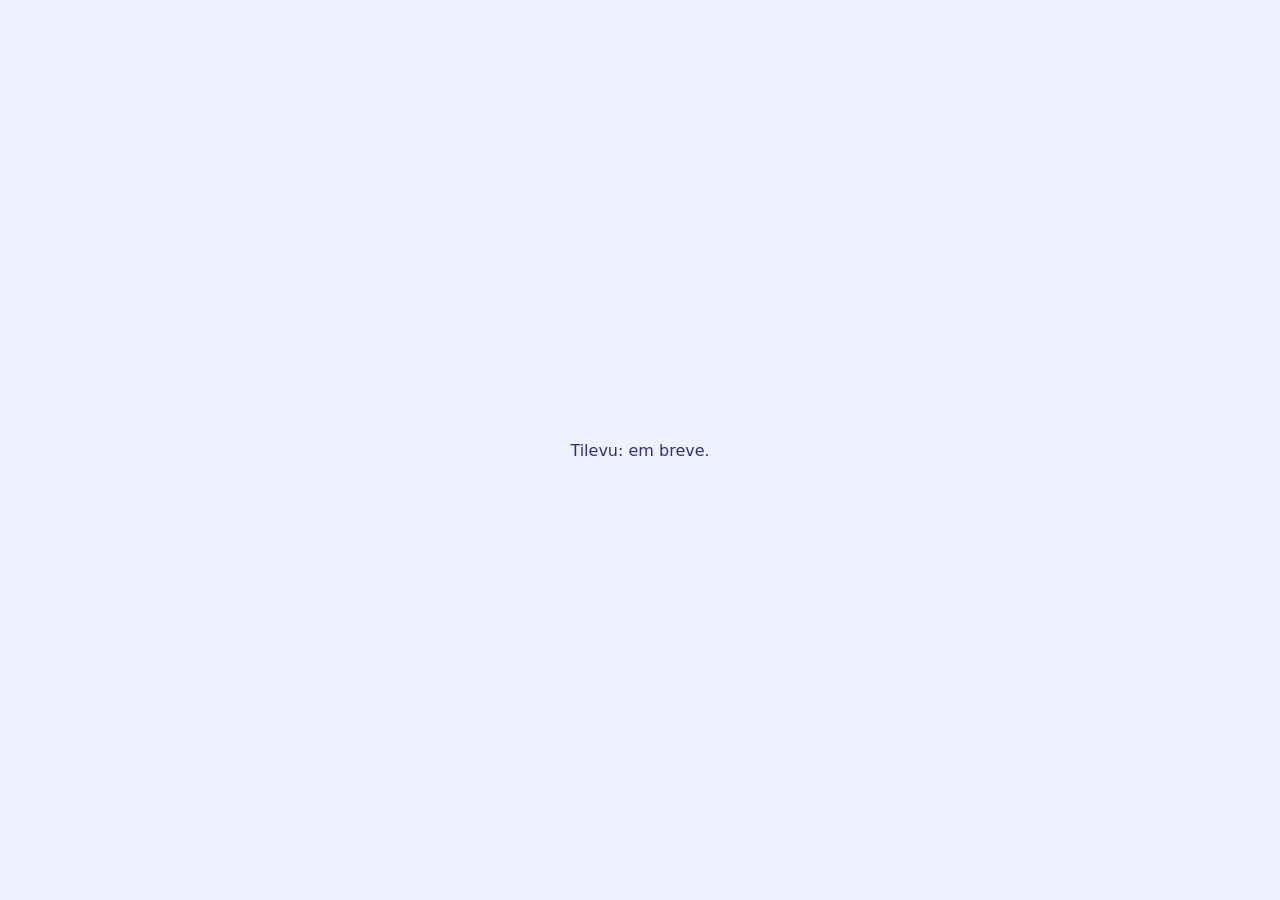
==== index.html @ 4ce06f48 "Reserva o domínio site.tilevu.com.br no GitHub Pages" ====
<!doctype html><html lang="pt-BR"><head><meta charset="utf-8"><meta name="robots" content="noindex"><meta name="viewport" content="width=device-width,initial-scale=1"><title>Tilevu</title></head><body style="font-family:system-ui;display:grid;place-items:center;min-height:100vh;margin:0;background:#eef2ff;color:#312e81"><p>Tilevu: em breve.</p></body></html>
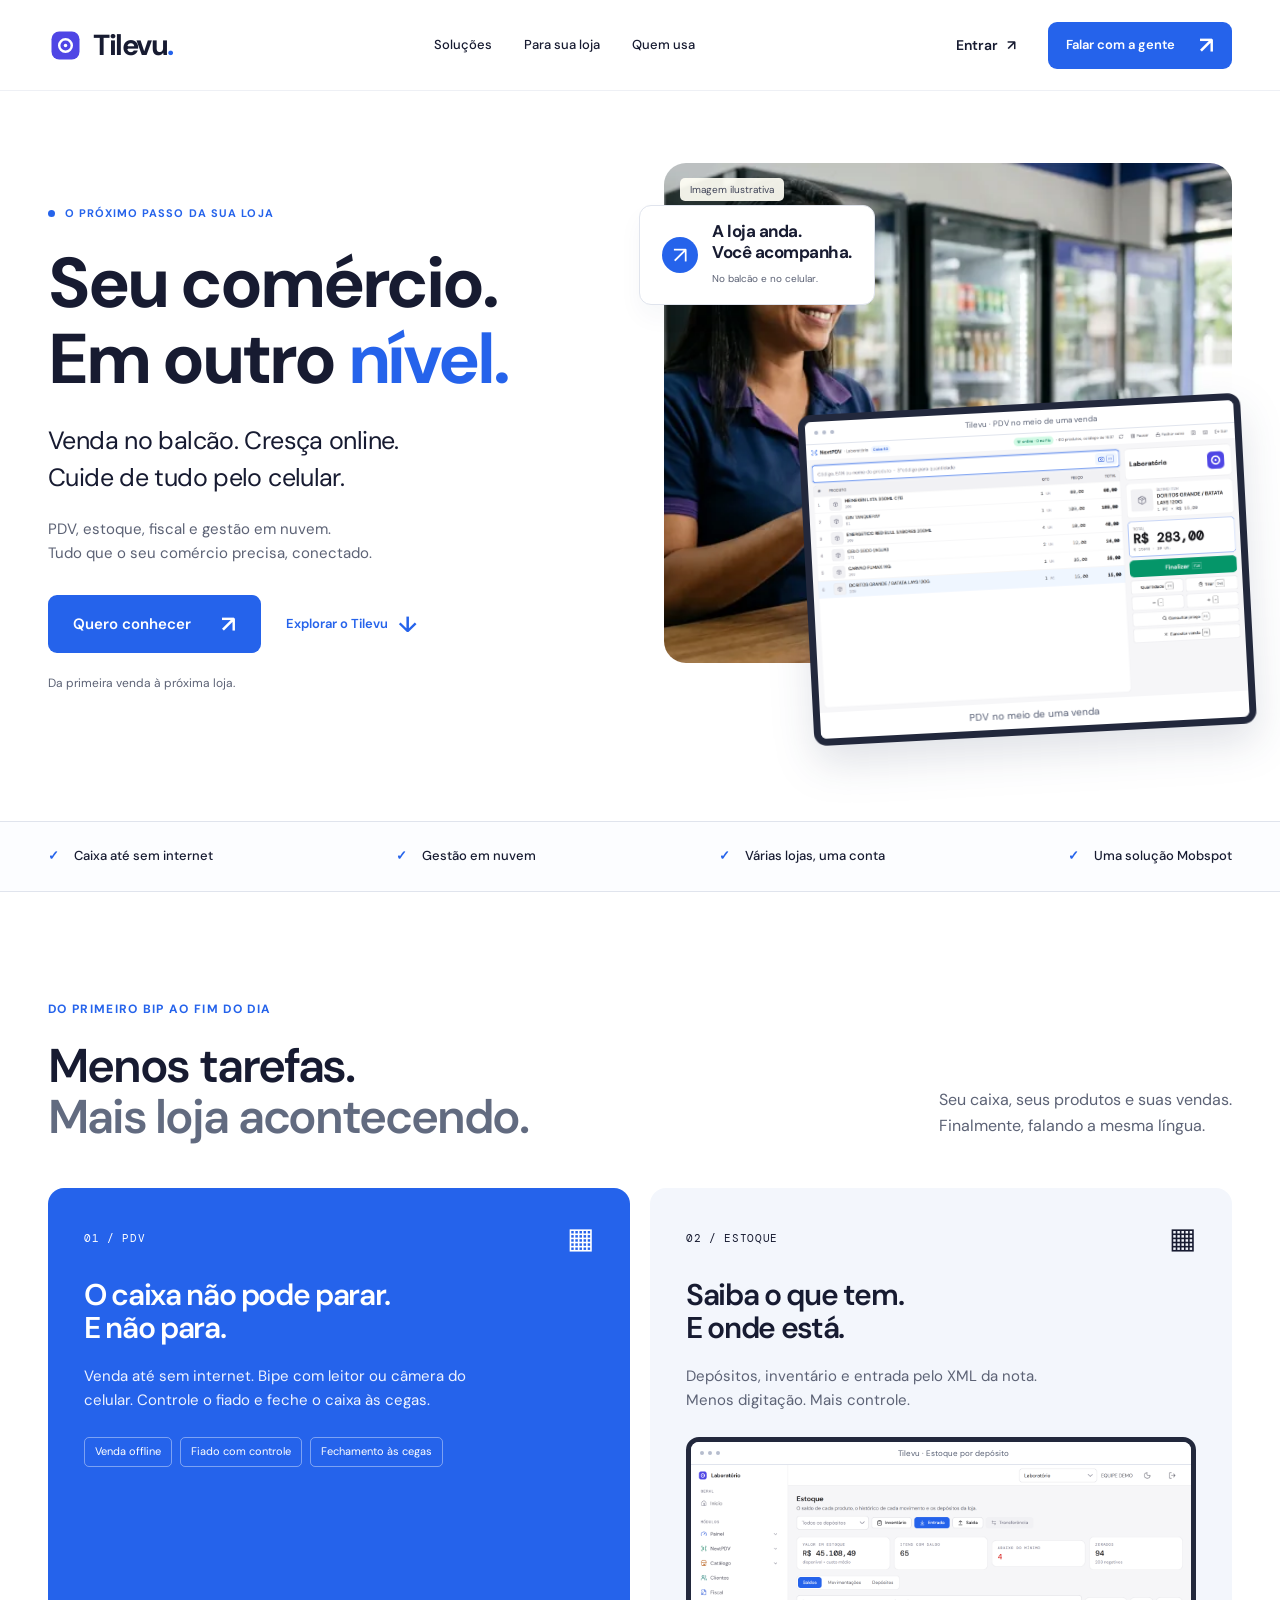
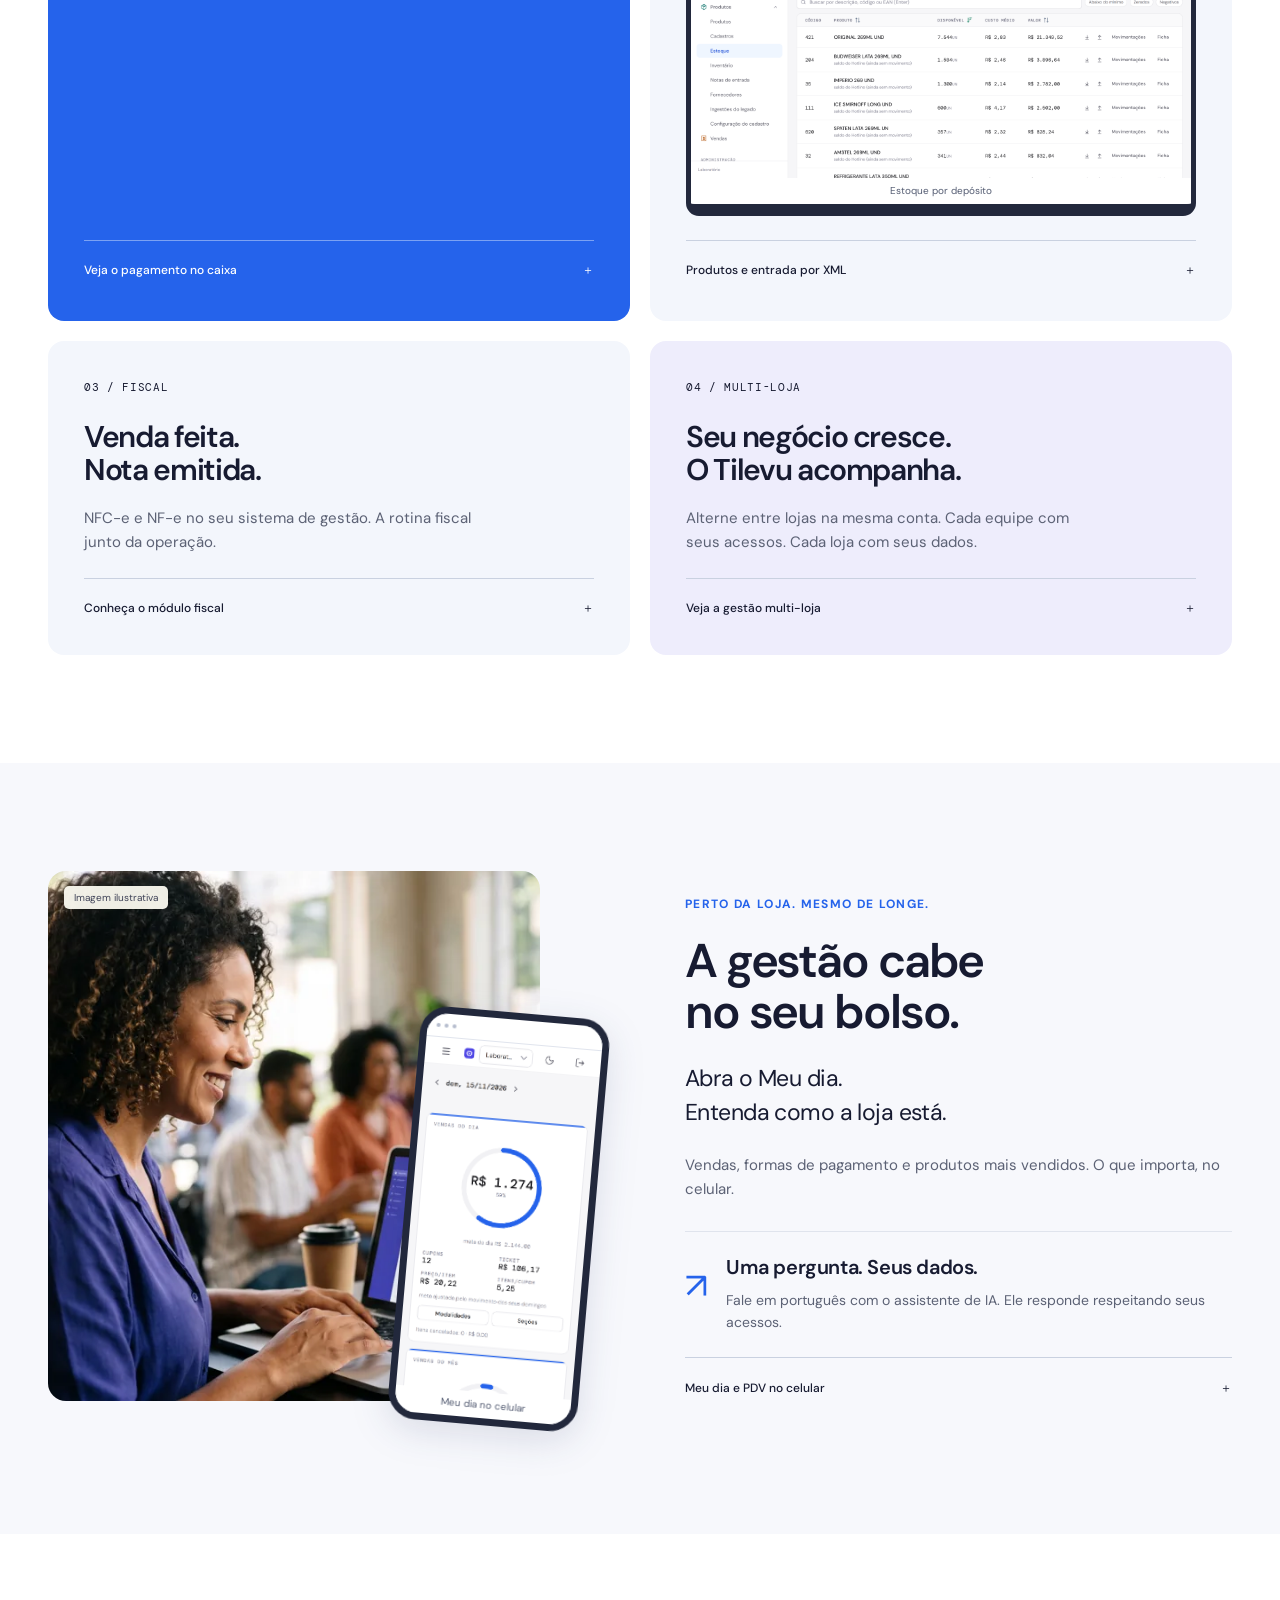
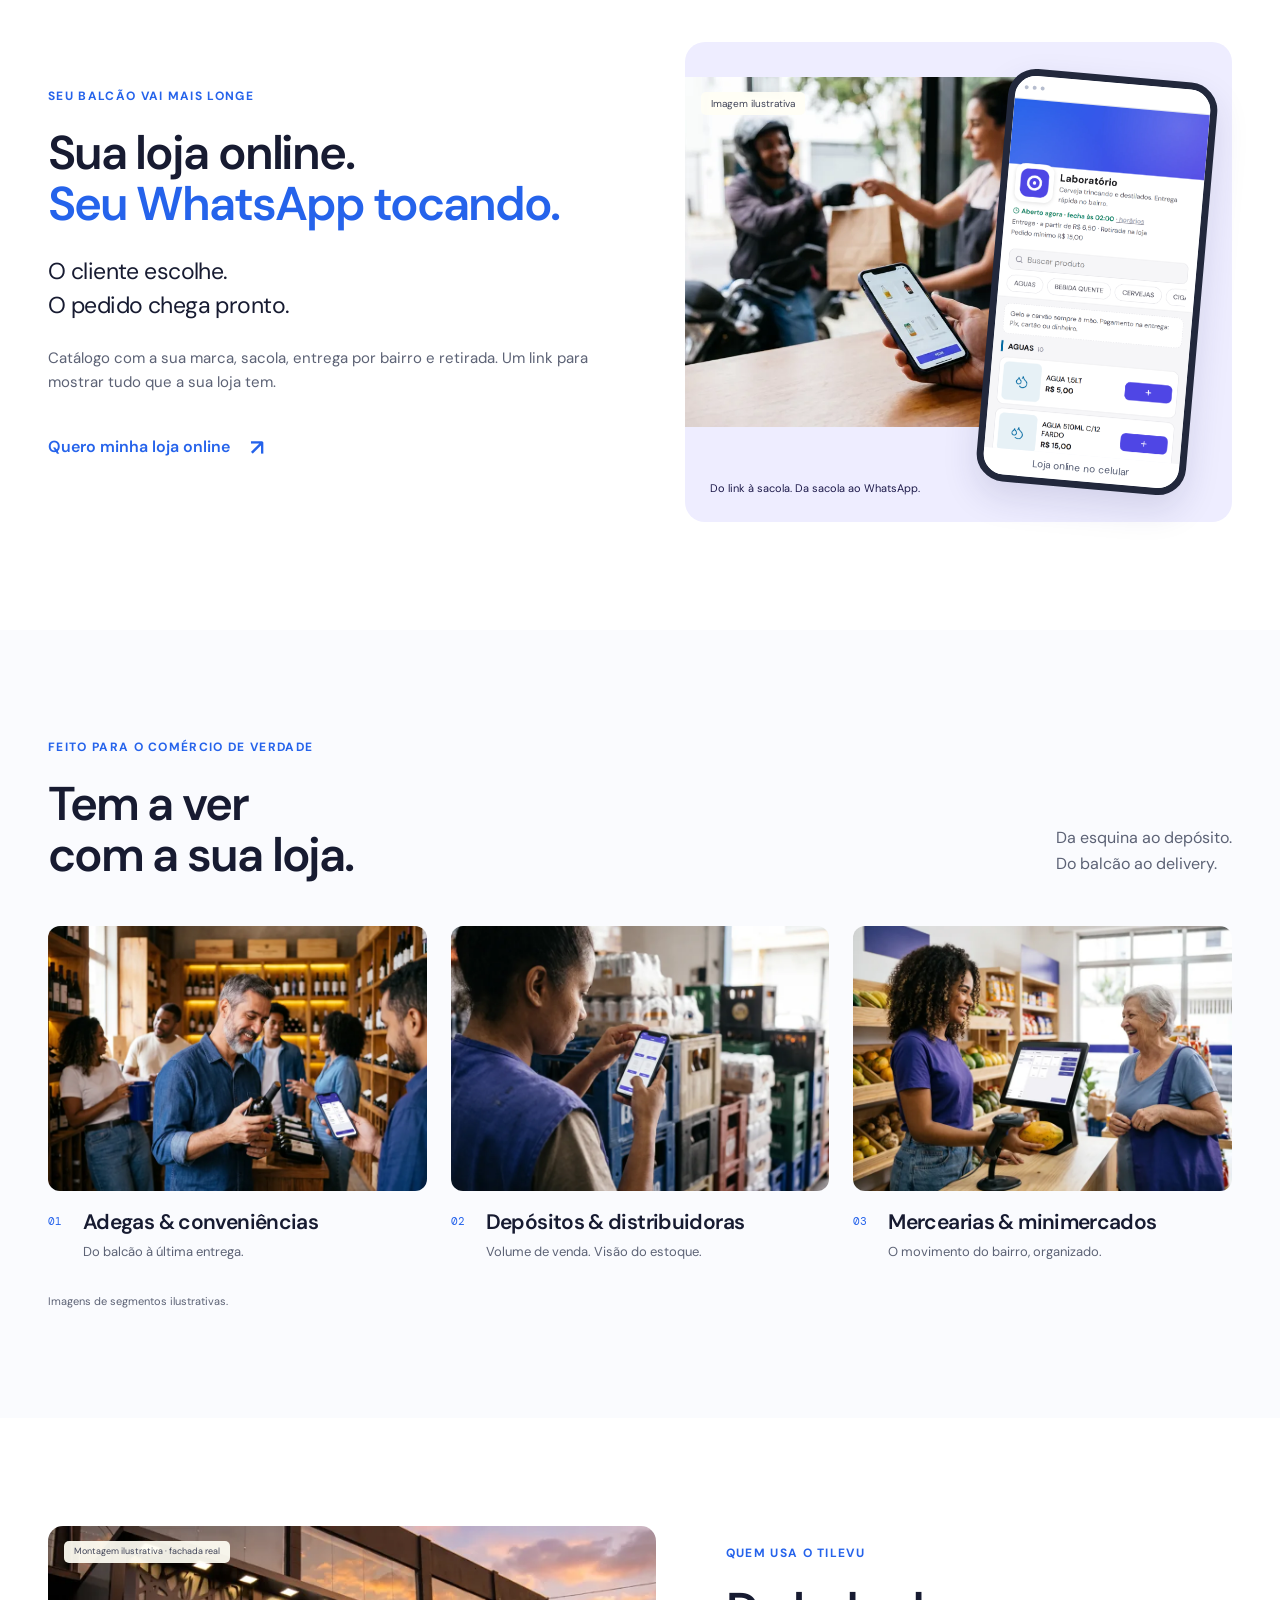
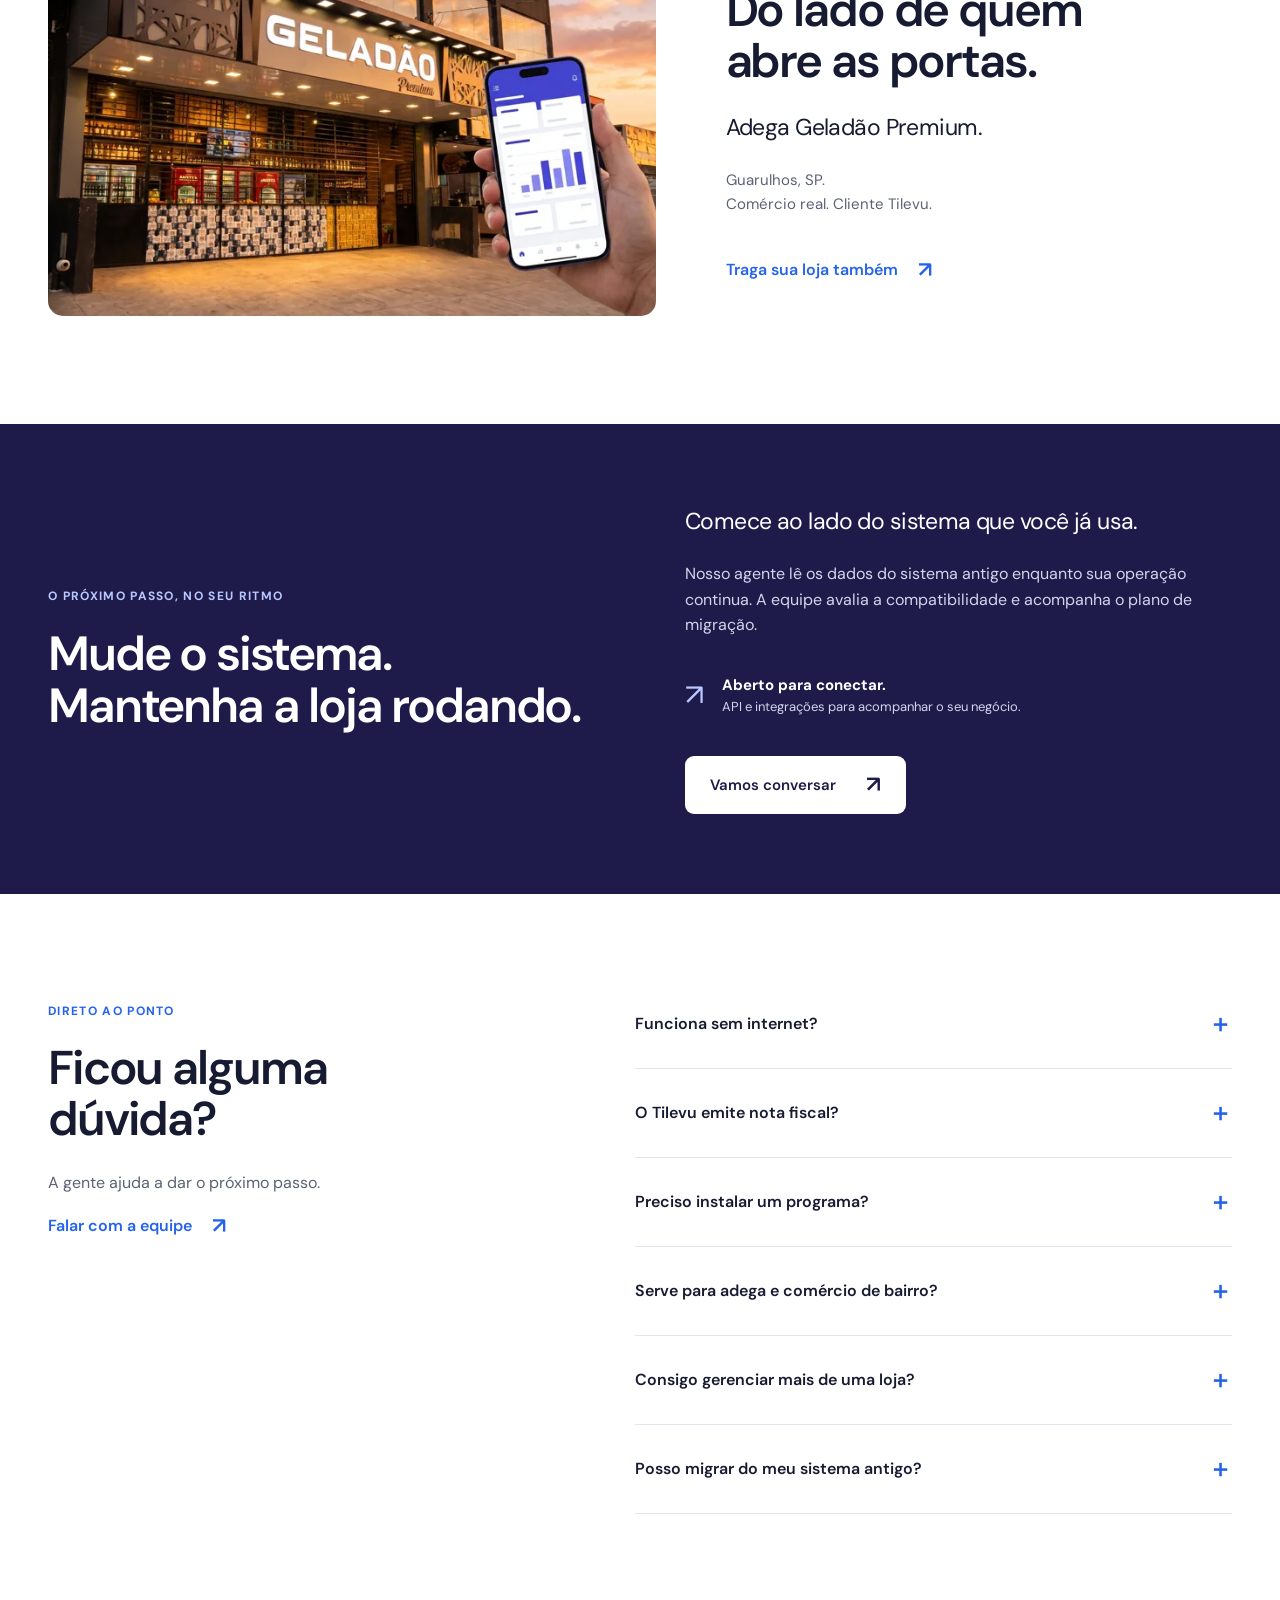
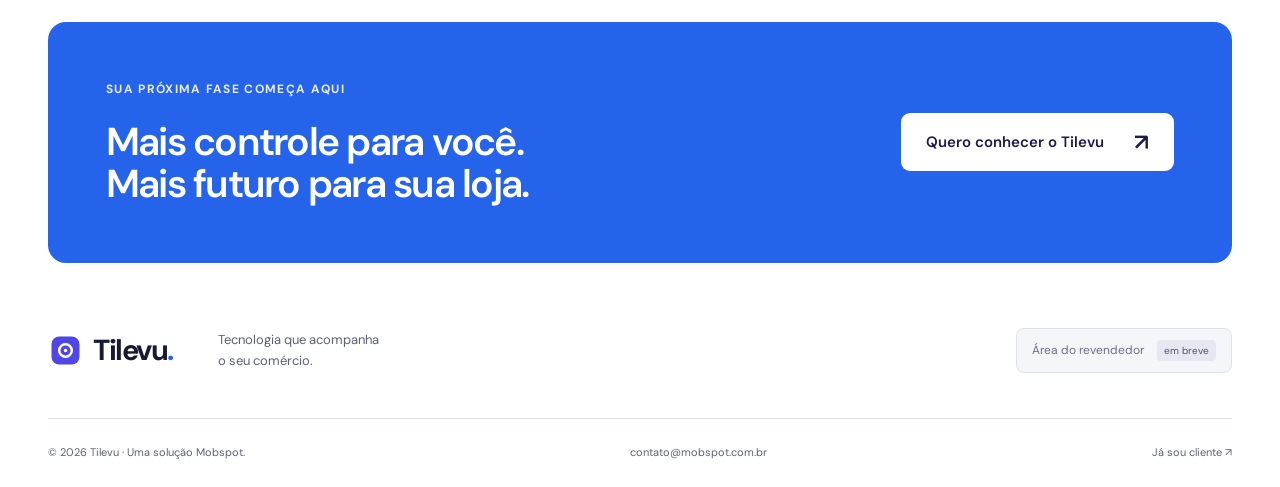
==== commit 952c75d8: "Cria candidato da landing Tilevu com capturas reais e SEO" ====
--- a/index.html
+++ b/index.html
@@ -1 +1,29 @@
-<!doctype html><html lang="pt-BR"><head><meta charset="utf-8"><meta name="robots" content="noindex"><meta name="viewport" content="width=device-width,initial-scale=1"><title>Tilevu</title></head><body style="font-family:system-ui;display:grid;place-items:center;min-height:100vh;margin:0;background:#eef2ff;color:#312e81"><p>Tilevu: em breve.</p></body></html>
+<!doctype html><html lang="pt-BR"><head>
+<meta charset="utf-8"><meta name="viewport" content="width=device-width, initial-scale=1">
+<title>Tilevu | PDV e gestão para o seu comércio</title>
+<meta name="description" content="Do balcão ao celular: PDV que vende até sem internet, estoque, notas fiscais e loja online. Conheça o Tilevu, a gestão em nuvem para o seu comércio.">
+<meta name="theme-color" content="#2563eb"><link rel="canonical" href="https://site.tilevu.com.br/">
+<link rel="icon" href="assets/favicon-padrao.svg" type="image/svg+xml"><link rel="manifest" href="site.webmanifest">
+<link rel="stylesheet" href="assets/fonts/fonts.css"><link rel="stylesheet" href="assets/style.css">
+<meta property="og:type" content="website"><meta property="og:locale" content="pt_BR"><meta property="og:site_name" content="Tilevu">
+<meta property="og:title" content="Seu comércio no próximo nível. | Tilevu"><meta property="og:description" content="Venda no balcão. Cresça online. Cuide de tudo pelo celular. Conheça o Tilevu.">
+<meta property="og:url" content="https://site.tilevu.com.br/"><meta property="og:image" content="https://site.tilevu.com.br/assets/og-image.png"><meta property="og:image:width" content="1200"><meta property="og:image:height" content="630"><meta property="og:image:alt" content="Tilevu · seu comércio no próximo nível, com imagem ilustrativa de atendimento no balcão">
+<meta name="twitter:card" content="summary_large_image"><meta name="twitter:title" content="Tilevu | Seu comércio no próximo nível"><meta name="twitter:description" content="PDV, estoque, fiscal e loja online. Tudo conectado ao seu comércio."><meta name="twitter:image" content="https://site.tilevu.com.br/assets/og-image.png"><meta name="twitter:image:alt" content="Tilevu · seu comércio no próximo nível">
+<script type="application/ld+json">{"@context": "https://schema.org", "@type": "WebPage", "url": "https://site.tilevu.com.br/", "@graph": [{"@type": "Organization", "@id": "https://mobspot.com.br/#organization", "name": "Mobspot", "url": "https://mobspot.com.br/", "email": "contato@mobspot.com.br"}, {"@type": "SoftwareApplication", "@id": "https://site.tilevu.com.br/#software", "name": "Tilevu", "url": "https://site.tilevu.com.br/", "applicationCategory": "BusinessApplication", "operatingSystem": "Web", "description": "Sistema de gestão em nuvem para o comércio: PDV, estoque, fiscal, loja online e multi-loja.", "publisher": {"@id": "https://mobspot.com.br/#organization"}, "featureList": ["PDV com venda offline", "Estoque e entrada por XML", "NFC-e e NF-e", "Loja online com pedido pelo WhatsApp", "Multi-loja", "Meu dia no celular", "Assistente de IA", "API e integrações"]}, {"@type": "FAQPage", "@id": "https://site.tilevu.com.br/#duvidas", "mainEntity": [{"@type": "Question", "name": "Funciona sem internet?", "acceptedAnswer": {"@type": "Answer", "text": "Sim. O PDV continua registrando vendas sem internet e sincroniza quando a conexão volta. Os recursos online precisam de conexão."}}, {"@type": "Question", "name": "O Tilevu emite nota fiscal?", "acceptedAnswer": {"@type": "Answer", "text": "A solução inclui emissão de NFC-e e NF-e. A configuração fiscal da loja, o certificado e os requisitos de emissão são alinhados no atendimento."}}, {"@type": "Question", "name": "Preciso instalar um programa?", "acceptedAnswer": {"@type": "Answer", "text": "O Tilevu funciona no navegador, em nuvem. Você também pode adicionar um atalho como aplicativo no computador ou no celular. A integração com o sistema antigo usa um agente local."}}, {"@type": "Question", "name": "Serve para adega e comércio de bairro?", "acceptedAnswer": {"@type": "Answer", "text": "Sim. O Tilevu atende adegas, depósitos e distribuidoras de bebidas, mercearias, minimercados e conveniências."}}, {"@type": "Question", "name": "Consigo gerenciar mais de uma loja?", "acceptedAnswer": {"@type": "Answer", "text": "Sim. Você alterna entre lojas na mesma conta, com dados separados e permissões para cada equipe."}}, {"@type": "Question", "name": "Posso migrar do meu sistema antigo?", "acceptedAnswer": {"@type": "Answer", "text": "Sim. O agente de integração lê o sistema antigo enquanto a loja continua operando. A compatibilidade e o plano de migração são avaliados com a equipe; há integração com Hotline/Firebird."}}]}]}</script><script src="assets/motion.js" defer></script></head><body><a class="skip-link" href="#conteudo">Pular para o conteúdo</a>
+<header class="header"><div class="wrap nav"><a class="brand" href="#inicio" aria-label="Tilevu, início"><img src="assets/logo-padrao.svg" width="35" height="35" alt="Símbolo do Tilevu"><span>Tilevu<span class="brand-dot">.</span></span></a><nav aria-label="Principal"><a href="#solucoes">Soluções</a><a href="#segmentos">Para sua loja</a><a href="#quem-usa">Quem usa</a></nav><div class="nav-actions"><a class="login" href="https://tilevu.com.br">Entrar <span aria-hidden="true">↗</span></a><a class="button small" href="mailto:contato@mobspot.com.br">Falar com a gente <span aria-hidden="true">↗</span></a></div></div></header>
+<main id="conteudo">
+<section id="inicio" class="hero wrap" aria-labelledby="hero-title"><div class="hero-copy"><p class="eyebrow"><span class="status-dot"></span> O próximo passo da sua loja</p><h1 id="hero-title">Seu comércio.<br>Em outro <span class="blue">nível.</span></h1><p class="lead">Venda no balcão. Cresça online.<br>Cuide de tudo pelo celular.</p><p class="hero-description">PDV, estoque, fiscal e gestão em nuvem.<br>Tudo que o seu comércio precisa, conectado.</p><div class="hero-actions"><a class="button" href="mailto:contato@mobspot.com.br">Quero conhecer <span aria-hidden="true">↗</span></a><a class="text-link" href="#solucoes">Explorar o Tilevu <span aria-hidden="true">↓</span></a></div><p class="quiet">Da primeira venda à próxima loja.</p></div><div class="hero-art"><img class="hero-photo" src="assets/images/ia-hero-balcao-800.webp" srcset="assets/images/ia-hero-balcao-800.webp 800w, assets/images/ia-hero-balcao-1600.webp 1600w" sizes="(max-width: 760px) 100vw, 50vw" width="1600" height="893" alt="Cena ilustrativa de uma lojista atendendo um cliente no balcão" fetchpriority="high" decoding="async"><div class="photo-label">Imagem ilustrativa</div><div class="hero-sticker"><span class="sticker-icon" aria-hidden="true">↗</span><div><strong>A loja anda.<br>Você acompanha.</strong><span>No balcão e no celular.</span></div></div><div class="hero-device"><!-- print:01-pdv-venda.png:start --><figure class="device tablet" data-print="01-pdv-venda.png"><div class="device-bar" aria-hidden="true"><i></i><i></i><i></i><span>Tilevu · PDV no meio de uma venda</span></div><a href="assets/prints/01-pdv-venda.png" aria-label="Ampliar captura: PDV no meio de uma venda"><img class="product-print" src="assets/prints/01-pdv-venda.png" alt="Captura real do Tilevu: PDV no meio de uma venda" width="2880" height="1800" loading="lazy" decoding="async"></a><figcaption>PDV no meio de uma venda</figcaption></figure><!-- print:01-pdv-venda.png:end --></div></div></section>
+<div class="promise-strip"><div class="wrap"><span><b aria-hidden="true">✓</b> Caixa até sem internet</span><span><b aria-hidden="true">✓</b> Gestão em nuvem</span><span><b aria-hidden="true">✓</b> Várias lojas, uma conta</span><span><b aria-hidden="true">✓</b> Uma solução Mobspot</span></div></div>
+<section id="solucoes" class="section wrap"><div class="section-heading reveal"><div><p class="eyebrow">Do primeiro bip ao fim do dia</p><h2>Menos tarefas.<br><span class="muted">Mais loja acontecendo.</span></h2></div><p>Seu caixa, seus produtos e suas vendas.<br>Finalmente, falando a mesma língua.</p></div><div class="feature-grid">
+<article class="feature feature-blue reveal"><div class="feature-top"><span class="module-number">01 / PDV</span><span class="feature-symbol" aria-hidden="true">▦</span></div><h3>O caixa não pode parar.<br>E não para.</h3><p>Venda até sem internet. Bipe com leitor ou câmera do celular. Controle o fiado e feche o caixa às cegas.</p><div class="chips"><span>Venda offline</span><span>Fiado com controle</span><span>Fechamento às cegas</span></div><details class="screen-details"><summary>Veja o pagamento no caixa <span aria-hidden="true">＋</span></summary><!-- print:02-pdv-fechamento.png:start --><figure class="device laptop" data-print="02-pdv-fechamento.png"><div class="device-bar" aria-hidden="true"><i></i><i></i><i></i><span>Tilevu · Pagamento da venda</span></div><a href="assets/prints/02-pdv-fechamento.png" aria-label="Ampliar captura: Pagamento da venda"><img class="product-print" src="assets/prints/02-pdv-fechamento.png" alt="Captura real do Tilevu: Pagamento da venda" width="2880" height="1800" loading="lazy" decoding="async"></a><figcaption>Pagamento da venda</figcaption></figure><!-- print:02-pdv-fechamento.png:end --></details></article>
+<article class="feature feature-stock reveal"><div class="feature-top"><span class="module-number">02 / ESTOQUE</span><span class="feature-symbol" aria-hidden="true">▦</span></div><h3>Saiba o que tem.<br>E onde está.</h3><p>Depósitos, inventário e entrada pelo XML da nota. Menos digitação. Mais controle.</p><!-- print:04-estoque.png:start --><figure class="device laptop" data-print="04-estoque.png"><div class="device-bar" aria-hidden="true"><i></i><i></i><i></i><span>Tilevu · Estoque por depósito</span></div><a href="assets/prints/04-estoque.png" aria-label="Ampliar captura: Estoque por depósito"><img class="product-print" src="assets/prints/04-estoque.png" alt="Captura real do Tilevu: Estoque por depósito" width="2880" height="1800" loading="lazy" decoding="async"></a><figcaption>Estoque por depósito</figcaption></figure><!-- print:04-estoque.png:end --><details class="screen-details"><summary>Produtos e entrada por XML <span aria-hidden="true">＋</span></summary><!-- print:05-produto.png:start --><figure class="device laptop" data-print="05-produto.png"><div class="device-bar" aria-hidden="true"><i></i><i></i><i></i><span>Tilevu · Ficha do produto</span></div><a href="assets/prints/05-produto.png" aria-label="Ampliar captura: Ficha do produto"><img class="product-print" src="assets/prints/05-produto.png" alt="Captura real do Tilevu: Ficha do produto" width="2880" height="1800" loading="lazy" decoding="async"></a><figcaption>Ficha do produto</figcaption></figure><!-- print:05-produto.png:end --><!-- print:06-entrada-xml.png:start --><figure class="device laptop" data-print="06-entrada-xml.png"><div class="device-bar" aria-hidden="true"><i></i><i></i><i></i><span>Tilevu · Entrada de mercadoria por XML</span></div><a href="assets/prints/06-entrada-xml.png" aria-label="Ampliar captura: Entrada de mercadoria por XML"><img class="product-print" src="assets/prints/06-entrada-xml.png" alt="Captura real do Tilevu: Entrada de mercadoria por XML" width="2880" height="1800" loading="lazy" decoding="async"></a><figcaption>Entrada de mercadoria por XML</figcaption></figure><!-- print:06-entrada-xml.png:end --></details></article>
+<article class="feature compact reveal"><span class="module-number">03 / FISCAL</span><h3>Venda feita.<br>Nota emitida.</h3><p>NFC-e e NF-e no seu sistema de gestão. A rotina fiscal junto da operação.</p><details class="screen-details"><summary>Conheça o módulo fiscal <span aria-hidden="true">＋</span></summary><!-- print:07-fiscal.png:start --><figure class="device laptop" data-print="07-fiscal.png"><div class="device-bar" aria-hidden="true"><i></i><i></i><i></i><span>Tilevu · Área fiscal</span></div><a href="assets/prints/07-fiscal.png" aria-label="Ampliar captura: Área fiscal"><img class="product-print" src="assets/prints/07-fiscal.png" alt="Captura real do Tilevu: Área fiscal" width="2880" height="1800" loading="lazy" decoding="async"></a><figcaption>Área fiscal</figcaption></figure><!-- print:07-fiscal.png:end --></details></article>
+<article class="feature compact feature-indigo reveal"><span class="module-number">04 / MULTI-LOJA</span><h3>Seu negócio cresce.<br>O Tilevu acompanha.</h3><p>Alterne entre lojas na mesma conta. Cada equipe com seus acessos. Cada loja com seus dados.</p><details class="screen-details"><summary>Veja a gestão multi-loja <span aria-hidden="true">＋</span></summary><!-- print:09-multi-loja.png:start --><figure class="device laptop" data-print="09-multi-loja.png"><div class="device-bar" aria-hidden="true"><i></i><i></i><i></i><span>Tilevu · Troca de loja</span></div><a href="assets/prints/09-multi-loja.png" aria-label="Ampliar captura: Troca de loja"><img class="product-print" src="assets/prints/09-multi-loja.png" alt="Captura real do Tilevu: Troca de loja" width="2880" height="1800" loading="lazy" decoding="async"></a><figcaption>Troca de loja</figcaption></figure><!-- print:09-multi-loja.png:end --></details></article></div></section>
+<section class="section mobile-section"><div class="wrap split"><div class="mobile-visual reveal"><img class="" src="assets/images/ia-gestora-800.webp" srcset="assets/images/ia-gestora-800.webp 800w, assets/images/ia-gestora-1600.webp 1600w" sizes="(max-width: 760px) 100vw, 50vw" width="1600" height="1200" alt="Imagem ilustrativa de gestora acompanhando o comércio pelo celular" loading="lazy" decoding="async"><span class="photo-label">Imagem ilustrativa</span><div class="phone-float"><!-- print:11-meu-dia-celular.png:start --><figure class="device phone" data-print="11-meu-dia-celular.png"><div class="device-bar" aria-hidden="true"><i></i><i></i><i></i><span>Tilevu · Meu dia no celular</span></div><a href="assets/prints/11-meu-dia-celular.png" aria-label="Ampliar captura: Meu dia no celular"><img class="product-print" src="assets/prints/11-meu-dia-celular.png" alt="Captura real do Tilevu: Meu dia no celular" width="1170" height="2532" loading="lazy" decoding="async"></a><figcaption>Meu dia no celular</figcaption></figure><!-- print:11-meu-dia-celular.png:end --></div></div><div class="section-copy reveal"><p class="eyebrow">Perto da loja. Mesmo de longe.</p><h2>A gestão cabe<br>no seu bolso.</h2><p class="lead">Abra o Meu dia.<br>Entenda como a loja está.</p><p>Vendas, formas de pagamento e produtos mais vendidos. O que importa, no celular.</p><div class="mini-feature"><span aria-hidden="true">↗</span><div><h3>Uma pergunta. Seus dados.</h3><p>Fale em português com o assistente de IA. Ele responde respeitando seus acessos.</p></div></div><details class="screen-details"><summary>Meu dia e PDV no celular <span aria-hidden="true">＋</span></summary><!-- print:03-meu-dia.png:start --><figure class="device laptop" data-print="03-meu-dia.png"><div class="device-bar" aria-hidden="true"><i></i><i></i><i></i><span>Tilevu · Painel Meu dia</span></div><a href="assets/prints/03-meu-dia.png" aria-label="Ampliar captura: Painel Meu dia"><img class="product-print" src="assets/prints/03-meu-dia.png" alt="Captura real do Tilevu: Painel Meu dia" width="2880" height="1800" loading="lazy" decoding="async"></a><figcaption>Painel Meu dia</figcaption></figure><!-- print:03-meu-dia.png:end --><!-- print:10-pdv-celular.png:start --><figure class="device phone" data-print="10-pdv-celular.png"><div class="device-bar" aria-hidden="true"><i></i><i></i><i></i><span>Tilevu · PDV no celular</span></div><a href="assets/prints/10-pdv-celular.png" aria-label="Ampliar captura: PDV no celular"><img class="product-print" src="assets/prints/10-pdv-celular.png" alt="Captura real do Tilevu: PDV no celular" width="1170" height="2532" loading="lazy" decoding="async"></a><figcaption>PDV no celular</figcaption></figure><!-- print:10-pdv-celular.png:end --></details></div></div></section>
+<section class="section wrap split online-section"><div class="section-copy reveal"><p class="eyebrow">Seu balcão vai mais longe</p><h2>Sua loja online.<br><span class="blue">Seu WhatsApp tocando.</span></h2><p class="lead">O cliente escolhe.<br>O pedido chega pronto.</p><p>Catálogo com a sua marca, sacola, entrega por bairro e retirada. Um link para mostrar tudo que a sua loja tem.</p><a class="text-link" href="mailto:contato@mobspot.com.br">Quero minha loja online <span aria-hidden="true">↗</span></a></div><div class="online-visual reveal"><div class="online-backdrop"><img class="" src="assets/images/ia-delivery-800.webp" srcset="assets/images/ia-delivery-800.webp 800w, assets/images/ia-delivery-1600.webp 1600w" sizes="(max-width: 760px) 100vw, 50vw" width="1600" height="1200" alt="Imagem ilustrativa de atendimento a um pedido de delivery" loading="lazy" decoding="async"><span class="photo-label">Imagem ilustrativa</span></div><!-- print:08-loja-online-celular.png:start --><figure class="device phone" data-print="08-loja-online-celular.png"><div class="device-bar" aria-hidden="true"><i></i><i></i><i></i><span>Tilevu · Loja online no celular</span></div><a href="assets/prints/08-loja-online-celular.png" aria-label="Ampliar captura: Loja online no celular"><img class="product-print" src="assets/prints/08-loja-online-celular.png" alt="Captura real do Tilevu: Loja online no celular" width="1170" height="2532" loading="lazy" decoding="async"></a><figcaption>Loja online no celular</figcaption></figure><!-- print:08-loja-online-celular.png:end --><span class="online-tag">Do link à sacola. Da sacola ao WhatsApp.</span></div></section>
+<section id="segmentos" class="section segment-section"><div class="wrap"><div class="section-heading reveal"><div><p class="eyebrow">Feito para o comércio de verdade</p><h2>Tem a ver<br>com a sua loja.</h2></div><p>Da esquina ao depósito.<br>Do balcão ao delivery.</p></div><div class="segments"><article><img class="" src="assets/images/ia-adega-800.webp" srcset="assets/images/ia-adega-800.webp 800w, assets/images/ia-adega-1600.webp 1600w" sizes="(max-width: 760px) 100vw, 50vw" width="1600" height="1200" alt="Imagem ilustrativa de uma adega com bebidas nas prateleiras" loading="lazy" decoding="async"><div><span>01</span><h3>Adegas & conveniências</h3><p>Do balcão à última entrega.</p></div></article><article><img class="" src="assets/images/ia-deposito-800.webp" srcset="assets/images/ia-deposito-800.webp 800w, assets/images/ia-deposito-1600.webp 1600w" sizes="(max-width: 760px) 100vw, 50vw" width="1600" height="1200" alt="Imagem ilustrativa de um depósito e distribuidora de bebidas" loading="lazy" decoding="async"><div><span>02</span><h3>Depósitos & distribuidoras</h3><p>Volume de venda. Visão do estoque.</p></div></article><article><img class="" src="assets/images/ia-mercearia-800.webp" srcset="assets/images/ia-mercearia-800.webp 800w, assets/images/ia-mercearia-1600.webp 1600w" sizes="(max-width: 760px) 100vw, 50vw" width="1600" height="1200" alt="Imagem ilustrativa de uma mercearia de bairro" loading="lazy" decoding="async"><div><span>03</span><h3>Mercearias & minimercados</h3><p>O movimento do bairro, organizado.</p></div></article></div><p class="image-note">Imagens de segmentos ilustrativas.</p></div></section>
+<section id="quem-usa" class="section wrap case-section"><div class="case-photo reveal"><img class="" src="assets/images/geladao-caso-800.webp" srcset="assets/images/geladao-caso-800.webp 800w, assets/images/geladao-caso-1600.webp 1600w" sizes="(max-width: 760px) 100vw, 50vw" width="1600" height="893" alt="Montagem ilustrativa baseada na fachada da Adega Geladão Premium, com um celular em primeiro plano" loading="lazy" decoding="async"><span class="photo-label">Montagem ilustrativa · fachada real</span></div><div class="section-copy reveal"><p class="eyebrow">Quem usa o Tilevu</p><h2>Do lado de quem<br>abre as portas.</h2><p class="lead">Adega Geladão Premium.</p><p>Guarulhos, SP.<br>Comércio real. Cliente Tilevu.</p><a class="text-link" href="mailto:contato@mobspot.com.br">Traga sua loja também <span aria-hidden="true">↗</span></a></div></section>
+<section class="migration-section"><div class="wrap split"><div class="reveal"><p class="eyebrow">O próximo passo, no seu ritmo</p><h2>Mude o sistema.<br>Mantenha a loja rodando.</h2></div><div class="reveal"><p class="lead">Comece ao lado do sistema que você já usa.</p><p>Nosso agente lê os dados do sistema antigo enquanto sua operação continua. A equipe avalia a compatibilidade e acompanha o plano de migração.</p><div class="integration-line"><span aria-hidden="true">↗</span><div><strong>Aberto para conectar.</strong><p>API e integrações para acompanhar o seu negócio.</p></div></div><a class="button light" href="mailto:contato@mobspot.com.br">Vamos conversar <span aria-hidden="true">↗</span></a></div></div></section>
+<section id="duvidas" class="section wrap faq-section"><div><p class="eyebrow">Direto ao ponto</p><h2>Ficou alguma<br>dúvida?</h2><p>A gente ajuda a dar o próximo passo.</p><a class="text-link" href="mailto:contato@mobspot.com.br">Falar com a equipe <span aria-hidden="true">↗</span></a></div><div class="faq-list"><details><summary>Funciona sem internet?<span aria-hidden="true">＋</span></summary><p>Sim. O PDV continua registrando vendas sem internet e sincroniza quando a conexão volta. Os recursos online precisam de conexão.</p></details><details><summary>O Tilevu emite nota fiscal?<span aria-hidden="true">＋</span></summary><p>A solução inclui emissão de NFC-e e NF-e. A configuração fiscal da loja, o certificado e os requisitos de emissão são alinhados no atendimento.</p></details><details><summary>Preciso instalar um programa?<span aria-hidden="true">＋</span></summary><p>O Tilevu funciona no navegador, em nuvem. Você também pode adicionar um atalho como aplicativo no computador ou no celular. A integração com o sistema antigo usa um agente local.</p></details><details><summary>Serve para adega e comércio de bairro?<span aria-hidden="true">＋</span></summary><p>Sim. O Tilevu atende adegas, depósitos e distribuidoras de bebidas, mercearias, minimercados e conveniências.</p></details><details><summary>Consigo gerenciar mais de uma loja?<span aria-hidden="true">＋</span></summary><p>Sim. Você alterna entre lojas na mesma conta, com dados separados e permissões para cada equipe.</p></details><details><summary>Posso migrar do meu sistema antigo?<span aria-hidden="true">＋</span></summary><p>Sim. O agente de integração lê o sistema antigo enquanto a loja continua operando. A compatibilidade e o plano de migração são avaliados com a equipe; há integração com Hotline/Firebird.</p></details></div></section>
+<section class="final-section wrap"><div><p class="eyebrow">Sua próxima fase começa aqui</p><h2>Mais controle para você.<br>Mais futuro para sua loja.</h2></div><a class="button light" href="mailto:contato@mobspot.com.br">Quero conhecer o Tilevu <span aria-hidden="true">↗</span></a></section></main>
+<footer class="wrap"><div class="footer-top"><a class="brand" href="#inicio" aria-label="Tilevu, início"><img src="assets/logo-padrao.svg" width="35" height="35" alt="Símbolo do Tilevu"><span>Tilevu<span class="brand-dot">.</span></span></a><p>Tecnologia que acompanha<br>o seu comércio.</p><div class="reseller"><button type="button" disabled aria-disabled="true">Área do revendedor <span>em breve</span></button></div></div><div class="footer-bottom"><span>© 2026 Tilevu · Uma solução <a href="https://mobspot.com.br/">Mobspot</a>.</span><a href="mailto:contato@mobspot.com.br">contato@mobspot.com.br</a><a href="https://tilevu.com.br">Já sou cliente <span aria-hidden="true">↗</span></a></div></footer></body></html>
--- a/assets/fonts/fonts.css
+++ b/assets/fonts/fonts.css
@@ -0,0 +1,35 @@
+@font-face {
+  font-family: 'DM Mono';
+  font-style: normal;
+  font-weight: 400;
+  font-display: swap;
+  src: url(font-1.ttf) format('truetype');
+}
+@font-face {
+  font-family: 'DM Sans';
+  font-style: normal;
+  font-weight: 400;
+  font-display: swap;
+  src: url(font-2.ttf) format('truetype');
+}
+@font-face {
+  font-family: 'DM Sans';
+  font-style: normal;
+  font-weight: 500;
+  font-display: swap;
+  src: url(font-3.ttf) format('truetype');
+}
+@font-face {
+  font-family: 'DM Sans';
+  font-style: normal;
+  font-weight: 600;
+  font-display: swap;
+  src: url(font-4.ttf) format('truetype');
+}
+@font-face {
+  font-family: 'DM Sans';
+  font-style: normal;
+  font-weight: 700;
+  font-display: swap;
+  src: url(font-5.ttf) format('truetype');
+}
--- a/assets/style.css
+++ b/assets/style.css
@@ -0,0 +1,9 @@
+:root{--blue:#2563eb;--indigo:#4f46e5;--ink:#171b31;--muted:#5c6275;--line:#e0e4ed;--pale:#f3f6fc;--night:#1e1b4b}
+*{box-sizing:border-box}html{scroll-behavior:smooth;scroll-padding-top:100px}body{margin:0;color:var(--ink);background:#fff;font-family:'DM Sans',sans-serif;font-size:16px;line-height:1.6;-webkit-font-smoothing:antialiased}img{max-width:100%;display:block;height:auto}a{color:inherit;text-decoration:none}button{font:inherit}h1,h2,h3,p,figure{margin:0}h1,h2,h3{line-height:1.08;letter-spacing:-.045em}h1{font-size:clamp(52px,5.5vw,80px);font-weight:700}h2{font-size:clamp(36px,3.7vw,54px);font-weight:600}h3{font-size:30px;font-weight:600}p{color:var(--muted)}a,button,summary{-webkit-tap-highlight-color:transparent}:focus-visible{outline:3px solid #bd4b00;outline-offset:5px}.wrap{width:min(1240px,calc(100% - 96px));margin-inline:auto}.blue{color:var(--blue)}.muted{color:#626b80}.section{padding-block:108px}.eyebrow{font-size:12px;font-weight:700;letter-spacing:.11em;text-transform:uppercase;color:var(--blue);margin-bottom:22px}.lead{font-size:23px;line-height:1.5;letter-spacing:-.025em;color:var(--ink)}.button{display:inline-flex;align-items:center;justify-content:center;gap:30px;padding:17px 25px;background:var(--blue);color:#fff;border-radius:9px;font-size:15px;font-weight:600;transition:background .2s,transform .2s;min-height:52px}.button:hover{background:#1d4ed8;transform:translateY(-2px)}.button span{font-size:23px;line-height:1}.button.small{padding:12px 18px;min-height:46px;font-size:13px;gap:24px}.button.light{background:white;color:var(--night)}.button.light:hover{background:#e8edff}.text-link{display:inline-flex;gap:20px;align-items:center;color:var(--blue);font-weight:600;padding-block:12px}.text-link span{font-size:22px}.skip-link{position:fixed;top:-100px;left:15px;background:white;padding:14px;z-index:100}.skip-link:focus{top:10px}.header{border-bottom:1px solid #eef0f5;background:#fff;position:relative;z-index:5}.nav{display:flex;align-items:center;justify-content:space-between;gap:35px;height:90px}.brand{display:inline-flex;align-items:center;gap:10px;font-weight:700;font-size:29px;letter-spacing:-1.5px;line-height:1}.brand-dot{color:var(--blue)}.brand img{width:35px;height:35px}.nav nav,.nav-actions{display:flex;align-items:center;gap:32px}.nav nav{font-size:13px;font-weight:500}.nav nav a:hover,.login:hover{color:var(--blue)}.login{font-size:14px;font-weight:600}.login span{margin-left:6px}.hero{display:grid;grid-template-columns:1fr 1.02fr;gap:60px;padding-top:72px;padding-bottom:86px;align-items:center}.hero .eyebrow{display:flex;gap:10px;align-items:center;font-size:11px;letter-spacing:.1em}.status-dot{width:7px;height:7px;background:var(--blue);border-radius:50%}.hero h1{margin-bottom:25px}.hero .lead{font-size:25px}.hero-description{font-size:15px;margin-top:20px}.hero-actions{display:flex;align-items:center;gap:25px;margin-top:30px}.hero-actions .text-link{font-size:13px;gap:10px}.quiet{font-size:12px;margin-top:20px}.hero-art{position:relative;padding-bottom:72px}.hero-photo{width:100%;height:500px;object-fit:cover;object-position:35% center;border-radius:22px 22px 100px 22px}.photo-label{position:absolute;top:15px;left:16px;padding:4px 10px;background:#fffef5ed;border-radius:5px;color:#404458;font-size:10px;line-height:1.5}.hero-sticker{position:absolute;left:-25px;top:42px;display:flex;gap:14px;align-items:center;background:#fff;padding:15px 22px;border:1px solid var(--line);border-radius:12px;box-shadow:0 12px 24px #18295d0a}.hero-sticker strong{font-size:17px;line-height:1.25;letter-spacing:-.03em;display:block}.hero-sticker span:not(.sticker-icon){font-size:10px;color:var(--muted)}.sticker-icon{background:var(--blue);color:white;border-radius:50%;height:36px;width:36px;text-align:center;font-size:23px}.hero-device{position:absolute;width:78%;bottom:0;right:-16px;transform:rotate(-3deg);filter:drop-shadow(0 18px 20px #14234a22)}.device{border:7px solid #22283c;border-radius:13px;background:#f5f7fc;overflow:hidden;margin-top:25px;width:100%;color:var(--ink);text-align:center}.device-bar{height:23px;background:#fff;display:flex;align-items:center;padding:0 9px;gap:4px;border-bottom:1px solid var(--line)}.device-bar i{width:4px;height:4px;background:#b6bdce;border-radius:50%}.device-bar span{font-size:8px;margin:auto;color:#586074}.print-pending{min-height:170px;display:flex;align-items:center;justify-content:center;flex-direction:column;gap:8px;background:linear-gradient(135deg,#eef2ff,#fafbff)}.print-pending img{opacity:.6}.print-pending strong{font-size:15px;font-weight:600}.print-pending span{font-size:11px;color:#667085}.device figcaption{font-size:10px;padding:5px;background:#fff;color:#555d73}.device img.product-print{width:100%;height:auto}.device.phone{max-width:210px;border-width:7px;border-radius:28px}.phone .device-bar{height:24px}.phone .device-bar span{display:none}.phone .print-pending{min-height:290px;padding:15px}.hero-device .print-pending{min-height:145px}.promise-strip{border-block:1px solid var(--line);background:#fcfdff}.promise-strip .wrap{display:flex;justify-content:space-between;gap:20px;padding-block:24px;font-size:13px;font-weight:500}.promise-strip b{color:var(--blue);margin-right:12px}.section-heading{display:flex;align-items:end;justify-content:space-between;gap:40px;margin-bottom:45px}.section-heading>p{font-size:16px;padding-bottom:5px}.feature-grid{display:grid;grid-template-columns:1fr 1fr;gap:20px}.feature{padding:36px;border-radius:16px;background:var(--pale);min-width:0}.feature-top{display:flex;justify-content:space-between;align-items:center;margin-bottom:26px}.module-number{font-family:'DM Mono',monospace;font-size:11px;letter-spacing:.06em;font-weight:400}.feature-symbol{font-size:29px;line-height:1}.feature p{font-size:15px;max-width:400px;margin-top:20px}.feature-blue{color:white;background:var(--blue);display:flex;flex-direction:column}.feature-blue p{color:#eef3ff}.feature-blue .screen-details{margin-top:auto}.chips{display:flex;gap:8px;flex-wrap:wrap;margin-top:25px;margin-bottom:50px}.chips span{font-size:11px;border:1px solid #ffffff66;padding:5px 10px;border-radius:5px}.feature-stock .device{border-width:5px}.feature-stock .print-pending{min-height:135px}.screen-details{margin-top:24px;border-top:1px solid #c9d1e0}.screen-details summary{font-size:12px;font-weight:500;list-style:none;display:flex;justify-content:space-between;align-items:center;cursor:pointer;padding-top:16px;gap:15px;min-height:44px}.screen-details summary::-webkit-details-marker{display:none}.screen-details[open] summary span{transform:rotate(45deg)}.feature-blue .screen-details{border-color:#ffffff66}.compact{padding-block:32px}.compact h3{margin-top:23px}.feature-indigo{background:#eeedfc}.split{display:grid;grid-template-columns:1fr 1fr;align-items:center;gap:90px}.mobile-section{background:#f7f8fc}.mobile-visual{position:relative;padding-right:55px;padding-bottom:25px}.mobile-visual>img{height:530px;width:100%;object-fit:cover;border-radius:18px}.phone-float{position:absolute;right:0;bottom:0;transform:rotate(5deg);filter:drop-shadow(0 10px 18px #18295d22)}.phone-float .phone{width:190px}.section-copy>p:not(.eyebrow){margin-top:23px}.section-copy>p:not(.lead):not(.eyebrow){font-size:15px}.section-copy>.text-link{margin-top:24px}.mini-feature{display:flex;gap:18px;margin-top:30px;padding-top:25px;border-top:1px solid var(--line)}.mini-feature>span{color:var(--blue);font-size:36px}.mini-feature h3{font-size:20px;letter-spacing:-.02em}.mini-feature p{font-size:14px;margin-top:10px}.online-visual{position:relative;background:#eeedff;border-radius:20px;padding:30px;min-height:480px;display:flex;align-items:center;justify-content:flex-end}.online-backdrop{position:absolute;left:0;top:35px;width:65%;height:350px}.online-backdrop>img{width:100%;height:100%;object-fit:cover;border-radius:0 15px 15px 0}.online-visual>.device{position:relative;transform:rotate(5deg);box-shadow:0 15px 35px #28226522;margin:0}.online-tag{position:absolute;bottom:24px;left:25px;font-size:11px;color:var(--night)}.segment-section{background:#fafbfe}.segments{display:grid;grid-template-columns:repeat(3,1fr);gap:24px}.segments article{min-width:0}.segments img{width:100%;height:265px;object-fit:cover;border-radius:12px}.segments article>div{margin-top:20px;position:relative;padding-left:35px}.segments article span{position:absolute;left:0;top:3px;font:11px 'DM Mono',monospace;color:var(--blue)}.segments h3{font-size:21px;letter-spacing:-.03em}.segments p{font-size:13px;margin-top:8px}.image-note{font-size:11px;margin-top:30px}.case-section{display:grid;grid-template-columns:1.2fr 1fr;gap:70px;align-items:center}.case-photo{position:relative}.case-photo>img{height:390px;width:100%;object-fit:cover;border-radius:15px}.case-photo .photo-label{font-size:9px}.migration-section{padding:80px 0;background:var(--night);color:white}.migration-section .eyebrow{color:#b9c9ff}.migration-section p{color:#d2d5eb}.migration-section .lead{color:white;margin-bottom:22px}.migration-section h2{font-size:48px}.integration-line{display:flex;align-items:center;gap:18px;padding-block:25px;margin-top:8px}.integration-line>span{font-size:30px;color:#b9c9ff}.integration-line p{font-size:13px}.integration-line strong{font-size:15px}.migration-section .button{margin-top:12px}.faq-section{display:grid;grid-template-columns:1fr 1.2fr;gap:90px}.faq-section>div>p:not(.eyebrow){margin-top:25px}.faq-list details{border-bottom:1px solid var(--line);padding:22px 0}.faq-list details:first-child{padding-top:0}.faq-list summary{font-weight:600;font-size:16px;list-style:none;display:flex;justify-content:space-between;align-items:center;cursor:pointer;gap:20px;min-height:44px}.faq-list summary::-webkit-details-marker{display:none}.faq-list summary span{color:var(--blue);font-size:24px}.faq-list details[open] summary span{transform:rotate(45deg)}.faq-list details p{padding-top:16px;font-size:14px;line-height:1.7}.final-section{background:var(--blue);color:white;padding:58px;display:flex;justify-content:space-between;align-items:center;gap:30px;border-radius:18px}.final-section .eyebrow{color:#e5edff}.final-section h2{font-size:39px}.final-section .button{white-space:nowrap}footer{padding-top:65px;padding-bottom:25px}.footer-top{display:flex;align-items:center;gap:45px;padding-bottom:45px}.footer-top p{font-size:13px}.reseller{margin-left:auto}.reseller button{border:1px solid #dfe2eb;background:#f5f6f9;color:#687083;border-radius:8px;padding:12px 15px;font-size:12px;cursor:not-allowed}.reseller span{background:#e5e8f0;color:#50566b;padding:4px 7px;margin-left:10px;border-radius:4px;font-size:10px}.footer-bottom{display:flex;justify-content:space-between;border-top:1px solid var(--line);padding-top:25px;font-size:11px;color:var(--muted)}
+@media(max-width:1100px){.wrap{width:calc(100% - 64px)}.nav{gap:20px}.nav nav,.nav-actions{gap:20px}.hero{gap:35px;padding-top:55px}.hero-photo{height:470px}.hero h1{font-size:60px}.hero .lead{font-size:22px}.hero-actions{flex-wrap:wrap;gap:10px 24px}.split{gap:50px}.case-section{gap:45px}.section{padding-block:80px}.hero-device{right:-8px;width:88%}.hero-sticker{left:-15px;padding:12px 16px}.feature{padding:28px}.segments img{height:220px}.segments h3{font-size:18px}.final-section{padding:40px}.final-section h2{font-size:32px}.final-section .button{gap:15px}.migration-section h2{font-size:40px}.faq-section{gap:40px}.footer-top{gap:30px}}
+@media(max-width:800px){.wrap{width:calc(100% - 48px)}.nav nav{display:none}.nav{height:78px}.hero{gap:28px;padding-bottom:62px}.hero h1{font-size:49px}.hero .eyebrow{font-size:9px}.hero .lead{font-size:19px}.hero-description{font-size:13px}.hero-photo{height:420px}.hero-sticker strong{font-size:14px}.hero-sticker{top:45px;left:-12px;gap:10px;padding:10px 12px}.hero-sticker span:not(.sticker-icon){font-size:9px}.hero-device{width:100%;right:-5px}.hero-device .print-pending{min-height:130px}.promise-strip .wrap{display:grid;grid-template-columns:1fr 1fr;gap:12px 20px;font-size:12px}.section-heading{align-items:start}.section-heading>p{font-size:13px}.feature h3{font-size:26px}.feature p{font-size:14px}.split{gap:32px}.mobile-visual{padding-right:35px}.mobile-visual>img{height:450px}.phone-float .phone{width:155px}.phone .print-pending{min-height:245px}.phone .print-pending strong{font-size:13px}.phone .print-pending span{font-size:10px}.section-copy h2{font-size:36px}.section-copy .lead{font-size:20px}.online-visual{padding:15px;min-height:410px}.online-visual>.phone{width:160px}.online-backdrop{height:300px}.online-tag{font-size:9px;left:16px}.segments{gap:16px}.segments img{height:190px}.segments article>div{padding-left:0}.segments article span{position:static;display:block;margin-bottom:8px}.segments h3{font-size:19px}.case-section{gap:30px}.case-photo>img{height:350px}.migration-section h2{font-size:35px}.final-section{display:block}.final-section .button{margin-top:28px}.footer-top{flex-wrap:wrap}.reseller{margin-left:0}.footer-bottom{gap:20px;flex-wrap:wrap}}
+@media(max-width:600px){.wrap{width:calc(100% - 40px)}.nav{gap:15px;height:74px}.brand{font-size:26px}.brand img{width:30px;height:30px}.nav-actions{gap:16px}.nav-actions .button{display:none}.hero{grid-template-columns:1fr;gap:38px;padding-top:42px;padding-bottom:45px}.hero .eyebrow{font-size:10px;margin-bottom:20px}.hero h1{font-size:57px;letter-spacing:-.055em;margin-bottom:24px}.hero .lead{font-size:22px}.hero-description{font-size:14px;margin-top:17px}.hero-actions{gap:15px;margin-top:25px}.hero-actions .button{padding:15px 20px;gap:20px}.hero-actions .text-link{font-size:12px}.quiet{margin-top:15px}.hero-art{padding-bottom:60px}.hero-photo{height:360px;object-position:35% center;border-bottom-right-radius:70px}.hero-sticker{left:-6px;top:40px;padding:12px 16px}.hero-sticker strong{font-size:15px}.hero-device{width:80%;right:-3px;bottom:0}.hero-device .print-pending{min-height:110px}.hero-device .print-pending img{width:25px;height:25px}.hero-device .print-pending strong{font-size:12px}.hero-device .print-pending span{font-size:10px}.hero-device .device-bar span{font-size:6px}.hero-device figcaption{font-size:8px}.promise-strip .wrap{gap:15px 10px;padding-block:22px;font-size:10px}.promise-strip b{margin-right:5px}.section{padding-block:65px}.eyebrow{font-size:10px;margin-bottom:18px}.section-heading{display:block;margin-bottom:30px}.section-heading>p{margin-top:20px;font-size:14px}h2{font-size:36px}.feature-grid{grid-template-columns:1fr;gap:16px}.feature{padding:28px}.feature h3{font-size:29px}.chips{margin-bottom:28px}.feature-blue .screen-details{margin-top:5px}.feature-top{margin-bottom:24px}.split{grid-template-columns:1fr;gap:42px}.mobile-visual{padding-right:40px;padding-bottom:20px}.mobile-visual>img{height:390px}.phone-float .phone{width:165px}.section-copy .lead{font-size:23px}.online-visual{min-height:430px;padding-right:30px}.online-visual>.phone{width:180px}.online-backdrop{height:320px}.online-tag{font-size:10px;bottom:20px}.segments{grid-template-columns:1fr;gap:32px}.segments img{height:260px}.segments article>div{padding-left:30px}.segments article span{position:absolute;top:1px;left:0}.segments h3{font-size:22px}.segments p{font-size:14px}.image-note{font-size:10px}.case-section{grid-template-columns:1fr;gap:34px}.case-photo>img{height:260px}.case-section .section-copy{padding-bottom:0}.migration-section{padding-block:60px}.migration-section .split{gap:28px}.migration-section h2{font-size:37px}.migration-section .lead{font-size:22px}.migration-section p{font-size:14px}.faq-section{grid-template-columns:1fr;gap:35px}.faq-list summary{font-size:15px}.final-section{padding:35px 25px}.final-section h2{font-size:31px}.final-section .button{font-size:13px;gap:15px;width:100%;white-space:normal}footer{padding-top:45px}.footer-top{gap:25px;padding-bottom:30px}.footer-top p{font-size:12px}.reseller{width:100%}.footer-bottom{flex-direction:column;gap:15px}.device-bar span{font-size:7px}}
+@media(prefers-reduced-motion:reduce){html{scroll-behavior:auto}*,*::before,*::after{animation:none!important;transition:none!important}}
+
+.device.phone .product-print{height:350px;object-fit:cover;object-position:top}.device a{display:block}.device.laptop{border-bottom-width:12px}.hero-device .device figcaption{background:#fff}
+@media(max-width:800px){.device.phone .product-print{height:290px}}
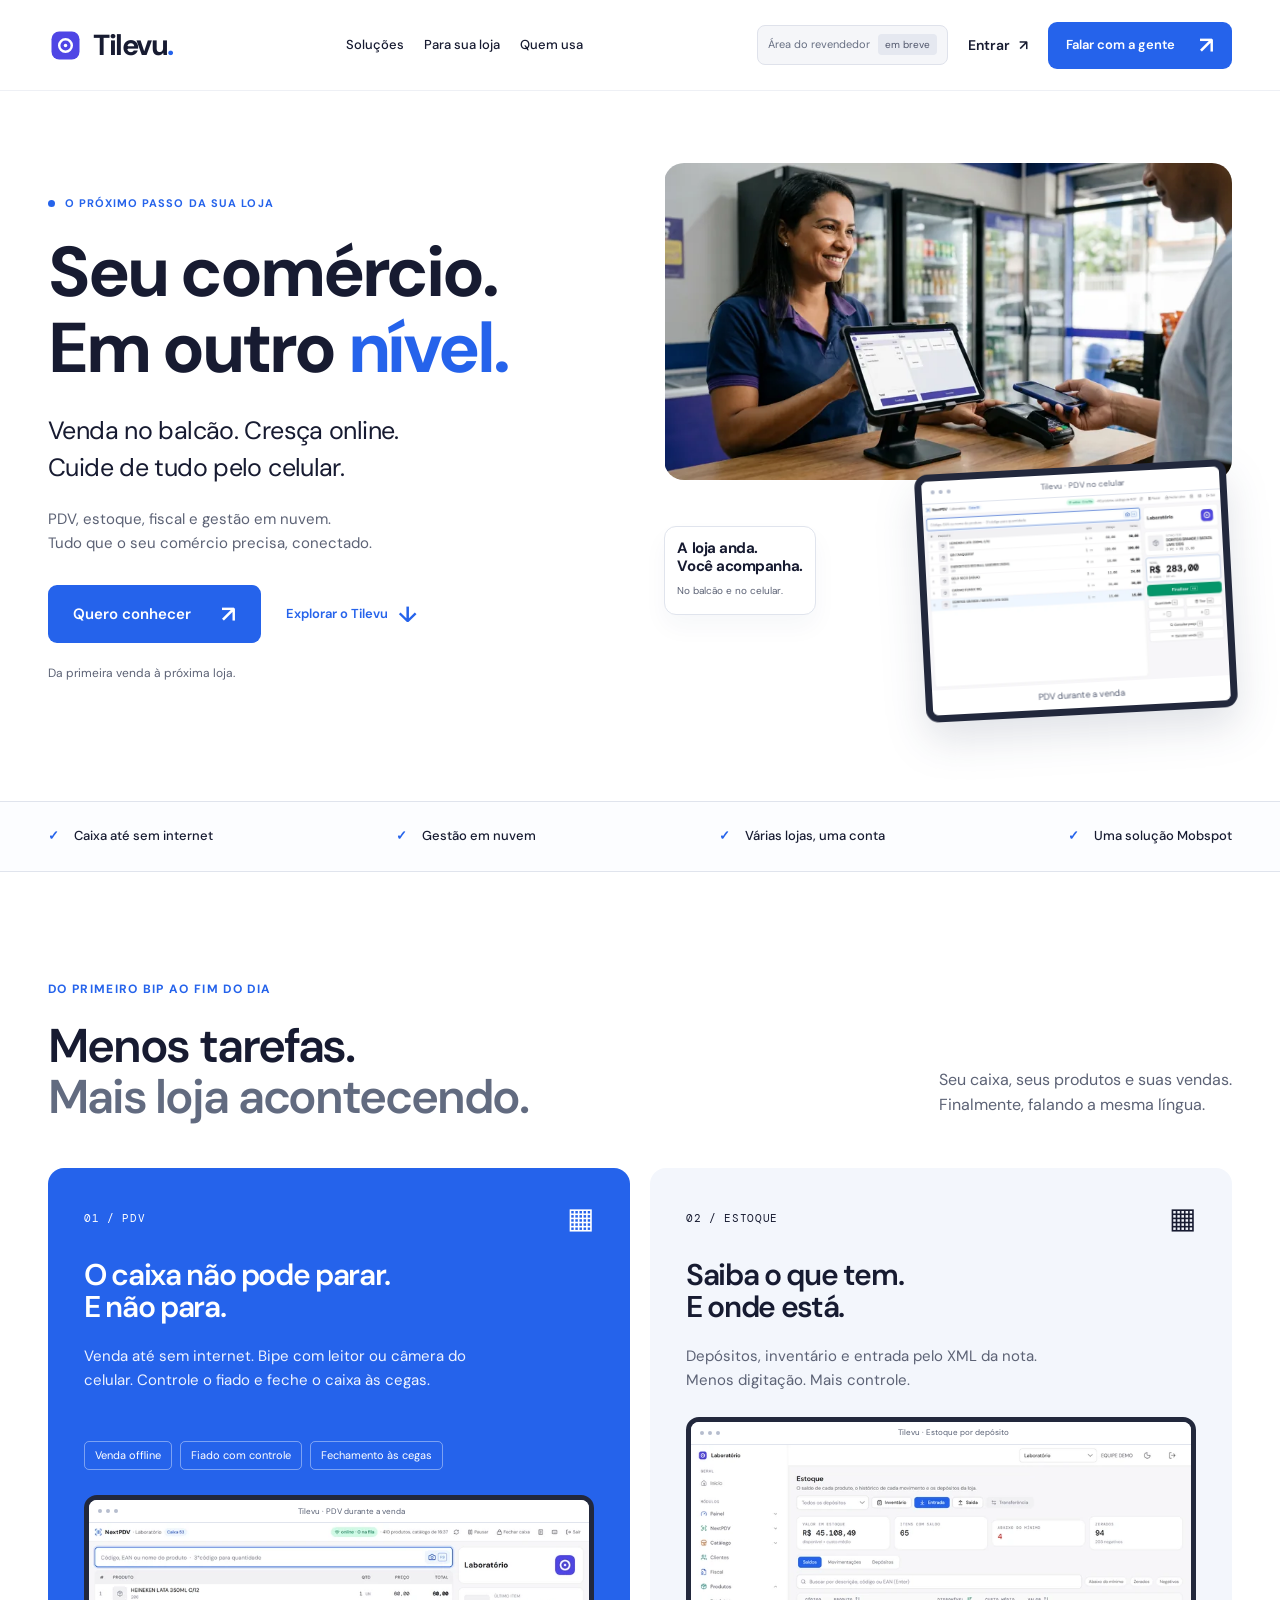
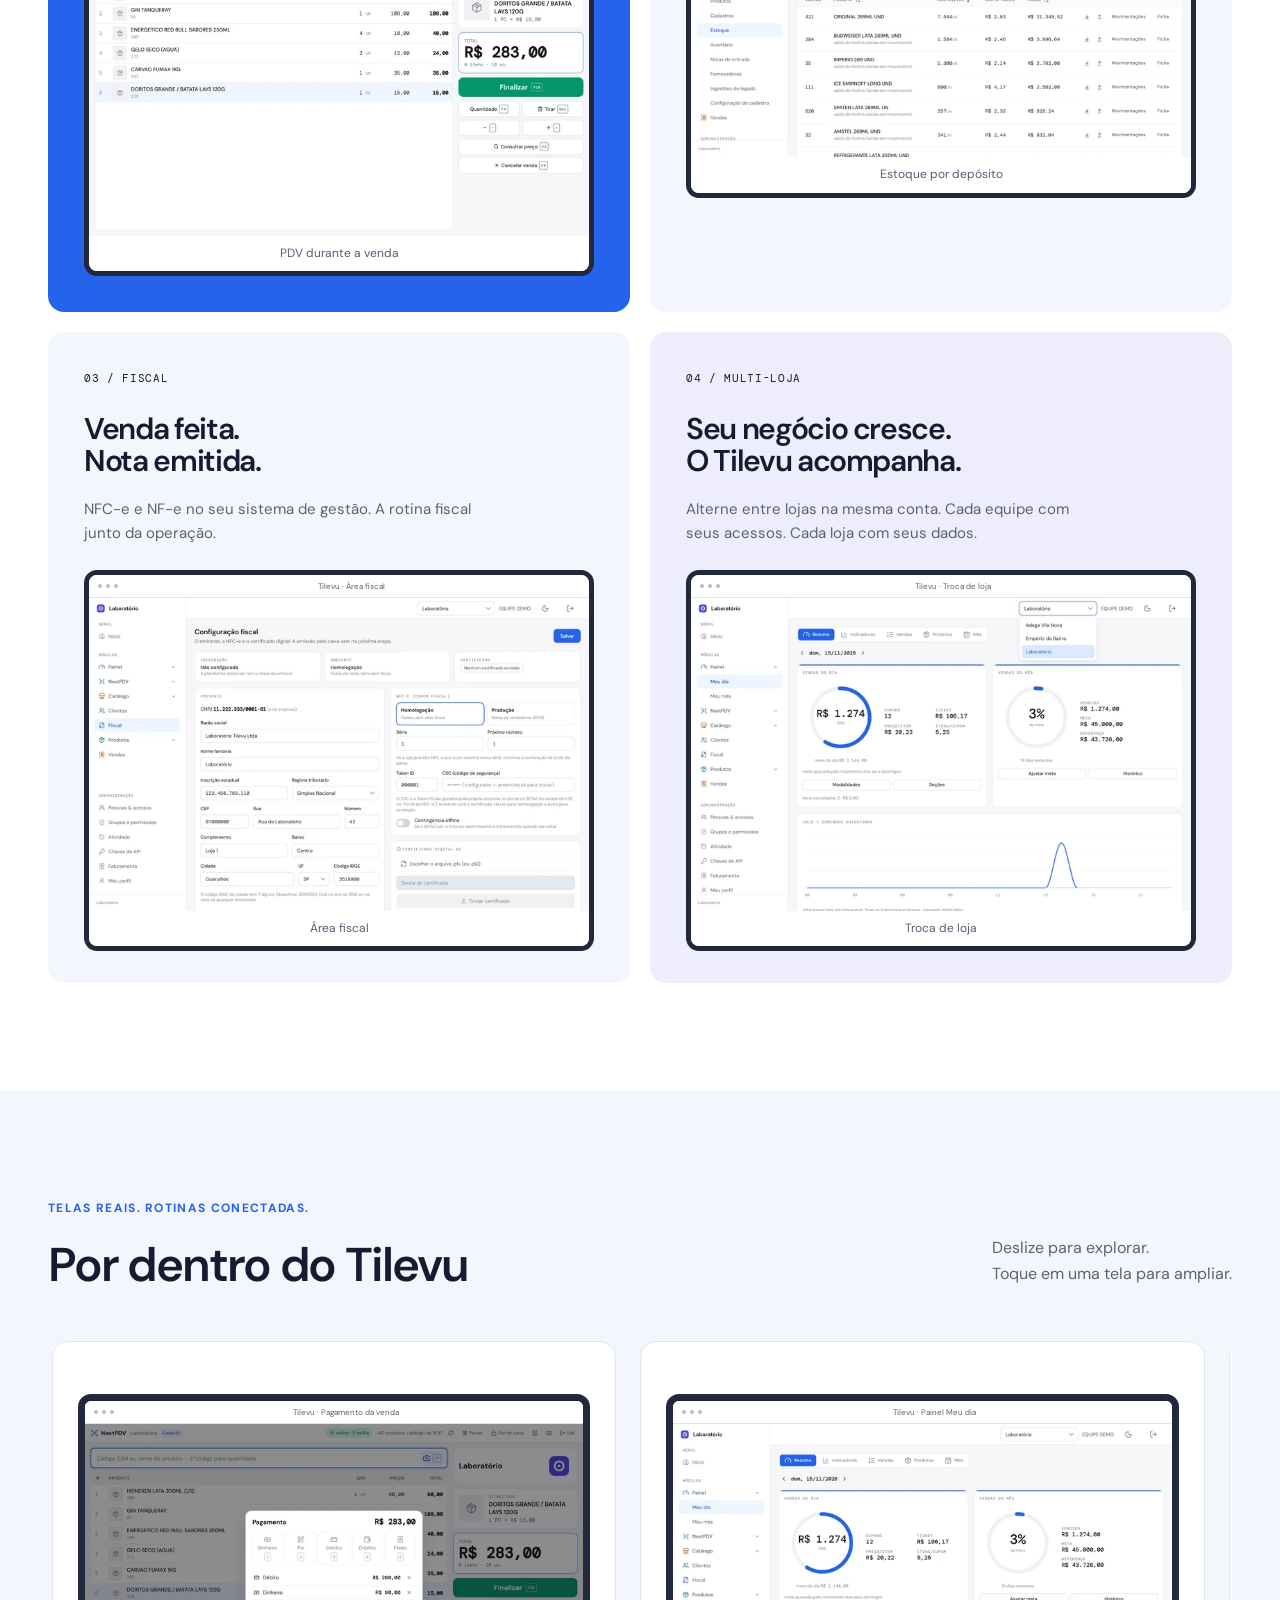
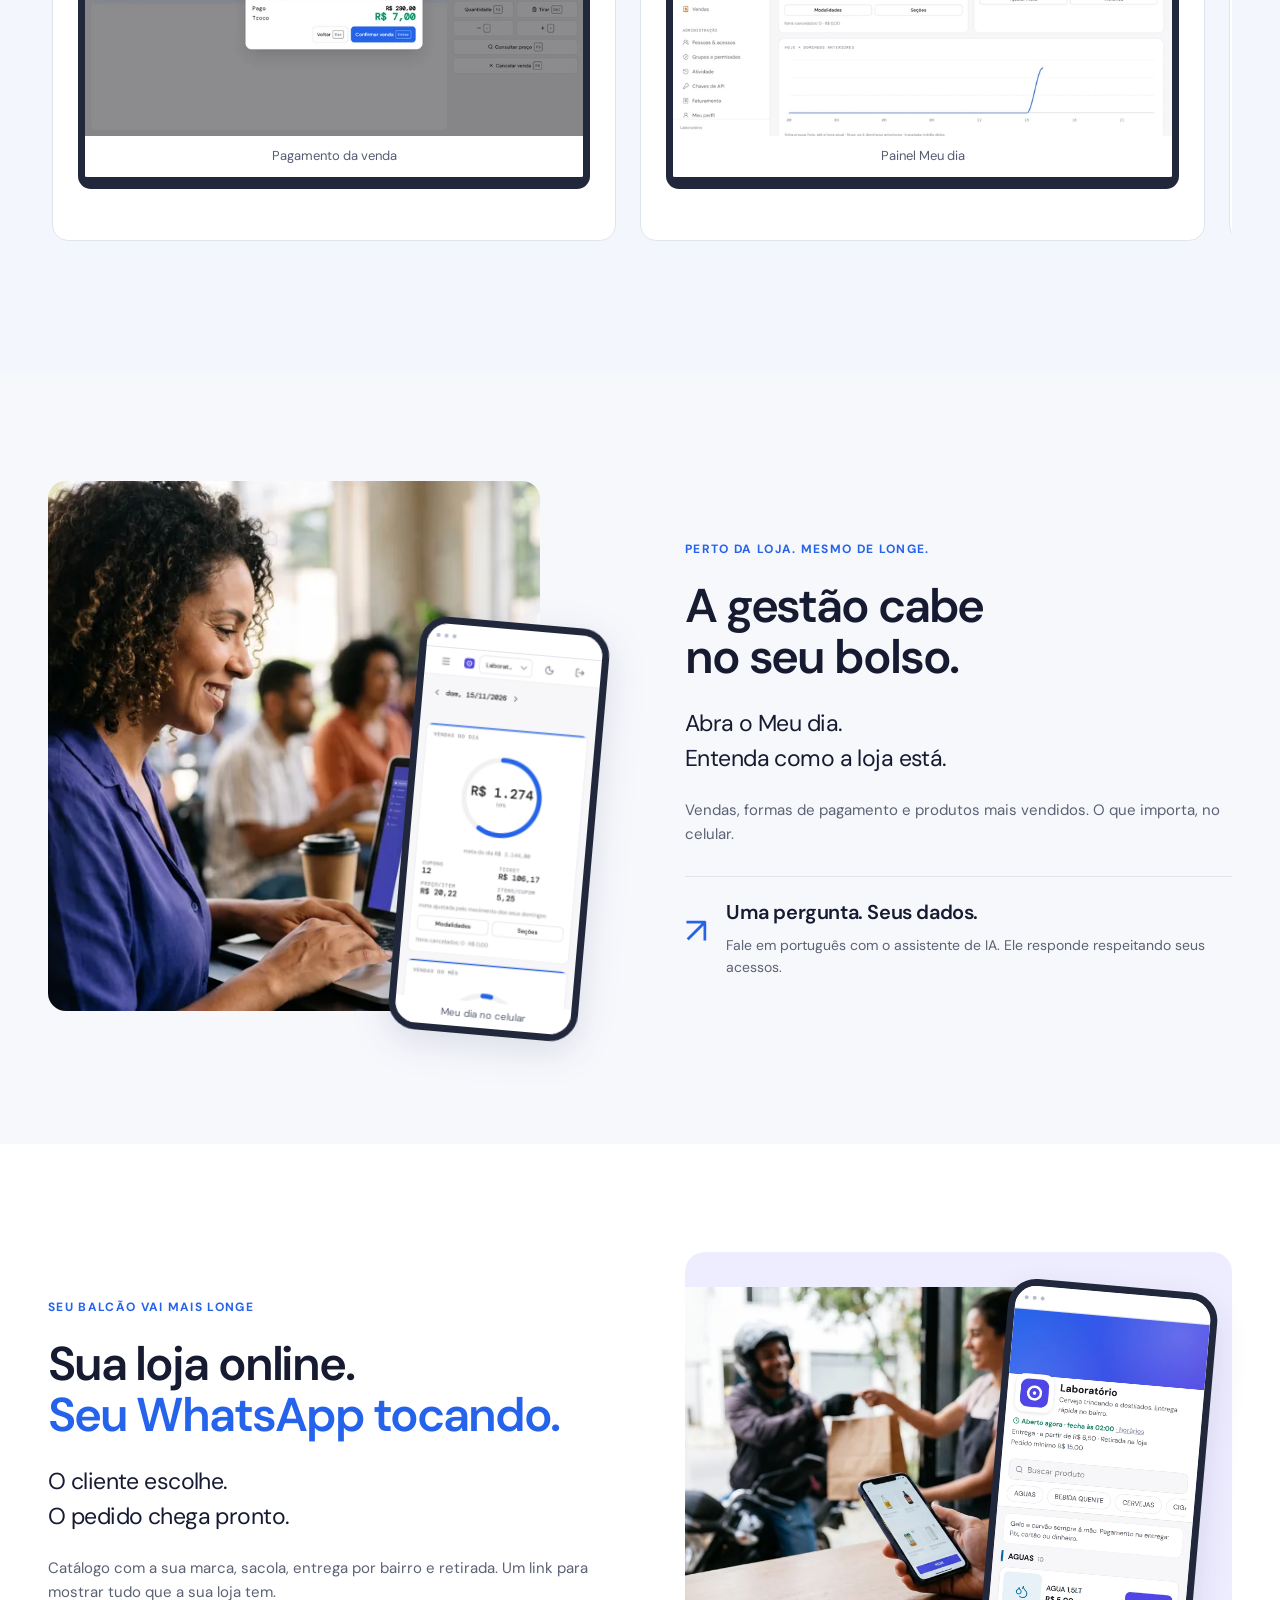
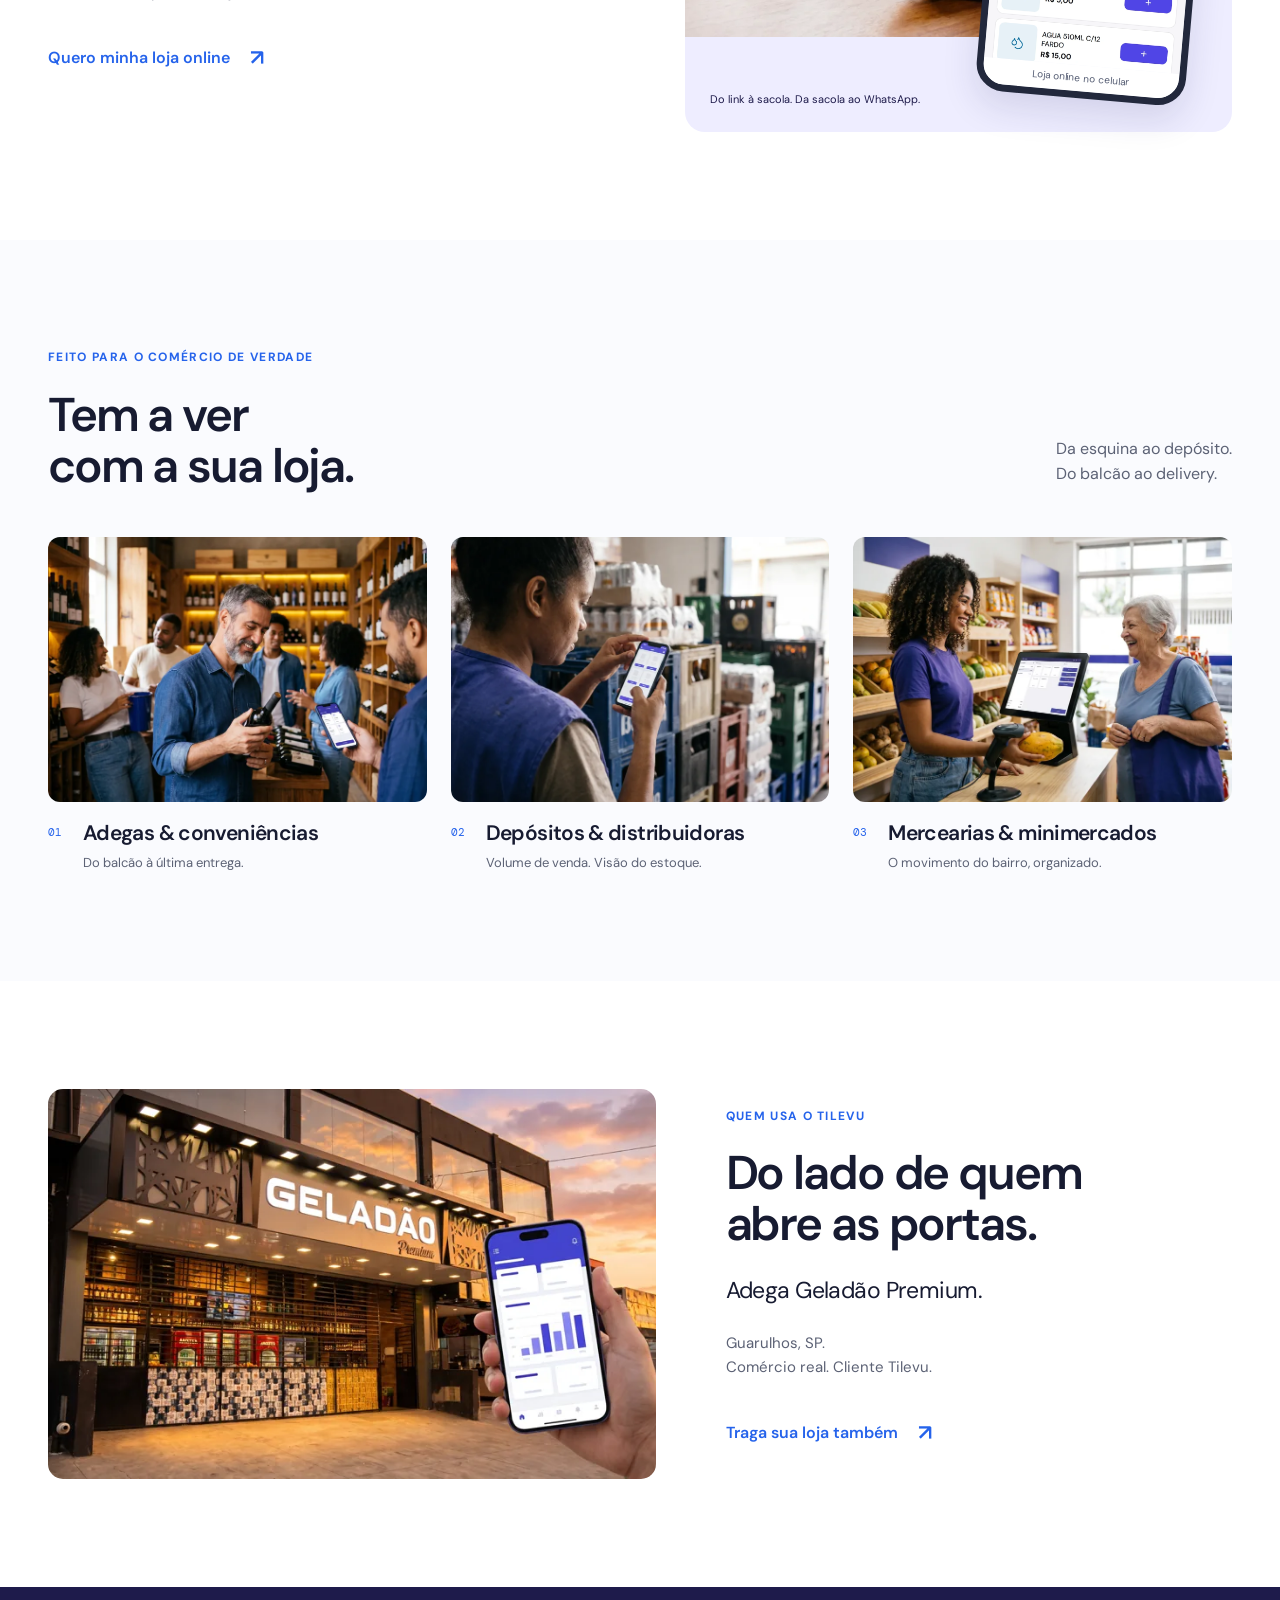
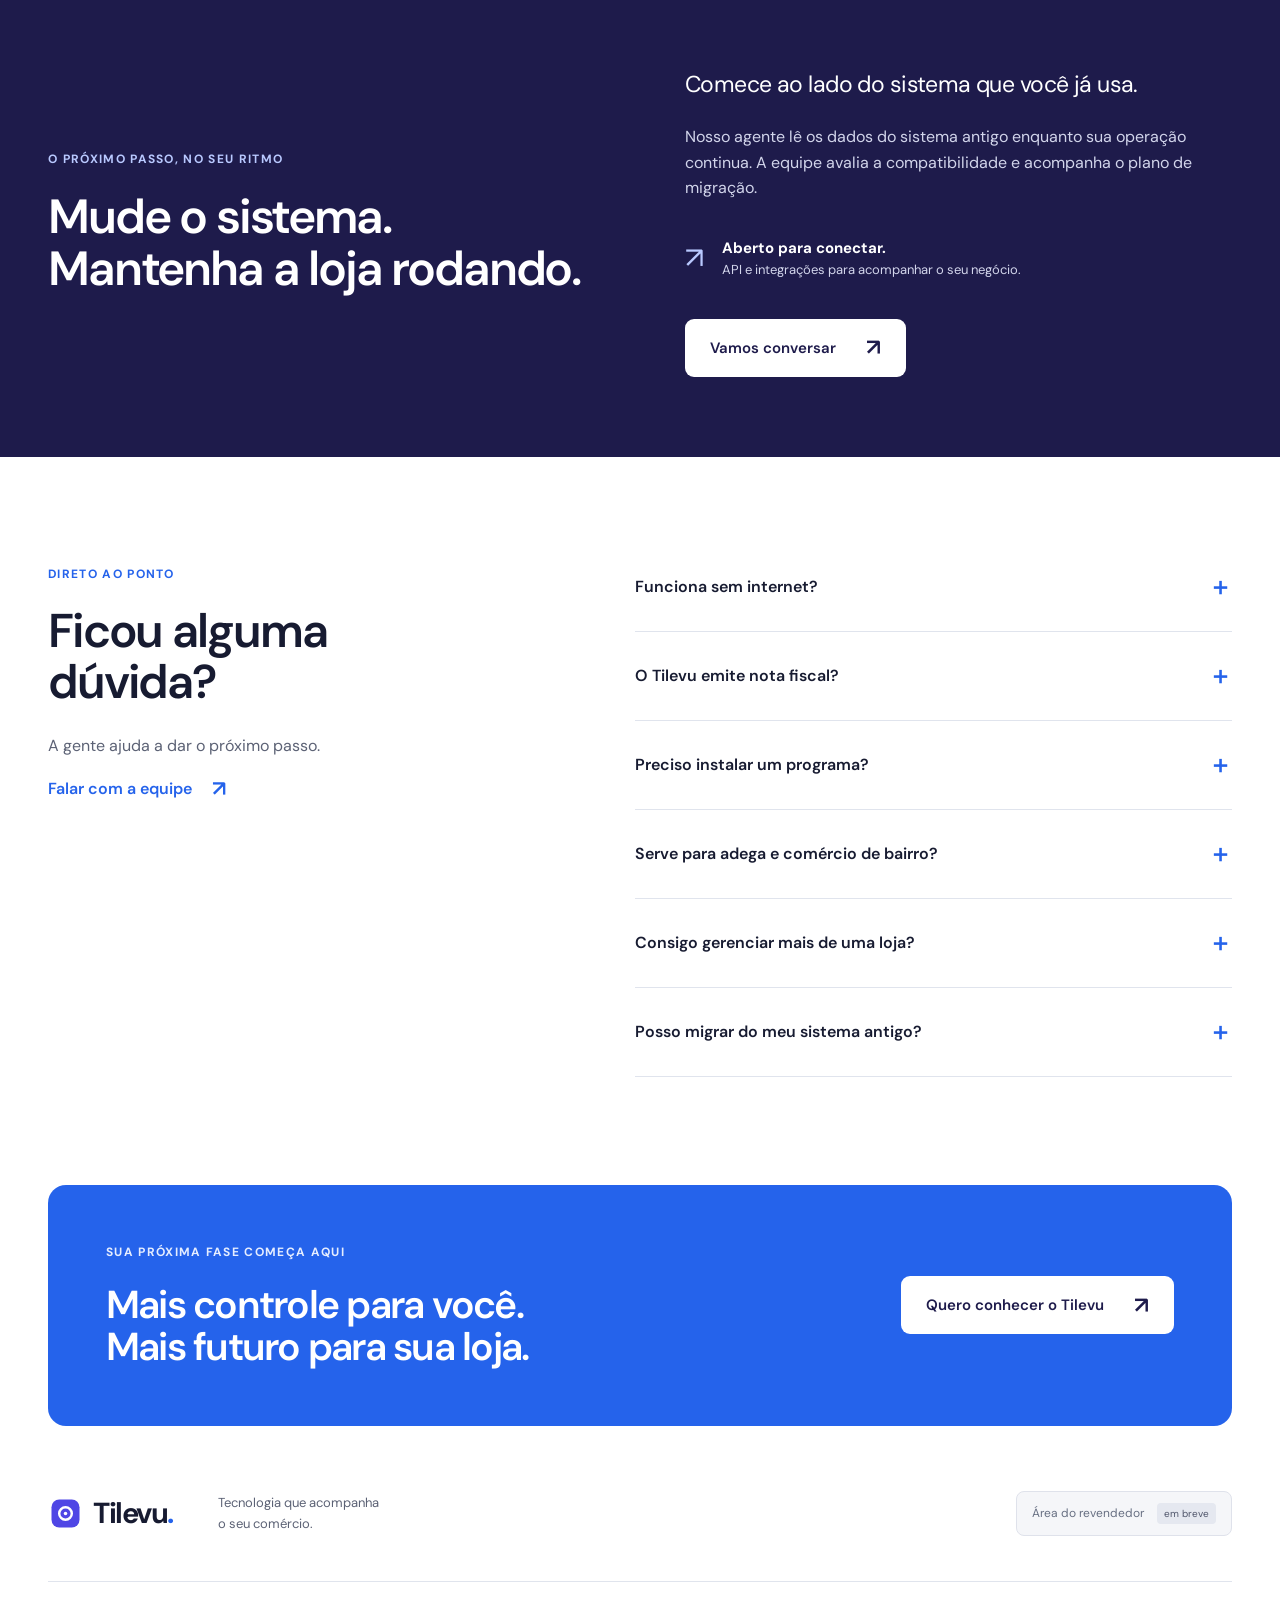
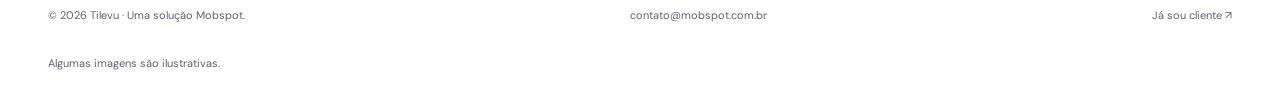
==== commit 23bbeb00: "Ajusta landing Tilevu conforme revisao 1 do CEO" ====
--- a/index.html
+++ b/index.html
@@ -10,20 +10,21 @@
 <meta property="og:url" content="https://site.tilevu.com.br/"><meta property="og:image" content="https://site.tilevu.com.br/assets/og-image.png"><meta property="og:image:width" content="1200"><meta property="og:image:height" content="630"><meta property="og:image:alt" content="Tilevu · seu comércio no próximo nível, com imagem ilustrativa de atendimento no balcão">
 <meta name="twitter:card" content="summary_large_image"><meta name="twitter:title" content="Tilevu | Seu comércio no próximo nível"><meta name="twitter:description" content="PDV, estoque, fiscal e loja online. Tudo conectado ao seu comércio."><meta name="twitter:image" content="https://site.tilevu.com.br/assets/og-image.png"><meta name="twitter:image:alt" content="Tilevu · seu comércio no próximo nível">
 <script type="application/ld+json">{"@context": "https://schema.org", "@type": "WebPage", "url": "https://site.tilevu.com.br/", "@graph": [{"@type": "Organization", "@id": "https://mobspot.com.br/#organization", "name": "Mobspot", "url": "https://mobspot.com.br/", "email": "contato@mobspot.com.br"}, {"@type": "SoftwareApplication", "@id": "https://site.tilevu.com.br/#software", "name": "Tilevu", "url": "https://site.tilevu.com.br/", "applicationCategory": "BusinessApplication", "operatingSystem": "Web", "description": "Sistema de gestão em nuvem para o comércio: PDV, estoque, fiscal, loja online e multi-loja.", "publisher": {"@id": "https://mobspot.com.br/#organization"}, "featureList": ["PDV com venda offline", "Estoque e entrada por XML", "NFC-e e NF-e", "Loja online com pedido pelo WhatsApp", "Multi-loja", "Meu dia no celular", "Assistente de IA", "API e integrações"]}, {"@type": "FAQPage", "@id": "https://site.tilevu.com.br/#duvidas", "mainEntity": [{"@type": "Question", "name": "Funciona sem internet?", "acceptedAnswer": {"@type": "Answer", "text": "Sim. O PDV continua registrando vendas sem internet e sincroniza quando a conexão volta. Os recursos online precisam de conexão."}}, {"@type": "Question", "name": "O Tilevu emite nota fiscal?", "acceptedAnswer": {"@type": "Answer", "text": "A solução inclui emissão de NFC-e e NF-e. A configuração fiscal da loja, o certificado e os requisitos de emissão são alinhados no atendimento."}}, {"@type": "Question", "name": "Preciso instalar um programa?", "acceptedAnswer": {"@type": "Answer", "text": "O Tilevu funciona no navegador, em nuvem. Você também pode adicionar um atalho como aplicativo no computador ou no celular. A integração com o sistema antigo usa um agente local."}}, {"@type": "Question", "name": "Serve para adega e comércio de bairro?", "acceptedAnswer": {"@type": "Answer", "text": "Sim. O Tilevu atende adegas, depósitos e distribuidoras de bebidas, mercearias, minimercados e conveniências."}}, {"@type": "Question", "name": "Consigo gerenciar mais de uma loja?", "acceptedAnswer": {"@type": "Answer", "text": "Sim. Você alterna entre lojas na mesma conta, com dados separados e permissões para cada equipe."}}, {"@type": "Question", "name": "Posso migrar do meu sistema antigo?", "acceptedAnswer": {"@type": "Answer", "text": "Sim. O agente de integração lê o sistema antigo enquanto a loja continua operando. A compatibilidade e o plano de migração são avaliados com a equipe; há integração com Hotline/Firebird."}}]}]}</script><script src="assets/motion.js" defer></script></head><body><a class="skip-link" href="#conteudo">Pular para o conteúdo</a>
-<header class="header"><div class="wrap nav"><a class="brand" href="#inicio" aria-label="Tilevu, início"><img src="assets/logo-padrao.svg" width="35" height="35" alt="Símbolo do Tilevu"><span>Tilevu<span class="brand-dot">.</span></span></a><nav aria-label="Principal"><a href="#solucoes">Soluções</a><a href="#segmentos">Para sua loja</a><a href="#quem-usa">Quem usa</a></nav><div class="nav-actions"><a class="login" href="https://tilevu.com.br">Entrar <span aria-hidden="true">↗</span></a><a class="button small" href="mailto:contato@mobspot.com.br">Falar com a gente <span aria-hidden="true">↗</span></a></div></div></header>
+<header class="header"><div class="wrap nav"><a class="brand" href="#inicio" aria-label="Tilevu, início"><img src="assets/logo-padrao.svg" width="35" height="35" alt="Símbolo do Tilevu"><span>Tilevu<span class="brand-dot">.</span></span></a><nav aria-label="Principal"><a href="#solucoes">Soluções</a><a href="#segmentos">Para sua loja</a><a href="#quem-usa">Quem usa</a></nav><div class="nav-actions"><div class="reseller header-reseller"><button type="button" disabled aria-disabled="true">Área do revendedor <span>em breve</span></button></div><a class="login" href="https://tilevu.com.br">Entrar <span aria-hidden="true">↗</span></a><a class="button small" href="mailto:contato@mobspot.com.br">Falar com a gente <span aria-hidden="true">↗</span></a></div></div></header>
 <main id="conteudo">
-<section id="inicio" class="hero wrap" aria-labelledby="hero-title"><div class="hero-copy"><p class="eyebrow"><span class="status-dot"></span> O próximo passo da sua loja</p><h1 id="hero-title">Seu comércio.<br>Em outro <span class="blue">nível.</span></h1><p class="lead">Venda no balcão. Cresça online.<br>Cuide de tudo pelo celular.</p><p class="hero-description">PDV, estoque, fiscal e gestão em nuvem.<br>Tudo que o seu comércio precisa, conectado.</p><div class="hero-actions"><a class="button" href="mailto:contato@mobspot.com.br">Quero conhecer <span aria-hidden="true">↗</span></a><a class="text-link" href="#solucoes">Explorar o Tilevu <span aria-hidden="true">↓</span></a></div><p class="quiet">Da primeira venda à próxima loja.</p></div><div class="hero-art"><img class="hero-photo" src="assets/images/ia-hero-balcao-800.webp" srcset="assets/images/ia-hero-balcao-800.webp 800w, assets/images/ia-hero-balcao-1600.webp 1600w" sizes="(max-width: 760px) 100vw, 50vw" width="1600" height="893" alt="Cena ilustrativa de uma lojista atendendo um cliente no balcão" fetchpriority="high" decoding="async"><div class="photo-label">Imagem ilustrativa</div><div class="hero-sticker"><span class="sticker-icon" aria-hidden="true">↗</span><div><strong>A loja anda.<br>Você acompanha.</strong><span>No balcão e no celular.</span></div></div><div class="hero-device"><!-- print:01-pdv-venda.png:start --><figure class="device tablet" data-print="01-pdv-venda.png"><div class="device-bar" aria-hidden="true"><i></i><i></i><i></i><span>Tilevu · PDV no meio de uma venda</span></div><a href="assets/prints/01-pdv-venda.png" aria-label="Ampliar captura: PDV no meio de uma venda"><img class="product-print" src="assets/prints/01-pdv-venda.png" alt="Captura real do Tilevu: PDV no meio de uma venda" width="2880" height="1800" loading="lazy" decoding="async"></a><figcaption>PDV no meio de uma venda</figcaption></figure><!-- print:01-pdv-venda.png:end --></div></div></section>
+<section id="inicio" class="hero wrap" aria-labelledby="hero-title"><div class="hero-copy"><p class="eyebrow"><span class="status-dot"></span> O próximo passo da sua loja</p><h1 id="hero-title">Seu comércio.<br>Em outro <span class="blue">nível.</span></h1><p class="lead">Venda no balcão. Cresça online.<br>Cuide de tudo pelo celular.</p><p class="hero-description">PDV, estoque, fiscal e gestão em nuvem.<br>Tudo que o seu comércio precisa, conectado.</p><div class="hero-actions"><a class="button" href="mailto:contato@mobspot.com.br">Quero conhecer <span aria-hidden="true">↗</span></a><a class="text-link" href="#solucoes">Explorar o Tilevu <span aria-hidden="true">↓</span></a></div><p class="quiet">Da primeira venda à próxima loja.</p></div><div class="hero-art"><img class="hero-photo" src="assets/images/ia-hero-balcao-800.webp" srcset="assets/images/ia-hero-balcao-800.webp 800w, assets/images/ia-hero-balcao-1600.webp 1600w" sizes="(max-width: 760px) 100vw, 50vw" width="1600" height="893" alt="Cena ilustrativa de uma lojista atendendo um cliente no balcão" fetchpriority="high" decoding="async"><div class="hero-sticker"><span class="sticker-icon" aria-hidden="true">↗</span><div><strong>A loja anda.<br>Você acompanha.</strong><span>No balcão e no celular.</span></div></div><div class="hero-device"><!-- print:10-pdv-celular.png:start --><figure class="device hero-screen" data-print="10-pdv-celular.png"><div class="device-bar" aria-hidden="true"><i></i><i></i><i></i><span>Tilevu · PDV no celular</span></div><a href="#solucoes" aria-label="Conheça o PDV do Tilevu"><picture><source media="(max-width: 640px)" srcset="assets/prints/10-pdv-celular-720.webp 720w, assets/prints/10-pdv-celular-1170.webp 1170w" sizes="140px"><img class="product-print" src="assets/prints/01-pdv-venda-720.webp" srcset="assets/prints/01-pdv-venda-720.webp 720w, assets/prints/01-pdv-venda-1440.webp 1440w" sizes="(max-width: 800px) 180px, 340px" alt="Captura real do Tilevu: PDV durante uma venda" width="2880" height="1800" fetchpriority="high" decoding="async"></picture></a><figcaption>PDV durante a venda</figcaption></figure><!-- print:10-pdv-celular.png:end --></div></div></section>
 <div class="promise-strip"><div class="wrap"><span><b aria-hidden="true">✓</b> Caixa até sem internet</span><span><b aria-hidden="true">✓</b> Gestão em nuvem</span><span><b aria-hidden="true">✓</b> Várias lojas, uma conta</span><span><b aria-hidden="true">✓</b> Uma solução Mobspot</span></div></div>
 <section id="solucoes" class="section wrap"><div class="section-heading reveal"><div><p class="eyebrow">Do primeiro bip ao fim do dia</p><h2>Menos tarefas.<br><span class="muted">Mais loja acontecendo.</span></h2></div><p>Seu caixa, seus produtos e suas vendas.<br>Finalmente, falando a mesma língua.</p></div><div class="feature-grid">
-<article class="feature feature-blue reveal"><div class="feature-top"><span class="module-number">01 / PDV</span><span class="feature-symbol" aria-hidden="true">▦</span></div><h3>O caixa não pode parar.<br>E não para.</h3><p>Venda até sem internet. Bipe com leitor ou câmera do celular. Controle o fiado e feche o caixa às cegas.</p><div class="chips"><span>Venda offline</span><span>Fiado com controle</span><span>Fechamento às cegas</span></div><details class="screen-details"><summary>Veja o pagamento no caixa <span aria-hidden="true">＋</span></summary><!-- print:02-pdv-fechamento.png:start --><figure class="device laptop" data-print="02-pdv-fechamento.png"><div class="device-bar" aria-hidden="true"><i></i><i></i><i></i><span>Tilevu · Pagamento da venda</span></div><a href="assets/prints/02-pdv-fechamento.png" aria-label="Ampliar captura: Pagamento da venda"><img class="product-print" src="assets/prints/02-pdv-fechamento.png" alt="Captura real do Tilevu: Pagamento da venda" width="2880" height="1800" loading="lazy" decoding="async"></a><figcaption>Pagamento da venda</figcaption></figure><!-- print:02-pdv-fechamento.png:end --></details></article>
-<article class="feature feature-stock reveal"><div class="feature-top"><span class="module-number">02 / ESTOQUE</span><span class="feature-symbol" aria-hidden="true">▦</span></div><h3>Saiba o que tem.<br>E onde está.</h3><p>Depósitos, inventário e entrada pelo XML da nota. Menos digitação. Mais controle.</p><!-- print:04-estoque.png:start --><figure class="device laptop" data-print="04-estoque.png"><div class="device-bar" aria-hidden="true"><i></i><i></i><i></i><span>Tilevu · Estoque por depósito</span></div><a href="assets/prints/04-estoque.png" aria-label="Ampliar captura: Estoque por depósito"><img class="product-print" src="assets/prints/04-estoque.png" alt="Captura real do Tilevu: Estoque por depósito" width="2880" height="1800" loading="lazy" decoding="async"></a><figcaption>Estoque por depósito</figcaption></figure><!-- print:04-estoque.png:end --><details class="screen-details"><summary>Produtos e entrada por XML <span aria-hidden="true">＋</span></summary><!-- print:05-produto.png:start --><figure class="device laptop" data-print="05-produto.png"><div class="device-bar" aria-hidden="true"><i></i><i></i><i></i><span>Tilevu · Ficha do produto</span></div><a href="assets/prints/05-produto.png" aria-label="Ampliar captura: Ficha do produto"><img class="product-print" src="assets/prints/05-produto.png" alt="Captura real do Tilevu: Ficha do produto" width="2880" height="1800" loading="lazy" decoding="async"></a><figcaption>Ficha do produto</figcaption></figure><!-- print:05-produto.png:end --><!-- print:06-entrada-xml.png:start --><figure class="device laptop" data-print="06-entrada-xml.png"><div class="device-bar" aria-hidden="true"><i></i><i></i><i></i><span>Tilevu · Entrada de mercadoria por XML</span></div><a href="assets/prints/06-entrada-xml.png" aria-label="Ampliar captura: Entrada de mercadoria por XML"><img class="product-print" src="assets/prints/06-entrada-xml.png" alt="Captura real do Tilevu: Entrada de mercadoria por XML" width="2880" height="1800" loading="lazy" decoding="async"></a><figcaption>Entrada de mercadoria por XML</figcaption></figure><!-- print:06-entrada-xml.png:end --></details></article>
-<article class="feature compact reveal"><span class="module-number">03 / FISCAL</span><h3>Venda feita.<br>Nota emitida.</h3><p>NFC-e e NF-e no seu sistema de gestão. A rotina fiscal junto da operação.</p><details class="screen-details"><summary>Conheça o módulo fiscal <span aria-hidden="true">＋</span></summary><!-- print:07-fiscal.png:start --><figure class="device laptop" data-print="07-fiscal.png"><div class="device-bar" aria-hidden="true"><i></i><i></i><i></i><span>Tilevu · Área fiscal</span></div><a href="assets/prints/07-fiscal.png" aria-label="Ampliar captura: Área fiscal"><img class="product-print" src="assets/prints/07-fiscal.png" alt="Captura real do Tilevu: Área fiscal" width="2880" height="1800" loading="lazy" decoding="async"></a><figcaption>Área fiscal</figcaption></figure><!-- print:07-fiscal.png:end --></details></article>
-<article class="feature compact feature-indigo reveal"><span class="module-number">04 / MULTI-LOJA</span><h3>Seu negócio cresce.<br>O Tilevu acompanha.</h3><p>Alterne entre lojas na mesma conta. Cada equipe com seus acessos. Cada loja com seus dados.</p><details class="screen-details"><summary>Veja a gestão multi-loja <span aria-hidden="true">＋</span></summary><!-- print:09-multi-loja.png:start --><figure class="device laptop" data-print="09-multi-loja.png"><div class="device-bar" aria-hidden="true"><i></i><i></i><i></i><span>Tilevu · Troca de loja</span></div><a href="assets/prints/09-multi-loja.png" aria-label="Ampliar captura: Troca de loja"><img class="product-print" src="assets/prints/09-multi-loja.png" alt="Captura real do Tilevu: Troca de loja" width="2880" height="1800" loading="lazy" decoding="async"></a><figcaption>Troca de loja</figcaption></figure><!-- print:09-multi-loja.png:end --></details></article></div></section>
-<section class="section mobile-section"><div class="wrap split"><div class="mobile-visual reveal"><img class="" src="assets/images/ia-gestora-800.webp" srcset="assets/images/ia-gestora-800.webp 800w, assets/images/ia-gestora-1600.webp 1600w" sizes="(max-width: 760px) 100vw, 50vw" width="1600" height="1200" alt="Imagem ilustrativa de gestora acompanhando o comércio pelo celular" loading="lazy" decoding="async"><span class="photo-label">Imagem ilustrativa</span><div class="phone-float"><!-- print:11-meu-dia-celular.png:start --><figure class="device phone" data-print="11-meu-dia-celular.png"><div class="device-bar" aria-hidden="true"><i></i><i></i><i></i><span>Tilevu · Meu dia no celular</span></div><a href="assets/prints/11-meu-dia-celular.png" aria-label="Ampliar captura: Meu dia no celular"><img class="product-print" src="assets/prints/11-meu-dia-celular.png" alt="Captura real do Tilevu: Meu dia no celular" width="1170" height="2532" loading="lazy" decoding="async"></a><figcaption>Meu dia no celular</figcaption></figure><!-- print:11-meu-dia-celular.png:end --></div></div><div class="section-copy reveal"><p class="eyebrow">Perto da loja. Mesmo de longe.</p><h2>A gestão cabe<br>no seu bolso.</h2><p class="lead">Abra o Meu dia.<br>Entenda como a loja está.</p><p>Vendas, formas de pagamento e produtos mais vendidos. O que importa, no celular.</p><div class="mini-feature"><span aria-hidden="true">↗</span><div><h3>Uma pergunta. Seus dados.</h3><p>Fale em português com o assistente de IA. Ele responde respeitando seus acessos.</p></div></div><details class="screen-details"><summary>Meu dia e PDV no celular <span aria-hidden="true">＋</span></summary><!-- print:03-meu-dia.png:start --><figure class="device laptop" data-print="03-meu-dia.png"><div class="device-bar" aria-hidden="true"><i></i><i></i><i></i><span>Tilevu · Painel Meu dia</span></div><a href="assets/prints/03-meu-dia.png" aria-label="Ampliar captura: Painel Meu dia"><img class="product-print" src="assets/prints/03-meu-dia.png" alt="Captura real do Tilevu: Painel Meu dia" width="2880" height="1800" loading="lazy" decoding="async"></a><figcaption>Painel Meu dia</figcaption></figure><!-- print:03-meu-dia.png:end --><!-- print:10-pdv-celular.png:start --><figure class="device phone" data-print="10-pdv-celular.png"><div class="device-bar" aria-hidden="true"><i></i><i></i><i></i><span>Tilevu · PDV no celular</span></div><a href="assets/prints/10-pdv-celular.png" aria-label="Ampliar captura: PDV no celular"><img class="product-print" src="assets/prints/10-pdv-celular.png" alt="Captura real do Tilevu: PDV no celular" width="1170" height="2532" loading="lazy" decoding="async"></a><figcaption>PDV no celular</figcaption></figure><!-- print:10-pdv-celular.png:end --></details></div></div></section>
-<section class="section wrap split online-section"><div class="section-copy reveal"><p class="eyebrow">Seu balcão vai mais longe</p><h2>Sua loja online.<br><span class="blue">Seu WhatsApp tocando.</span></h2><p class="lead">O cliente escolhe.<br>O pedido chega pronto.</p><p>Catálogo com a sua marca, sacola, entrega por bairro e retirada. Um link para mostrar tudo que a sua loja tem.</p><a class="text-link" href="mailto:contato@mobspot.com.br">Quero minha loja online <span aria-hidden="true">↗</span></a></div><div class="online-visual reveal"><div class="online-backdrop"><img class="" src="assets/images/ia-delivery-800.webp" srcset="assets/images/ia-delivery-800.webp 800w, assets/images/ia-delivery-1600.webp 1600w" sizes="(max-width: 760px) 100vw, 50vw" width="1600" height="1200" alt="Imagem ilustrativa de atendimento a um pedido de delivery" loading="lazy" decoding="async"><span class="photo-label">Imagem ilustrativa</span></div><!-- print:08-loja-online-celular.png:start --><figure class="device phone" data-print="08-loja-online-celular.png"><div class="device-bar" aria-hidden="true"><i></i><i></i><i></i><span>Tilevu · Loja online no celular</span></div><a href="assets/prints/08-loja-online-celular.png" aria-label="Ampliar captura: Loja online no celular"><img class="product-print" src="assets/prints/08-loja-online-celular.png" alt="Captura real do Tilevu: Loja online no celular" width="1170" height="2532" loading="lazy" decoding="async"></a><figcaption>Loja online no celular</figcaption></figure><!-- print:08-loja-online-celular.png:end --><span class="online-tag">Do link à sacola. Da sacola ao WhatsApp.</span></div></section>
-<section id="segmentos" class="section segment-section"><div class="wrap"><div class="section-heading reveal"><div><p class="eyebrow">Feito para o comércio de verdade</p><h2>Tem a ver<br>com a sua loja.</h2></div><p>Da esquina ao depósito.<br>Do balcão ao delivery.</p></div><div class="segments"><article><img class="" src="assets/images/ia-adega-800.webp" srcset="assets/images/ia-adega-800.webp 800w, assets/images/ia-adega-1600.webp 1600w" sizes="(max-width: 760px) 100vw, 50vw" width="1600" height="1200" alt="Imagem ilustrativa de uma adega com bebidas nas prateleiras" loading="lazy" decoding="async"><div><span>01</span><h3>Adegas & conveniências</h3><p>Do balcão à última entrega.</p></div></article><article><img class="" src="assets/images/ia-deposito-800.webp" srcset="assets/images/ia-deposito-800.webp 800w, assets/images/ia-deposito-1600.webp 1600w" sizes="(max-width: 760px) 100vw, 50vw" width="1600" height="1200" alt="Imagem ilustrativa de um depósito e distribuidora de bebidas" loading="lazy" decoding="async"><div><span>02</span><h3>Depósitos & distribuidoras</h3><p>Volume de venda. Visão do estoque.</p></div></article><article><img class="" src="assets/images/ia-mercearia-800.webp" srcset="assets/images/ia-mercearia-800.webp 800w, assets/images/ia-mercearia-1600.webp 1600w" sizes="(max-width: 760px) 100vw, 50vw" width="1600" height="1200" alt="Imagem ilustrativa de uma mercearia de bairro" loading="lazy" decoding="async"><div><span>03</span><h3>Mercearias & minimercados</h3><p>O movimento do bairro, organizado.</p></div></article></div><p class="image-note">Imagens de segmentos ilustrativas.</p></div></section>
-<section id="quem-usa" class="section wrap case-section"><div class="case-photo reveal"><img class="" src="assets/images/geladao-caso-800.webp" srcset="assets/images/geladao-caso-800.webp 800w, assets/images/geladao-caso-1600.webp 1600w" sizes="(max-width: 760px) 100vw, 50vw" width="1600" height="893" alt="Montagem ilustrativa baseada na fachada da Adega Geladão Premium, com um celular em primeiro plano" loading="lazy" decoding="async"><span class="photo-label">Montagem ilustrativa · fachada real</span></div><div class="section-copy reveal"><p class="eyebrow">Quem usa o Tilevu</p><h2>Do lado de quem<br>abre as portas.</h2><p class="lead">Adega Geladão Premium.</p><p>Guarulhos, SP.<br>Comércio real. Cliente Tilevu.</p><a class="text-link" href="mailto:contato@mobspot.com.br">Traga sua loja também <span aria-hidden="true">↗</span></a></div></section>
+<article class="feature feature-blue reveal"><div class="feature-top"><span class="module-number">01 / PDV</span><span class="feature-symbol" aria-hidden="true">▦</span></div><h3>O caixa não pode parar.<br>E não para.</h3><p>Venda até sem internet. Bipe com leitor ou câmera do celular. Controle o fiado e feche o caixa às cegas.</p><div class="chips"><span>Venda offline</span><span>Fiado com controle</span><span>Fechamento às cegas</span></div><!-- print:01-pdv-venda.png:start --><figure class="device tablet" data-print="01-pdv-venda.png"><div class="device-bar" aria-hidden="true"><i></i><i></i><i></i><span>Tilevu · PDV durante a venda</span></div><a href="assets/prints/01-pdv-venda.png" aria-label="Ampliar captura: PDV durante a venda"><img class="product-print" src="assets/prints/01-pdv-venda-720.webp" srcset="assets/prints/01-pdv-venda-720.webp 720w, assets/prints/01-pdv-venda-1440.webp 1440w" sizes="(max-width: 640px) 85vw, (max-width: 1024px) 42vw, 520px" alt="Captura real do Tilevu: PDV durante a venda" width="2880" height="1800" loading="lazy" decoding="async"></a><figcaption>PDV durante a venda</figcaption></figure><!-- print:01-pdv-venda.png:end --></article>
+<article class="feature feature-stock reveal"><div class="feature-top"><span class="module-number">02 / ESTOQUE</span><span class="feature-symbol" aria-hidden="true">▦</span></div><h3>Saiba o que tem.<br>E onde está.</h3><p>Depósitos, inventário e entrada pelo XML da nota. Menos digitação. Mais controle.</p><!-- print:04-estoque.png:start --><figure class="device laptop" data-print="04-estoque.png"><div class="device-bar" aria-hidden="true"><i></i><i></i><i></i><span>Tilevu · Estoque por depósito</span></div><a href="assets/prints/04-estoque.png" aria-label="Ampliar captura: Estoque por depósito"><img class="product-print" src="assets/prints/04-estoque-720.webp" srcset="assets/prints/04-estoque-720.webp 720w, assets/prints/04-estoque-1440.webp 1440w" sizes="(max-width: 640px) 85vw, (max-width: 1024px) 42vw, 520px" alt="Captura real do Tilevu: Estoque por depósito" width="2880" height="1800" loading="lazy" decoding="async"></a><figcaption>Estoque por depósito</figcaption></figure><!-- print:04-estoque.png:end --></article>
+<article class="feature compact reveal"><span class="module-number">03 / FISCAL</span><h3>Venda feita.<br>Nota emitida.</h3><p>NFC-e e NF-e no seu sistema de gestão. A rotina fiscal junto da operação.</p><!-- print:07-fiscal.png:start --><figure class="device laptop" data-print="07-fiscal.png"><div class="device-bar" aria-hidden="true"><i></i><i></i><i></i><span>Tilevu · Área fiscal</span></div><a href="assets/prints/07-fiscal.png" aria-label="Ampliar captura: Área fiscal"><img class="product-print" src="assets/prints/07-fiscal-720.webp" srcset="assets/prints/07-fiscal-720.webp 720w, assets/prints/07-fiscal-1440.webp 1440w" sizes="(max-width: 640px) 85vw, (max-width: 1024px) 42vw, 520px" alt="Captura real do Tilevu: Área fiscal" width="2880" height="1800" loading="lazy" decoding="async"></a><figcaption>Área fiscal</figcaption></figure><!-- print:07-fiscal.png:end --></article>
+<article class="feature compact feature-indigo reveal"><span class="module-number">04 / MULTI-LOJA</span><h3>Seu negócio cresce.<br>O Tilevu acompanha.</h3><p>Alterne entre lojas na mesma conta. Cada equipe com seus acessos. Cada loja com seus dados.</p><!-- print:09-multi-loja.png:start --><figure class="device laptop" data-print="09-multi-loja.png"><div class="device-bar" aria-hidden="true"><i></i><i></i><i></i><span>Tilevu · Troca de loja</span></div><a href="assets/prints/09-multi-loja.png" aria-label="Ampliar captura: Troca de loja"><img class="product-print" src="assets/prints/09-multi-loja-720.webp" srcset="assets/prints/09-multi-loja-720.webp 720w, assets/prints/09-multi-loja-1440.webp 1440w" sizes="(max-width: 640px) 85vw, (max-width: 1024px) 42vw, 520px" alt="Captura real do Tilevu: Troca de loja" width="2880" height="1800" loading="lazy" decoding="async"></a><figcaption>Troca de loja</figcaption></figure><!-- print:09-multi-loja.png:end --></article></div></section>
+<section id="por-dentro" class="section gallery-section"><div class="wrap"><div class="section-heading"><div><p class="eyebrow">Telas reais. Rotinas conectadas.</p><h2>Por dentro do Tilevu</h2></div><p>Deslize para explorar.<br>Toque em uma tela para ampliar.</p></div><div class="print-gallery" tabindex="0" role="region" aria-label="Capturas reais do Tilevu"><div class="gallery-item"><!-- print:02-pdv-fechamento.png:start --><figure class="device laptop" data-print="02-pdv-fechamento.png"><div class="device-bar" aria-hidden="true"><i></i><i></i><i></i><span>Tilevu · Pagamento da venda</span></div><a href="assets/prints/02-pdv-fechamento.png" aria-label="Ampliar captura: Pagamento da venda"><img class="product-print" src="assets/prints/02-pdv-fechamento-720.webp" srcset="assets/prints/02-pdv-fechamento-720.webp 720w, assets/prints/02-pdv-fechamento-1440.webp 1440w" sizes="(max-width: 640px) 85vw, (max-width: 1024px) 42vw, 520px" alt="Captura real do Tilevu: Pagamento da venda" width="2880" height="1800" loading="lazy" decoding="async"></a><figcaption>Pagamento da venda</figcaption></figure><!-- print:02-pdv-fechamento.png:end --></div><div class="gallery-item"><!-- print:03-meu-dia.png:start --><figure class="device laptop" data-print="03-meu-dia.png"><div class="device-bar" aria-hidden="true"><i></i><i></i><i></i><span>Tilevu · Painel Meu dia</span></div><a href="assets/prints/03-meu-dia.png" aria-label="Ampliar captura: Painel Meu dia"><img class="product-print" src="assets/prints/03-meu-dia-720.webp" srcset="assets/prints/03-meu-dia-720.webp 720w, assets/prints/03-meu-dia-1440.webp 1440w" sizes="(max-width: 640px) 85vw, (max-width: 1024px) 42vw, 520px" alt="Captura real do Tilevu: Painel Meu dia" width="2880" height="1800" loading="lazy" decoding="async"></a><figcaption>Painel Meu dia</figcaption></figure><!-- print:03-meu-dia.png:end --></div><div class="gallery-item"><!-- print:05-produto.png:start --><figure class="device laptop" data-print="05-produto.png"><div class="device-bar" aria-hidden="true"><i></i><i></i><i></i><span>Tilevu · Ficha do produto</span></div><a href="assets/prints/05-produto.png" aria-label="Ampliar captura: Ficha do produto"><img class="product-print" src="assets/prints/05-produto-720.webp" srcset="assets/prints/05-produto-720.webp 720w, assets/prints/05-produto-1440.webp 1440w" sizes="(max-width: 640px) 85vw, (max-width: 1024px) 42vw, 520px" alt="Captura real do Tilevu: Ficha do produto" width="2880" height="1800" loading="lazy" decoding="async"></a><figcaption>Ficha do produto</figcaption></figure><!-- print:05-produto.png:end --></div><div class="gallery-item"><!-- print:06-entrada-xml.png:start --><figure class="device laptop" data-print="06-entrada-xml.png"><div class="device-bar" aria-hidden="true"><i></i><i></i><i></i><span>Tilevu · Entrada por XML</span></div><a href="assets/prints/06-entrada-xml.png" aria-label="Ampliar captura: Entrada por XML"><img class="product-print" src="assets/prints/06-entrada-xml-720.webp" srcset="assets/prints/06-entrada-xml-720.webp 720w, assets/prints/06-entrada-xml-1440.webp 1440w" sizes="(max-width: 640px) 85vw, (max-width: 1024px) 42vw, 520px" alt="Captura real do Tilevu: Entrada por XML" width="2880" height="1800" loading="lazy" decoding="async"></a><figcaption>Entrada por XML</figcaption></figure><!-- print:06-entrada-xml.png:end --></div><div class="gallery-item"><!-- print:11-meu-dia-celular.png:start --><figure class="device phone" data-print="11-meu-dia-celular.png"><div class="device-bar" aria-hidden="true"><i></i><i></i><i></i><span>Tilevu · Meu dia no celular</span></div><a href="assets/prints/11-meu-dia-celular.png" aria-label="Ampliar captura: Meu dia no celular"><img class="product-print" src="assets/prints/11-meu-dia-celular-720.webp" srcset="assets/prints/11-meu-dia-celular-720.webp 720w, assets/prints/11-meu-dia-celular-1170.webp 1170w" sizes="(max-width: 640px) 85vw, (max-width: 1024px) 42vw, 520px" alt="Captura real do Tilevu: Meu dia no celular" width="1170" height="2532" loading="lazy" decoding="async"></a><figcaption>Meu dia no celular</figcaption></figure><!-- print:11-meu-dia-celular.png:end --></div><div class="gallery-item"><!-- print:extra-loja-online-celular-cervejas.png:start --><figure class="device phone" data-print="extra-loja-online-celular-cervejas.png"><div class="device-bar" aria-hidden="true"><i></i><i></i><i></i><span>Tilevu · Catálogo online de bebidas</span></div><a href="assets/prints/extra-loja-online-celular-cervejas.png" aria-label="Ampliar captura: Catálogo online de bebidas"><img class="product-print" src="assets/prints/extra-loja-online-celular-cervejas-720.webp" srcset="assets/prints/extra-loja-online-celular-cervejas-720.webp 720w, assets/prints/extra-loja-online-celular-cervejas-1170.webp 1170w" sizes="(max-width: 640px) 85vw, (max-width: 1024px) 42vw, 520px" alt="Captura real do Tilevu: Catálogo online de bebidas" width="1170" height="2532" loading="lazy" decoding="async"></a><figcaption>Catálogo online de bebidas</figcaption></figure><!-- print:extra-loja-online-celular-cervejas.png:end --></div></div></div></section>
+<section class="section mobile-section"><div class="wrap split"><div class="mobile-visual reveal"><img class="" src="assets/images/ia-gestora-800.webp" srcset="assets/images/ia-gestora-800.webp 800w, assets/images/ia-gestora-1600.webp 1600w" sizes="(max-width: 760px) 100vw, 50vw" width="1600" height="1200" alt="Imagem ilustrativa de gestora acompanhando o comércio pelo celular" loading="lazy" decoding="async"><div class="phone-float"><!-- print:11-meu-dia-celular.png:start --><figure class="device phone" data-print="11-meu-dia-celular.png"><div class="device-bar" aria-hidden="true"><i></i><i></i><i></i><span>Tilevu · Meu dia no celular</span></div><a href="assets/prints/11-meu-dia-celular.png" aria-label="Ampliar captura: Meu dia no celular"><img class="product-print" src="assets/prints/11-meu-dia-celular-720.webp" srcset="assets/prints/11-meu-dia-celular-720.webp 720w, assets/prints/11-meu-dia-celular-1170.webp 1170w" sizes="(max-width: 640px) 85vw, (max-width: 1024px) 42vw, 520px" alt="Captura real do Tilevu: Meu dia no celular" width="1170" height="2532" loading="lazy" decoding="async"></a><figcaption>Meu dia no celular</figcaption></figure><!-- print:11-meu-dia-celular.png:end --></div></div><div class="section-copy reveal"><p class="eyebrow">Perto da loja. Mesmo de longe.</p><h2>A gestão cabe<br>no seu bolso.</h2><p class="lead">Abra o Meu dia.<br>Entenda como a loja está.</p><p>Vendas, formas de pagamento e produtos mais vendidos. O que importa, no celular.</p><div class="mini-feature"><span aria-hidden="true">↗</span><div><h3>Uma pergunta. Seus dados.</h3><p>Fale em português com o assistente de IA. Ele responde respeitando seus acessos.</p></div></div></div></div></section>
+<section class="section wrap split online-section"><div class="section-copy reveal"><p class="eyebrow">Seu balcão vai mais longe</p><h2>Sua loja online.<br><span class="blue">Seu WhatsApp tocando.</span></h2><p class="lead">O cliente escolhe.<br>O pedido chega pronto.</p><p>Catálogo com a sua marca, sacola, entrega por bairro e retirada. Um link para mostrar tudo que a sua loja tem.</p><a class="text-link" href="mailto:contato@mobspot.com.br">Quero minha loja online <span aria-hidden="true">↗</span></a></div><div class="online-visual reveal"><div class="online-backdrop"><img class="" src="assets/images/ia-delivery-800.webp" srcset="assets/images/ia-delivery-800.webp 800w, assets/images/ia-delivery-1600.webp 1600w" sizes="(max-width: 760px) 100vw, 50vw" width="1600" height="1200" alt="Imagem ilustrativa de atendimento a um pedido de delivery" loading="lazy" decoding="async"></div><!-- print:08-loja-online-celular.png:start --><figure class="device phone" data-print="08-loja-online-celular.png"><div class="device-bar" aria-hidden="true"><i></i><i></i><i></i><span>Tilevu · Loja online no celular</span></div><a href="assets/prints/08-loja-online-celular.png" aria-label="Ampliar captura: Loja online no celular"><img class="product-print" src="assets/prints/08-loja-online-celular-720.webp" srcset="assets/prints/08-loja-online-celular-720.webp 720w, assets/prints/08-loja-online-celular-1170.webp 1170w" sizes="(max-width: 640px) 85vw, (max-width: 1024px) 42vw, 520px" alt="Captura real do Tilevu: Loja online no celular" width="1170" height="2532" loading="lazy" decoding="async"></a><figcaption>Loja online no celular</figcaption></figure><!-- print:08-loja-online-celular.png:end --><span class="online-tag">Do link à sacola. Da sacola ao WhatsApp.</span></div></section>
+<section id="segmentos" class="section segment-section"><div class="wrap"><div class="section-heading reveal"><div><p class="eyebrow">Feito para o comércio de verdade</p><h2>Tem a ver<br>com a sua loja.</h2></div><p>Da esquina ao depósito.<br>Do balcão ao delivery.</p></div><div class="segments"><article><img class="" src="assets/images/ia-adega-800.webp" srcset="assets/images/ia-adega-800.webp 800w, assets/images/ia-adega-1600.webp 1600w" sizes="(max-width: 760px) 100vw, 50vw" width="1600" height="1200" alt="Imagem ilustrativa de uma adega com bebidas nas prateleiras" loading="lazy" decoding="async"><div><span>01</span><h3>Adegas & conveniências</h3><p>Do balcão à última entrega.</p></div></article><article><img class="" src="assets/images/ia-deposito-800.webp" srcset="assets/images/ia-deposito-800.webp 800w, assets/images/ia-deposito-1600.webp 1600w" sizes="(max-width: 760px) 100vw, 50vw" width="1600" height="1200" alt="Imagem ilustrativa de um depósito e distribuidora de bebidas" loading="lazy" decoding="async"><div><span>02</span><h3>Depósitos & distribuidoras</h3><p>Volume de venda. Visão do estoque.</p></div></article><article><img class="" src="assets/images/ia-mercearia-800.webp" srcset="assets/images/ia-mercearia-800.webp 800w, assets/images/ia-mercearia-1600.webp 1600w" sizes="(max-width: 760px) 100vw, 50vw" width="1600" height="1200" alt="Imagem ilustrativa de uma mercearia de bairro" loading="lazy" decoding="async"><div><span>03</span><h3>Mercearias & minimercados</h3><p>O movimento do bairro, organizado.</p></div></article></div></div></section>
+<section id="quem-usa" class="section wrap case-section"><div class="case-photo reveal"><img class="" src="assets/images/geladao-caso-800.webp" srcset="assets/images/geladao-caso-800.webp 800w, assets/images/geladao-caso-1600.webp 1600w" sizes="(max-width: 760px) 100vw, 50vw" width="1600" height="893" alt="Montagem ilustrativa baseada na fachada da Adega Geladão Premium, com um celular em primeiro plano" loading="lazy" decoding="async"></div><div class="section-copy reveal"><p class="eyebrow">Quem usa o Tilevu</p><h2>Do lado de quem<br>abre as portas.</h2><p class="lead">Adega Geladão Premium.</p><p>Guarulhos, SP.<br>Comércio real. Cliente Tilevu.</p><a class="text-link" href="mailto:contato@mobspot.com.br">Traga sua loja também <span aria-hidden="true">↗</span></a></div></section>
 <section class="migration-section"><div class="wrap split"><div class="reveal"><p class="eyebrow">O próximo passo, no seu ritmo</p><h2>Mude o sistema.<br>Mantenha a loja rodando.</h2></div><div class="reveal"><p class="lead">Comece ao lado do sistema que você já usa.</p><p>Nosso agente lê os dados do sistema antigo enquanto sua operação continua. A equipe avalia a compatibilidade e acompanha o plano de migração.</p><div class="integration-line"><span aria-hidden="true">↗</span><div><strong>Aberto para conectar.</strong><p>API e integrações para acompanhar o seu negócio.</p></div></div><a class="button light" href="mailto:contato@mobspot.com.br">Vamos conversar <span aria-hidden="true">↗</span></a></div></div></section>
 <section id="duvidas" class="section wrap faq-section"><div><p class="eyebrow">Direto ao ponto</p><h2>Ficou alguma<br>dúvida?</h2><p>A gente ajuda a dar o próximo passo.</p><a class="text-link" href="mailto:contato@mobspot.com.br">Falar com a equipe <span aria-hidden="true">↗</span></a></div><div class="faq-list"><details><summary>Funciona sem internet?<span aria-hidden="true">＋</span></summary><p>Sim. O PDV continua registrando vendas sem internet e sincroniza quando a conexão volta. Os recursos online precisam de conexão.</p></details><details><summary>O Tilevu emite nota fiscal?<span aria-hidden="true">＋</span></summary><p>A solução inclui emissão de NFC-e e NF-e. A configuração fiscal da loja, o certificado e os requisitos de emissão são alinhados no atendimento.</p></details><details><summary>Preciso instalar um programa?<span aria-hidden="true">＋</span></summary><p>O Tilevu funciona no navegador, em nuvem. Você também pode adicionar um atalho como aplicativo no computador ou no celular. A integração com o sistema antigo usa um agente local.</p></details><details><summary>Serve para adega e comércio de bairro?<span aria-hidden="true">＋</span></summary><p>Sim. O Tilevu atende adegas, depósitos e distribuidoras de bebidas, mercearias, minimercados e conveniências.</p></details><details><summary>Consigo gerenciar mais de uma loja?<span aria-hidden="true">＋</span></summary><p>Sim. Você alterna entre lojas na mesma conta, com dados separados e permissões para cada equipe.</p></details><details><summary>Posso migrar do meu sistema antigo?<span aria-hidden="true">＋</span></summary><p>Sim. O agente de integração lê o sistema antigo enquanto a loja continua operando. A compatibilidade e o plano de migração são avaliados com a equipe; há integração com Hotline/Firebird.</p></details></div></section>
 <section class="final-section wrap"><div><p class="eyebrow">Sua próxima fase começa aqui</p><h2>Mais controle para você.<br>Mais futuro para sua loja.</h2></div><a class="button light" href="mailto:contato@mobspot.com.br">Quero conhecer o Tilevu <span aria-hidden="true">↗</span></a></section></main>
-<footer class="wrap"><div class="footer-top"><a class="brand" href="#inicio" aria-label="Tilevu, início"><img src="assets/logo-padrao.svg" width="35" height="35" alt="Símbolo do Tilevu"><span>Tilevu<span class="brand-dot">.</span></span></a><p>Tecnologia que acompanha<br>o seu comércio.</p><div class="reseller"><button type="button" disabled aria-disabled="true">Área do revendedor <span>em breve</span></button></div></div><div class="footer-bottom"><span>© 2026 Tilevu · Uma solução <a href="https://mobspot.com.br/">Mobspot</a>.</span><a href="mailto:contato@mobspot.com.br">contato@mobspot.com.br</a><a href="https://tilevu.com.br">Já sou cliente <span aria-hidden="true">↗</span></a></div></footer></body></html>
+<footer class="wrap"><div class="footer-top"><a class="brand" href="#inicio" aria-label="Tilevu, início"><img src="assets/logo-padrao.svg" width="35" height="35" alt="Símbolo do Tilevu"><span>Tilevu<span class="brand-dot">.</span></span></a><p>Tecnologia que acompanha<br>o seu comércio.</p><div class="reseller"><button type="button" disabled aria-disabled="true">Área do revendedor <span>em breve</span></button></div></div><div class="footer-bottom"><span>© 2026 Tilevu · Uma solução <a href="https://mobspot.com.br/">Mobspot</a>.</span><a href="mailto:contato@mobspot.com.br">contato@mobspot.com.br</a><a href="https://tilevu.com.br">Já sou cliente <span aria-hidden="true">↗</span></a></div><p class="image-note">Algumas imagens são ilustrativas.</p></footer></body></html>
--- a/assets/style.css
+++ b/assets/style.css
@@ -7,3 +7,17 @@
 
 .device.phone .product-print{height:350px;object-fit:cover;object-position:top}.device a{display:block}.device.laptop{border-bottom-width:12px}.hero-device .device figcaption{background:#fff}
 @media(max-width:800px){.device.phone .product-print{height:290px}}
+
+/* Revisão 1: cena inteira, telas abertas e originais disponíveis por clique. */
+.nav{gap:20px}.nav nav,.nav-actions{gap:20px}.header-reseller{margin:0}.header-reseller button{padding:10px;font-size:11px}.header-reseller span{margin-left:5px}
+.hero-art{padding-bottom:235px}.hero-photo{height:auto;aspect-ratio:1600/893;object-fit:contain;border-radius:20px}
+.hero-sticker{top:auto;bottom:100px;left:0;padding:12px;gap:10px;max-width:43%}.hero-sticker strong{font-size:15px}.hero-sticker .sticker-icon{display:none}
+.hero-device{width:55%;right:0;bottom:0;transform:rotate(-3deg)}.hero-device .device{margin:0}.hero-device figcaption{font-size:9px}
+.feature-blue .chips{margin-bottom:0}.feature-blue .device{margin-top:auto}.feature-blue>p{margin-bottom:24px}.feature-blue .chips{margin-bottom:25px}
+.feature .device{border-width:5px}.feature .device figcaption{font-size:12px;padding:8px}
+.gallery-section{background:#f3f6fc}.print-gallery{display:flex;gap:24px;overflow-x:auto;scroll-snap-type:x mandatory;scroll-padding:4px;padding:5px 4px 24px;overscroll-behavior-x:contain;scrollbar-color:#7a8bb1 #e0e4ed}
+.gallery-item{flex:0 0 48%;min-width:0;scroll-snap-align:start;display:flex;align-items:center;justify-content:center;border:1px solid #dfe5ef;background:#fff;border-radius:16px;padding:25px}
+.gallery-item .device{margin:0}.gallery-item figcaption{font-size:13px;padding:10px}.gallery-item .phone{width:175px;max-width:100%}.gallery-item .device.phone .product-print{height:auto}
+@media(max-width:1100px){.nav nav{gap:12px;font-size:12px}.nav-actions{gap:12px}.header-reseller button{max-width:130px}.header-reseller span{display:block;margin:5px 0 0}.hero-art{padding-bottom:195px}.hero-sticker{bottom:80px}.hero-sticker strong{font-size:13px}}
+@media(max-width:800px){.hero-art{padding-bottom:170px}.hero-sticker{bottom:60px;padding:10px;max-width:44%}.hero-sticker strong{font-size:12px}.hero-sticker span:not(.sticker-icon){font-size:8px}.gallery-item{flex-basis:65%;padding:20px}}
+@media(max-width:640px){.header-reseller{display:none}.hero{grid-template-columns:1fr}.hero-art{padding-bottom:340px}.hero-photo{height:auto;aspect-ratio:1600/893}.hero-sticker{top:auto;bottom:120px;left:0;max-width:55%;padding:15px}.hero-sticker strong{font-size:17px}.hero-sticker span:not(.sticker-icon){font-size:10px}.hero-device{width:140px;right:8px;bottom:0;transform:rotate(3deg)}.hero-screen{border-radius:24px}.hero-screen .device-bar span{display:none}.hero-screen .product-print{aspect-ratio:1170/2532;width:100%;height:auto}.hero-screen figcaption{font-size:9px}.gallery-item{flex-basis:90%;padding:14px}.gallery-item figcaption{font-size:12px}.gallery-item .phone{width:165px}.print-gallery{gap:15px}}
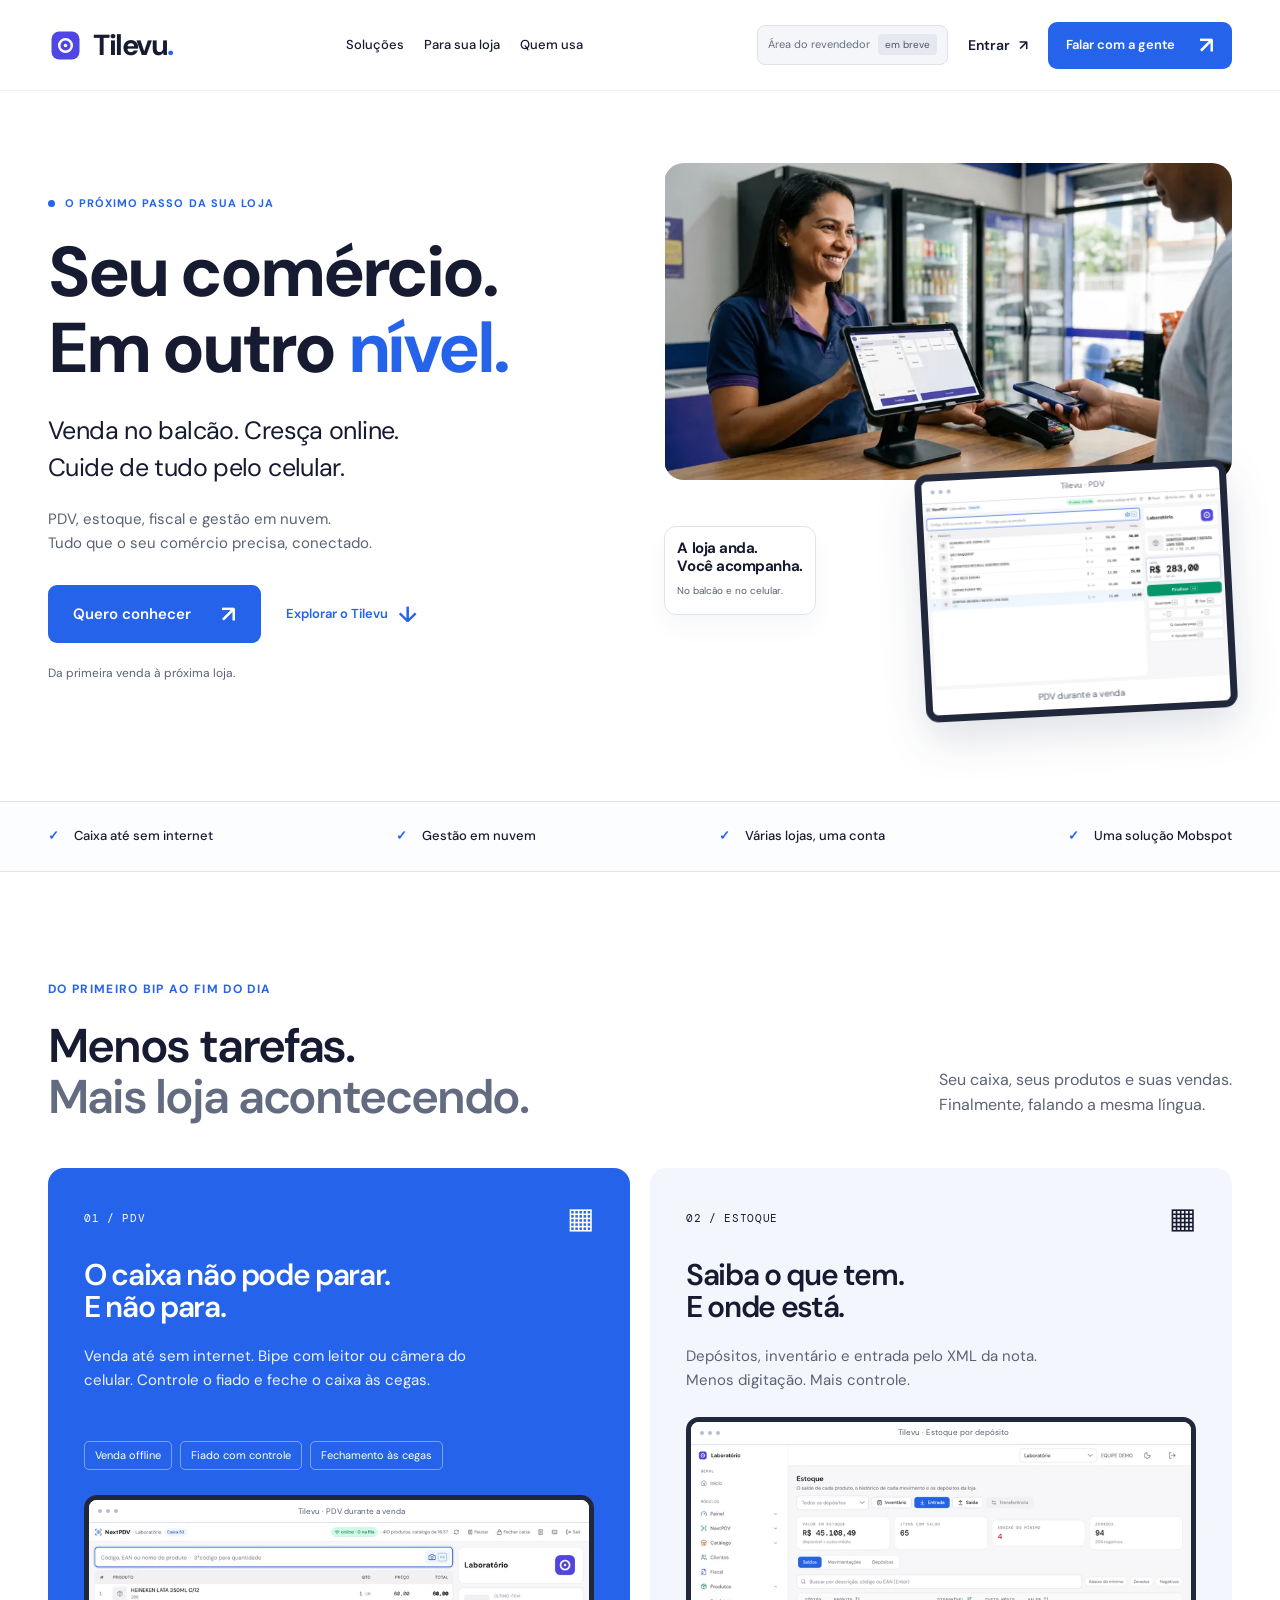
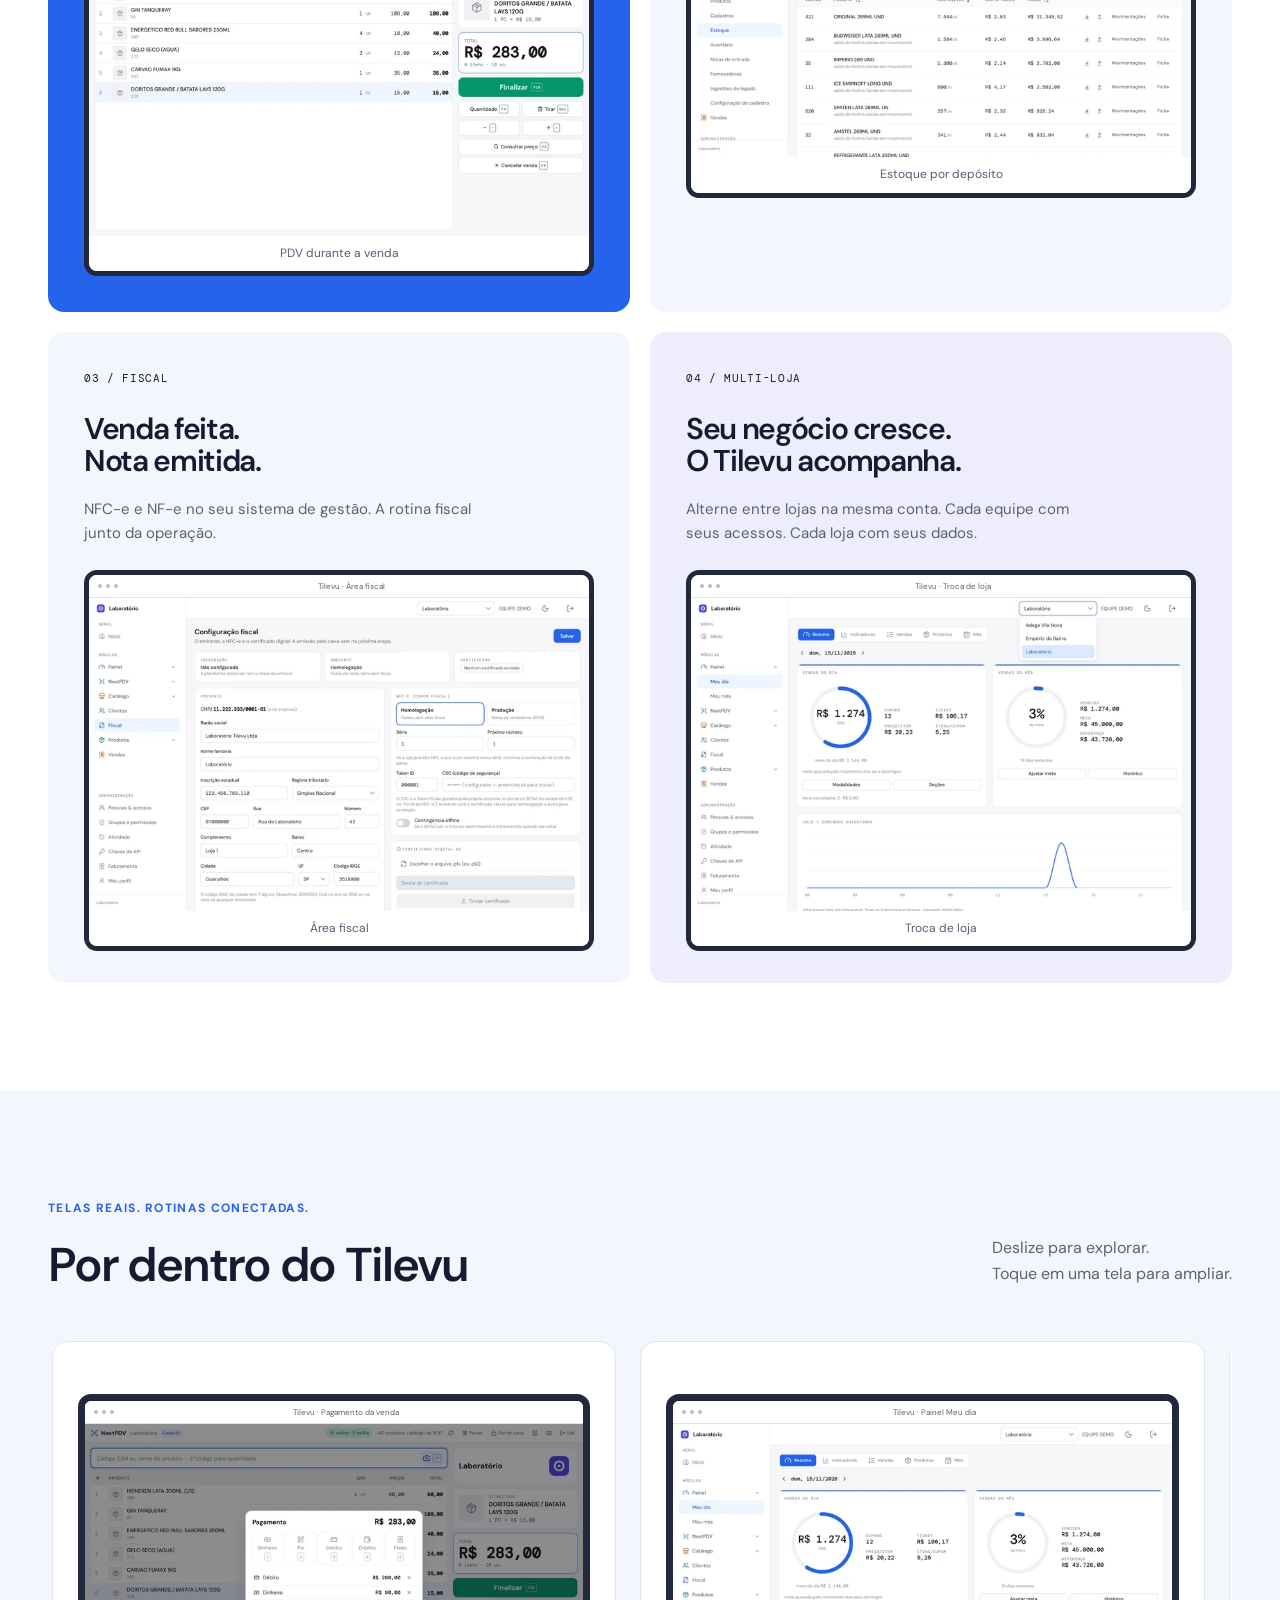
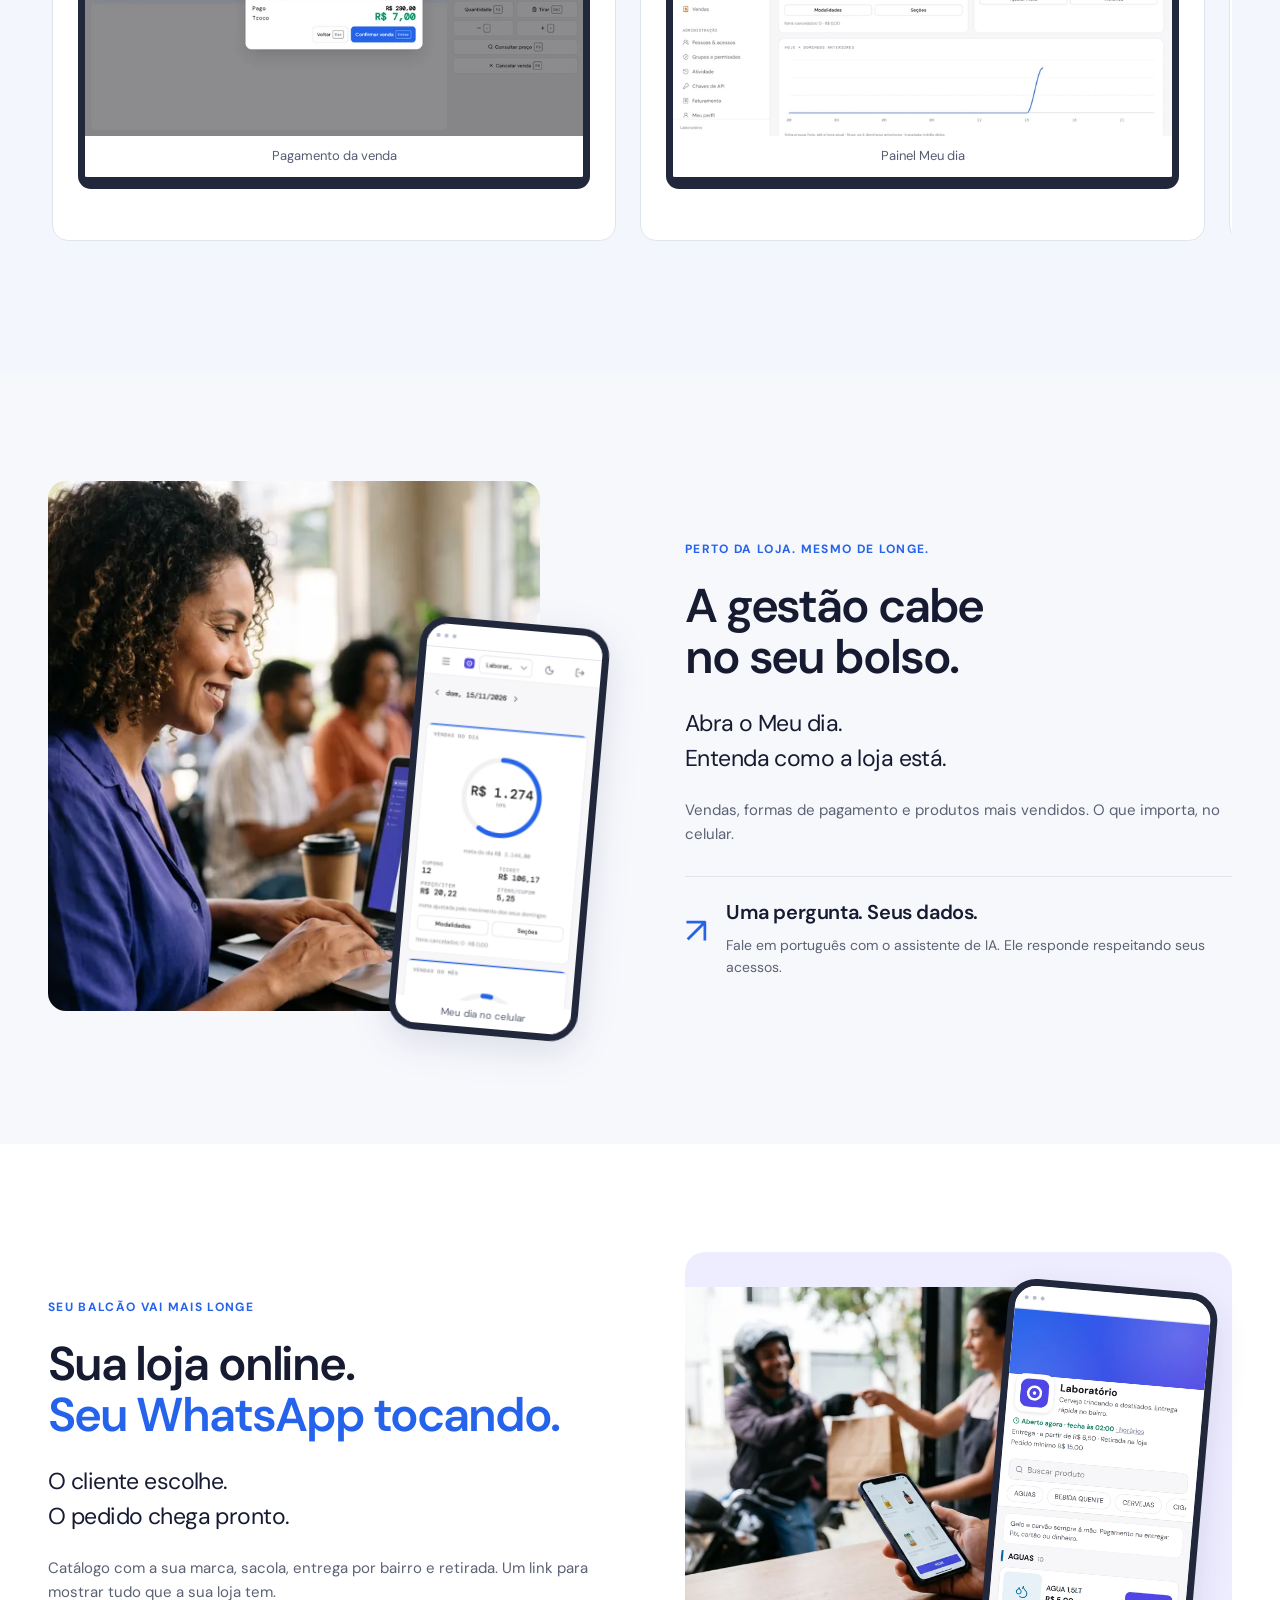
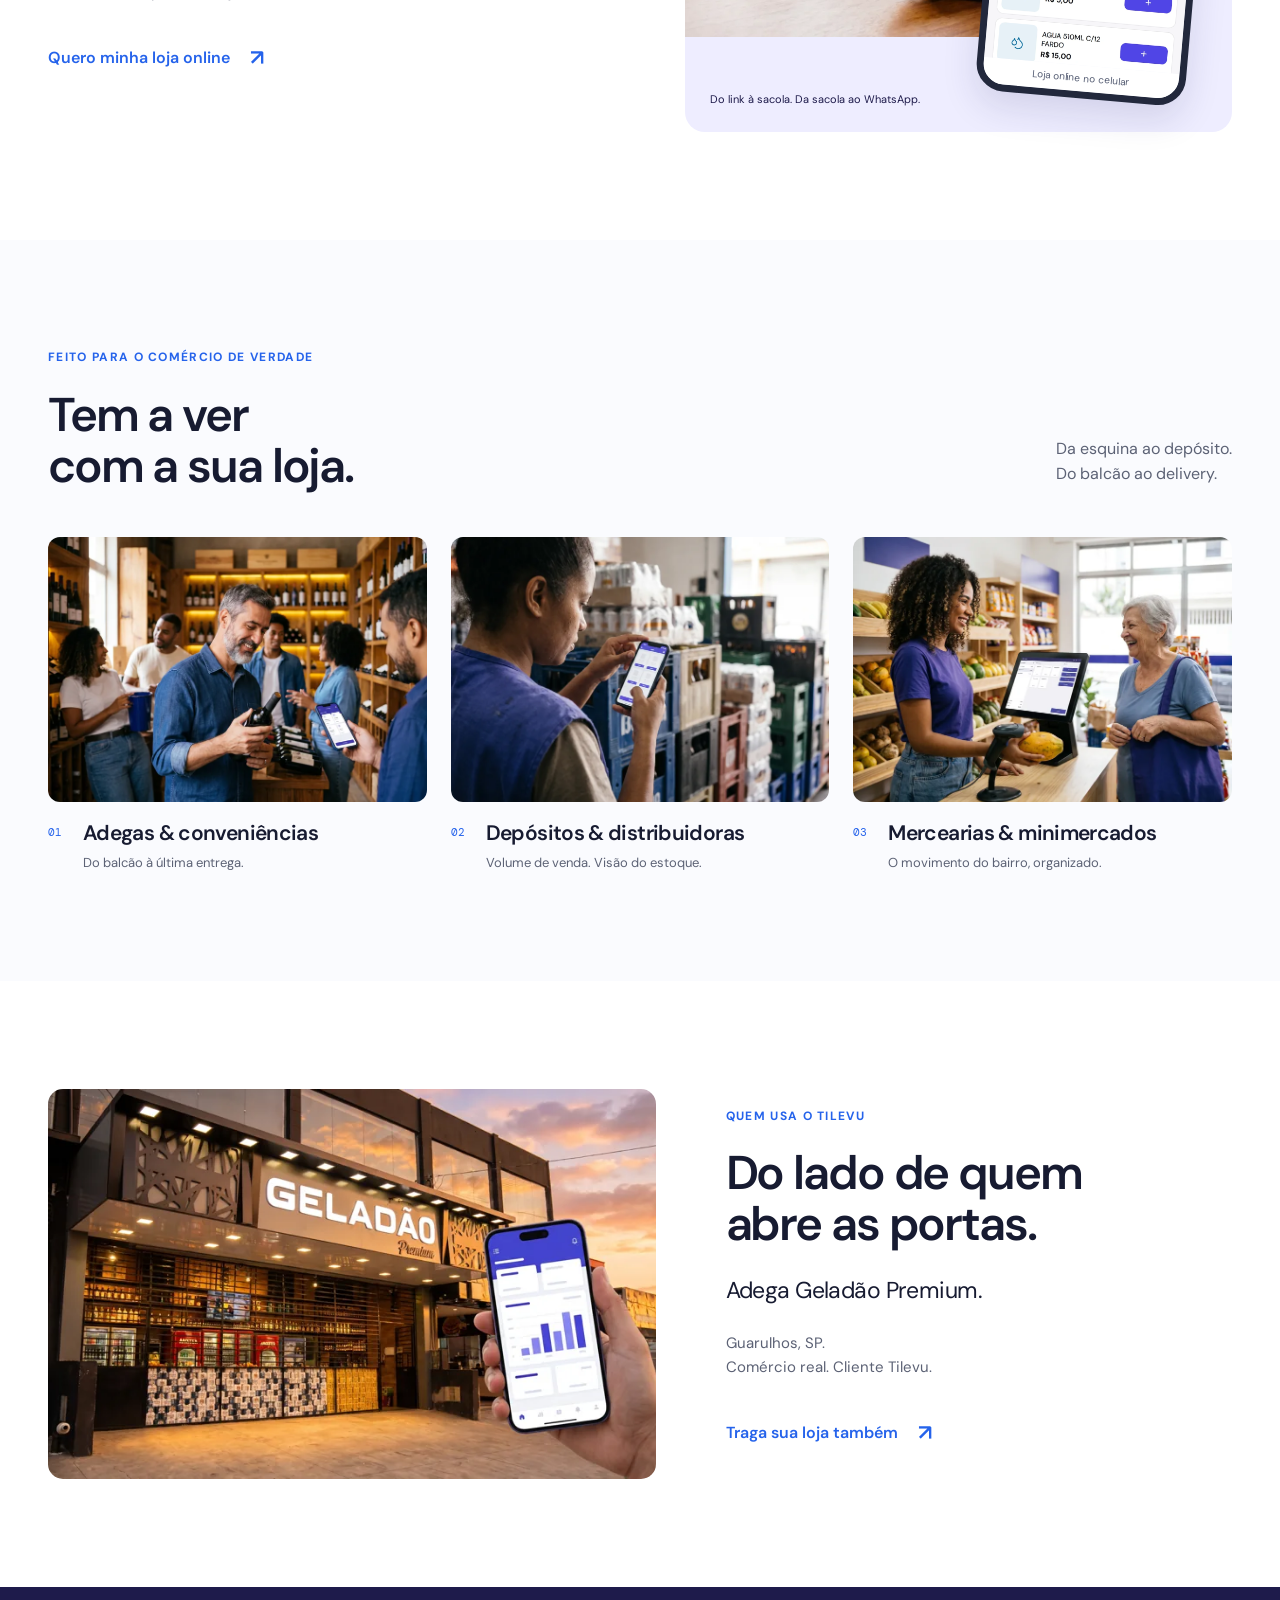
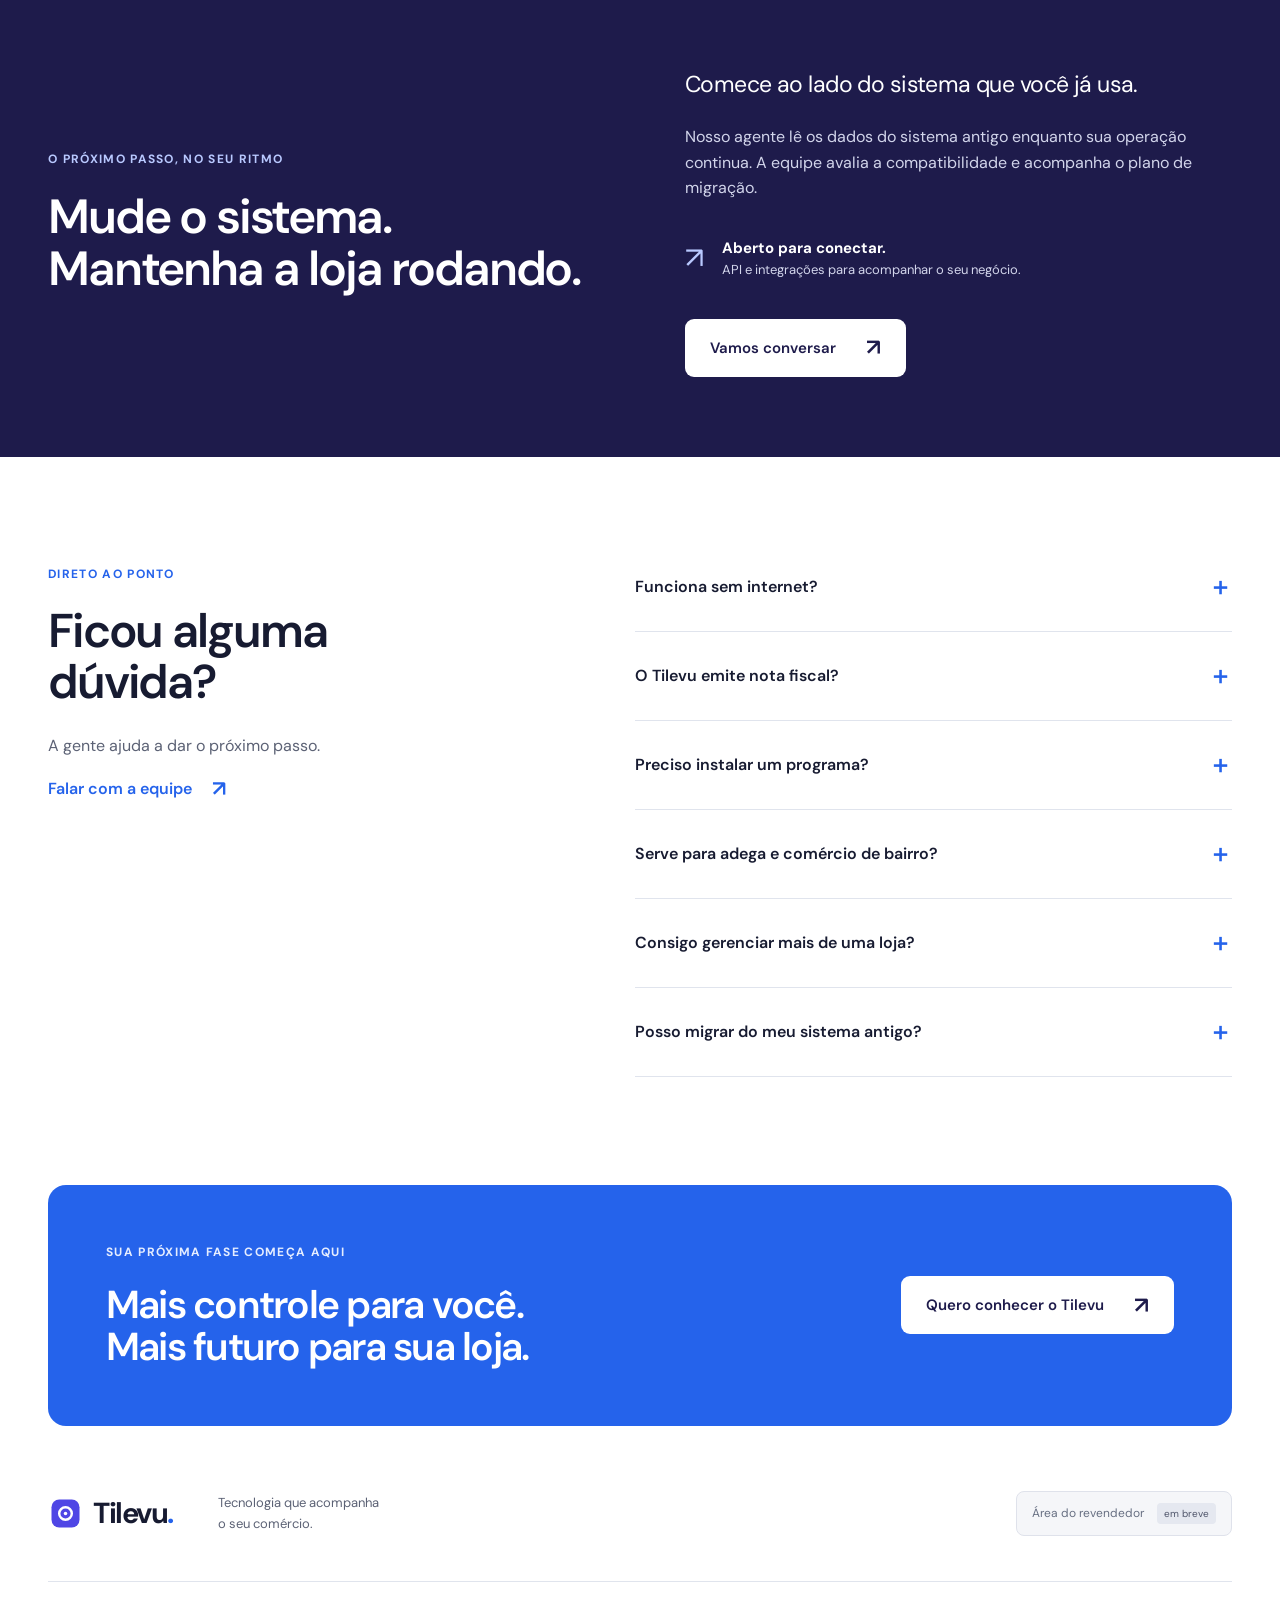
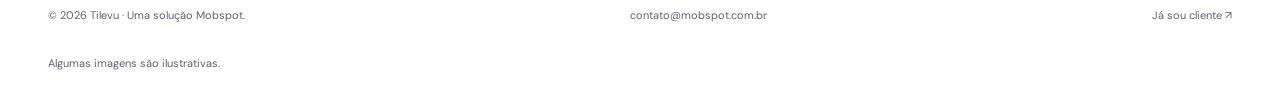
==== commit acd2ab1e: "Rotulo neutro no aparelho do heroi (desktop mostra o PDV de balcao)" ====
--- a/index.html
+++ b/index.html
@@ -12,7 +12,7 @@
 <script type="application/ld+json">{"@context": "https://schema.org", "@type": "WebPage", "url": "https://site.tilevu.com.br/", "@graph": [{"@type": "Organization", "@id": "https://mobspot.com.br/#organization", "name": "Mobspot", "url": "https://mobspot.com.br/", "email": "contato@mobspot.com.br"}, {"@type": "SoftwareApplication", "@id": "https://site.tilevu.com.br/#software", "name": "Tilevu", "url": "https://site.tilevu.com.br/", "applicationCategory": "BusinessApplication", "operatingSystem": "Web", "description": "Sistema de gestão em nuvem para o comércio: PDV, estoque, fiscal, loja online e multi-loja.", "publisher": {"@id": "https://mobspot.com.br/#organization"}, "featureList": ["PDV com venda offline", "Estoque e entrada por XML", "NFC-e e NF-e", "Loja online com pedido pelo WhatsApp", "Multi-loja", "Meu dia no celular", "Assistente de IA", "API e integrações"]}, {"@type": "FAQPage", "@id": "https://site.tilevu.com.br/#duvidas", "mainEntity": [{"@type": "Question", "name": "Funciona sem internet?", "acceptedAnswer": {"@type": "Answer", "text": "Sim. O PDV continua registrando vendas sem internet e sincroniza quando a conexão volta. Os recursos online precisam de conexão."}}, {"@type": "Question", "name": "O Tilevu emite nota fiscal?", "acceptedAnswer": {"@type": "Answer", "text": "A solução inclui emissão de NFC-e e NF-e. A configuração fiscal da loja, o certificado e os requisitos de emissão são alinhados no atendimento."}}, {"@type": "Question", "name": "Preciso instalar um programa?", "acceptedAnswer": {"@type": "Answer", "text": "O Tilevu funciona no navegador, em nuvem. Você também pode adicionar um atalho como aplicativo no computador ou no celular. A integração com o sistema antigo usa um agente local."}}, {"@type": "Question", "name": "Serve para adega e comércio de bairro?", "acceptedAnswer": {"@type": "Answer", "text": "Sim. O Tilevu atende adegas, depósitos e distribuidoras de bebidas, mercearias, minimercados e conveniências."}}, {"@type": "Question", "name": "Consigo gerenciar mais de uma loja?", "acceptedAnswer": {"@type": "Answer", "text": "Sim. Você alterna entre lojas na mesma conta, com dados separados e permissões para cada equipe."}}, {"@type": "Question", "name": "Posso migrar do meu sistema antigo?", "acceptedAnswer": {"@type": "Answer", "text": "Sim. O agente de integração lê o sistema antigo enquanto a loja continua operando. A compatibilidade e o plano de migração são avaliados com a equipe; há integração com Hotline/Firebird."}}]}]}</script><script src="assets/motion.js" defer></script></head><body><a class="skip-link" href="#conteudo">Pular para o conteúdo</a>
 <header class="header"><div class="wrap nav"><a class="brand" href="#inicio" aria-label="Tilevu, início"><img src="assets/logo-padrao.svg" width="35" height="35" alt="Símbolo do Tilevu"><span>Tilevu<span class="brand-dot">.</span></span></a><nav aria-label="Principal"><a href="#solucoes">Soluções</a><a href="#segmentos">Para sua loja</a><a href="#quem-usa">Quem usa</a></nav><div class="nav-actions"><div class="reseller header-reseller"><button type="button" disabled aria-disabled="true">Área do revendedor <span>em breve</span></button></div><a class="login" href="https://tilevu.com.br">Entrar <span aria-hidden="true">↗</span></a><a class="button small" href="mailto:contato@mobspot.com.br">Falar com a gente <span aria-hidden="true">↗</span></a></div></div></header>
 <main id="conteudo">
-<section id="inicio" class="hero wrap" aria-labelledby="hero-title"><div class="hero-copy"><p class="eyebrow"><span class="status-dot"></span> O próximo passo da sua loja</p><h1 id="hero-title">Seu comércio.<br>Em outro <span class="blue">nível.</span></h1><p class="lead">Venda no balcão. Cresça online.<br>Cuide de tudo pelo celular.</p><p class="hero-description">PDV, estoque, fiscal e gestão em nuvem.<br>Tudo que o seu comércio precisa, conectado.</p><div class="hero-actions"><a class="button" href="mailto:contato@mobspot.com.br">Quero conhecer <span aria-hidden="true">↗</span></a><a class="text-link" href="#solucoes">Explorar o Tilevu <span aria-hidden="true">↓</span></a></div><p class="quiet">Da primeira venda à próxima loja.</p></div><div class="hero-art"><img class="hero-photo" src="assets/images/ia-hero-balcao-800.webp" srcset="assets/images/ia-hero-balcao-800.webp 800w, assets/images/ia-hero-balcao-1600.webp 1600w" sizes="(max-width: 760px) 100vw, 50vw" width="1600" height="893" alt="Cena ilustrativa de uma lojista atendendo um cliente no balcão" fetchpriority="high" decoding="async"><div class="hero-sticker"><span class="sticker-icon" aria-hidden="true">↗</span><div><strong>A loja anda.<br>Você acompanha.</strong><span>No balcão e no celular.</span></div></div><div class="hero-device"><!-- print:10-pdv-celular.png:start --><figure class="device hero-screen" data-print="10-pdv-celular.png"><div class="device-bar" aria-hidden="true"><i></i><i></i><i></i><span>Tilevu · PDV no celular</span></div><a href="#solucoes" aria-label="Conheça o PDV do Tilevu"><picture><source media="(max-width: 640px)" srcset="assets/prints/10-pdv-celular-720.webp 720w, assets/prints/10-pdv-celular-1170.webp 1170w" sizes="140px"><img class="product-print" src="assets/prints/01-pdv-venda-720.webp" srcset="assets/prints/01-pdv-venda-720.webp 720w, assets/prints/01-pdv-venda-1440.webp 1440w" sizes="(max-width: 800px) 180px, 340px" alt="Captura real do Tilevu: PDV durante uma venda" width="2880" height="1800" fetchpriority="high" decoding="async"></picture></a><figcaption>PDV durante a venda</figcaption></figure><!-- print:10-pdv-celular.png:end --></div></div></section>
+<section id="inicio" class="hero wrap" aria-labelledby="hero-title"><div class="hero-copy"><p class="eyebrow"><span class="status-dot"></span> O próximo passo da sua loja</p><h1 id="hero-title">Seu comércio.<br>Em outro <span class="blue">nível.</span></h1><p class="lead">Venda no balcão. Cresça online.<br>Cuide de tudo pelo celular.</p><p class="hero-description">PDV, estoque, fiscal e gestão em nuvem.<br>Tudo que o seu comércio precisa, conectado.</p><div class="hero-actions"><a class="button" href="mailto:contato@mobspot.com.br">Quero conhecer <span aria-hidden="true">↗</span></a><a class="text-link" href="#solucoes">Explorar o Tilevu <span aria-hidden="true">↓</span></a></div><p class="quiet">Da primeira venda à próxima loja.</p></div><div class="hero-art"><img class="hero-photo" src="assets/images/ia-hero-balcao-800.webp" srcset="assets/images/ia-hero-balcao-800.webp 800w, assets/images/ia-hero-balcao-1600.webp 1600w" sizes="(max-width: 760px) 100vw, 50vw" width="1600" height="893" alt="Cena ilustrativa de uma lojista atendendo um cliente no balcão" fetchpriority="high" decoding="async"><div class="hero-sticker"><span class="sticker-icon" aria-hidden="true">↗</span><div><strong>A loja anda.<br>Você acompanha.</strong><span>No balcão e no celular.</span></div></div><div class="hero-device"><!-- print:10-pdv-celular.png:start --><figure class="device hero-screen" data-print="10-pdv-celular.png"><div class="device-bar" aria-hidden="true"><i></i><i></i><i></i><span>Tilevu · PDV</span></div><a href="#solucoes" aria-label="Conheça o PDV do Tilevu"><picture><source media="(max-width: 640px)" srcset="assets/prints/10-pdv-celular-720.webp 720w, assets/prints/10-pdv-celular-1170.webp 1170w" sizes="140px"><img class="product-print" src="assets/prints/01-pdv-venda-720.webp" srcset="assets/prints/01-pdv-venda-720.webp 720w, assets/prints/01-pdv-venda-1440.webp 1440w" sizes="(max-width: 800px) 180px, 340px" alt="Captura real do Tilevu: PDV durante uma venda" width="2880" height="1800" fetchpriority="high" decoding="async"></picture></a><figcaption>PDV durante a venda</figcaption></figure><!-- print:10-pdv-celular.png:end --></div></div></section>
 <div class="promise-strip"><div class="wrap"><span><b aria-hidden="true">✓</b> Caixa até sem internet</span><span><b aria-hidden="true">✓</b> Gestão em nuvem</span><span><b aria-hidden="true">✓</b> Várias lojas, uma conta</span><span><b aria-hidden="true">✓</b> Uma solução Mobspot</span></div></div>
 <section id="solucoes" class="section wrap"><div class="section-heading reveal"><div><p class="eyebrow">Do primeiro bip ao fim do dia</p><h2>Menos tarefas.<br><span class="muted">Mais loja acontecendo.</span></h2></div><p>Seu caixa, seus produtos e suas vendas.<br>Finalmente, falando a mesma língua.</p></div><div class="feature-grid">
 <article class="feature feature-blue reveal"><div class="feature-top"><span class="module-number">01 / PDV</span><span class="feature-symbol" aria-hidden="true">▦</span></div><h3>O caixa não pode parar.<br>E não para.</h3><p>Venda até sem internet. Bipe com leitor ou câmera do celular. Controle o fiado e feche o caixa às cegas.</p><div class="chips"><span>Venda offline</span><span>Fiado com controle</span><span>Fechamento às cegas</span></div><!-- print:01-pdv-venda.png:start --><figure class="device tablet" data-print="01-pdv-venda.png"><div class="device-bar" aria-hidden="true"><i></i><i></i><i></i><span>Tilevu · PDV durante a venda</span></div><a href="assets/prints/01-pdv-venda.png" aria-label="Ampliar captura: PDV durante a venda"><img class="product-print" src="assets/prints/01-pdv-venda-720.webp" srcset="assets/prints/01-pdv-venda-720.webp 720w, assets/prints/01-pdv-venda-1440.webp 1440w" sizes="(max-width: 640px) 85vw, (max-width: 1024px) 42vw, 520px" alt="Captura real do Tilevu: PDV durante a venda" width="2880" height="1800" loading="lazy" decoding="async"></a><figcaption>PDV durante a venda</figcaption></figure><!-- print:01-pdv-venda.png:end --></article>
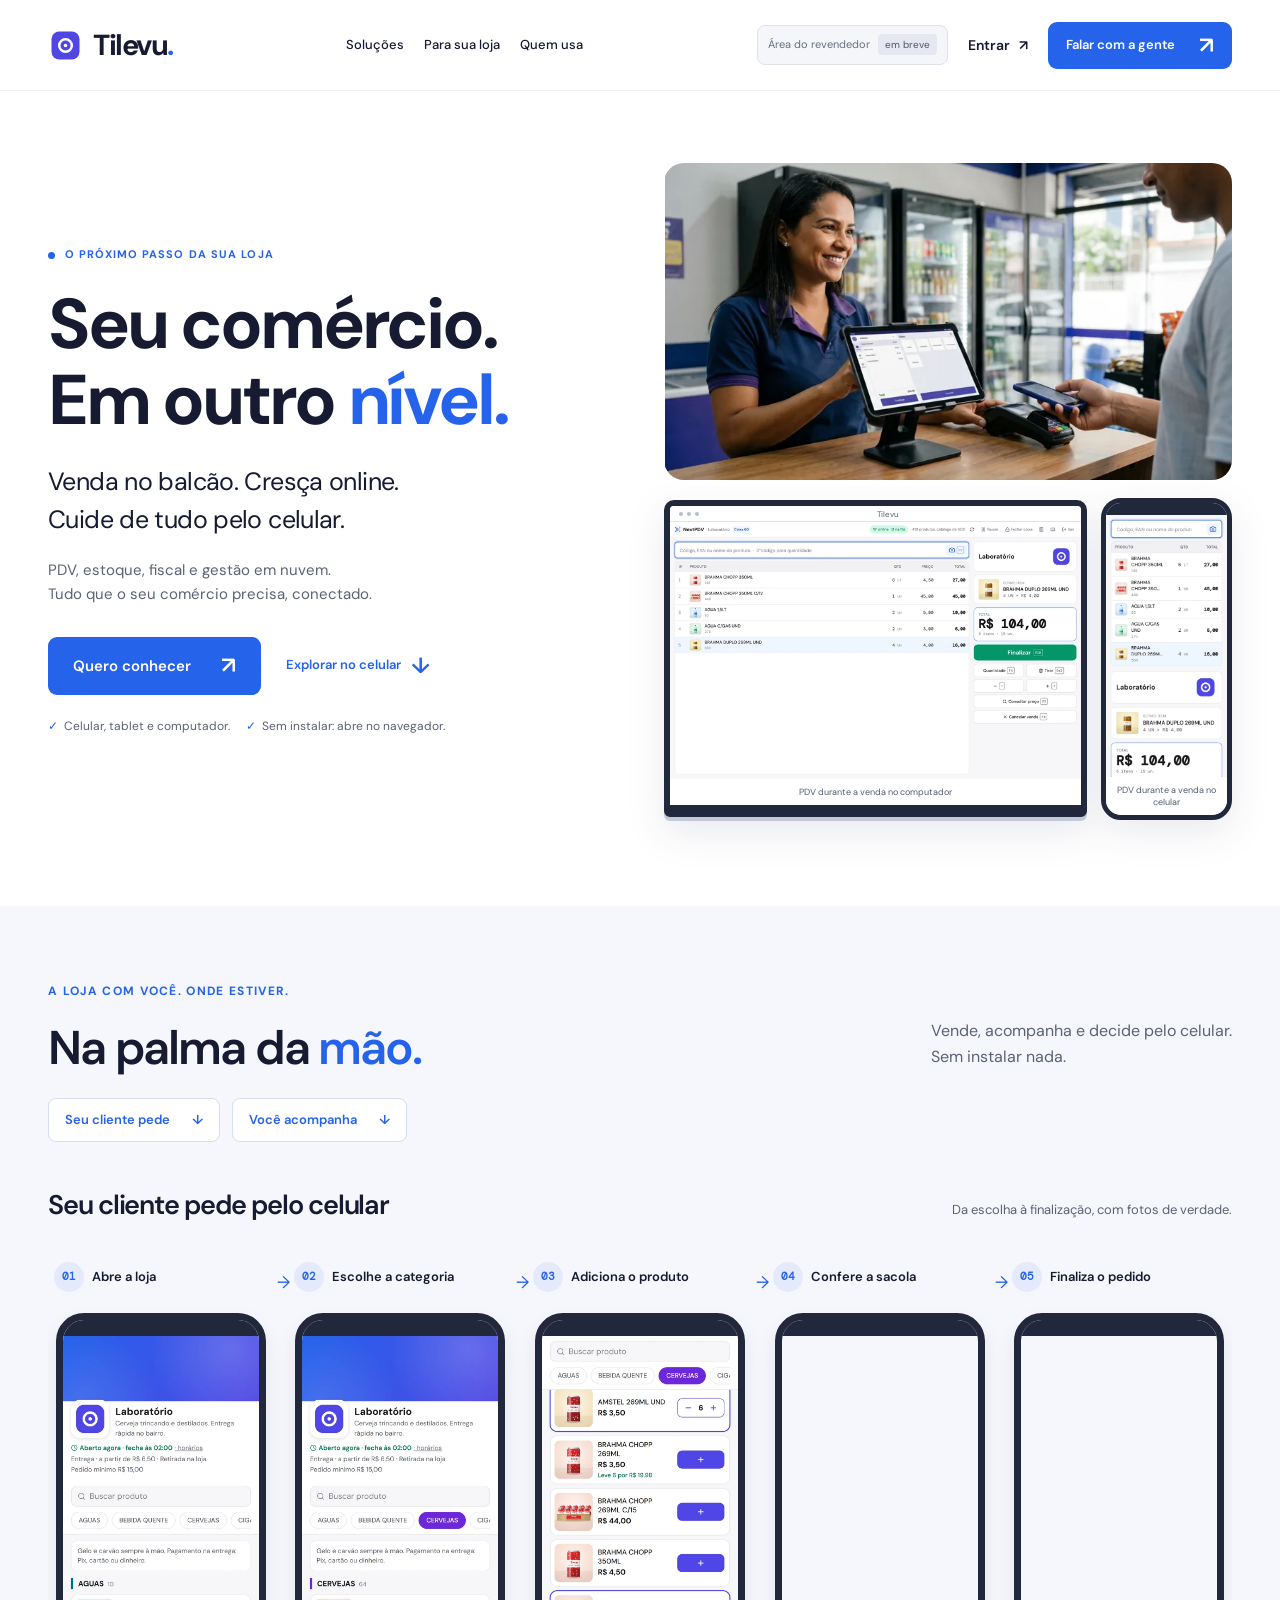
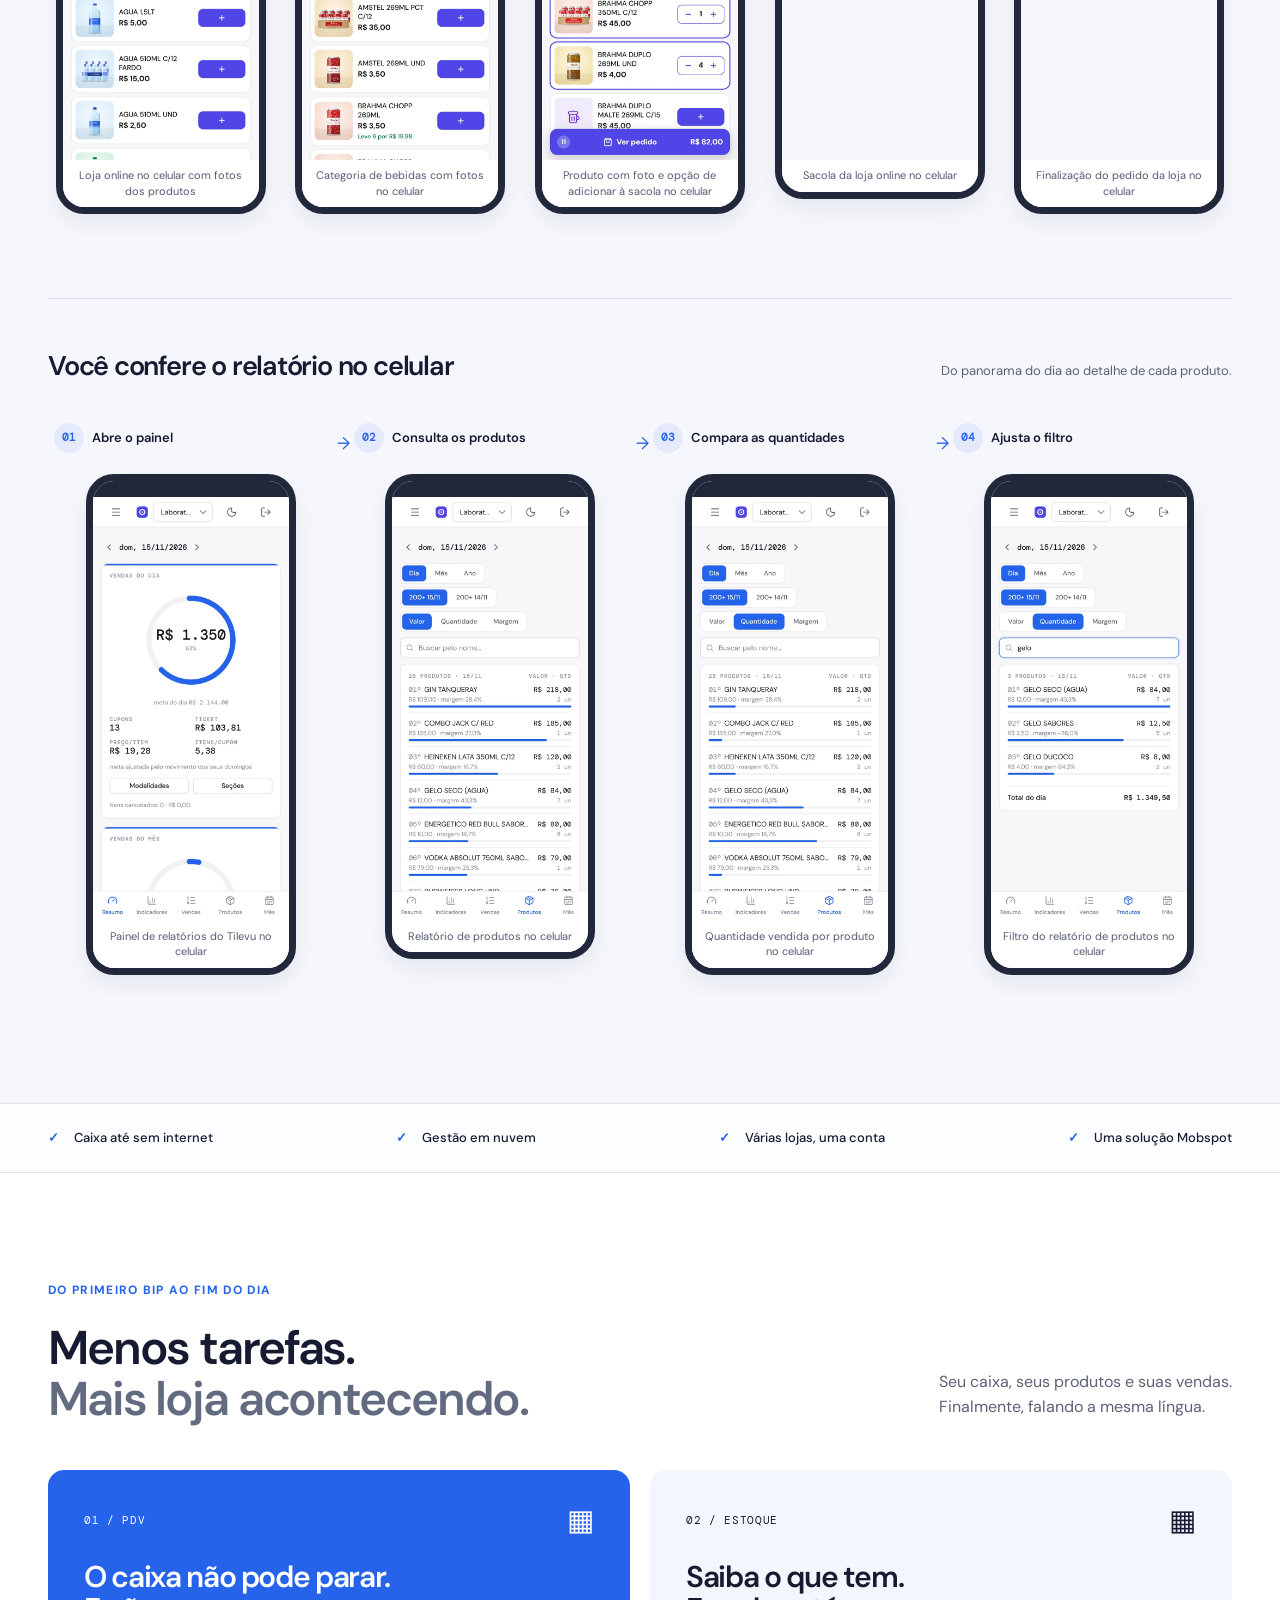
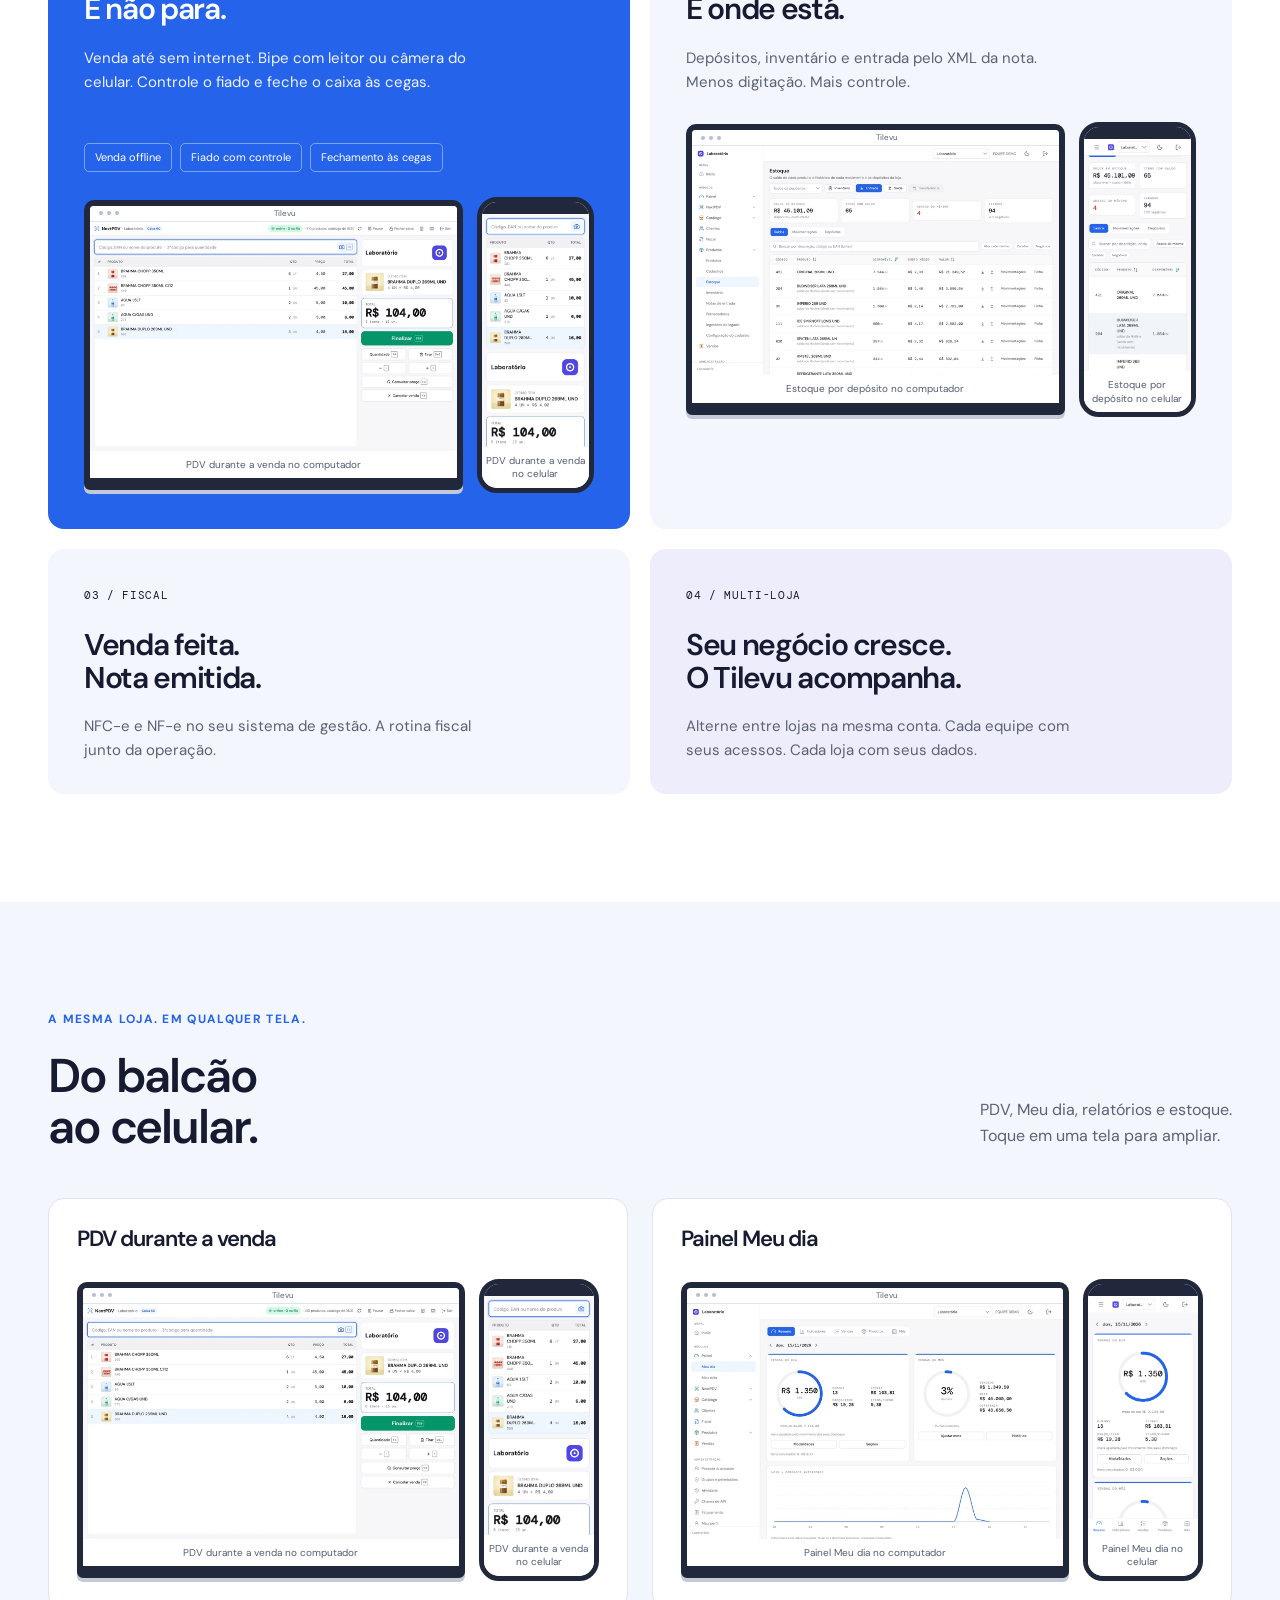
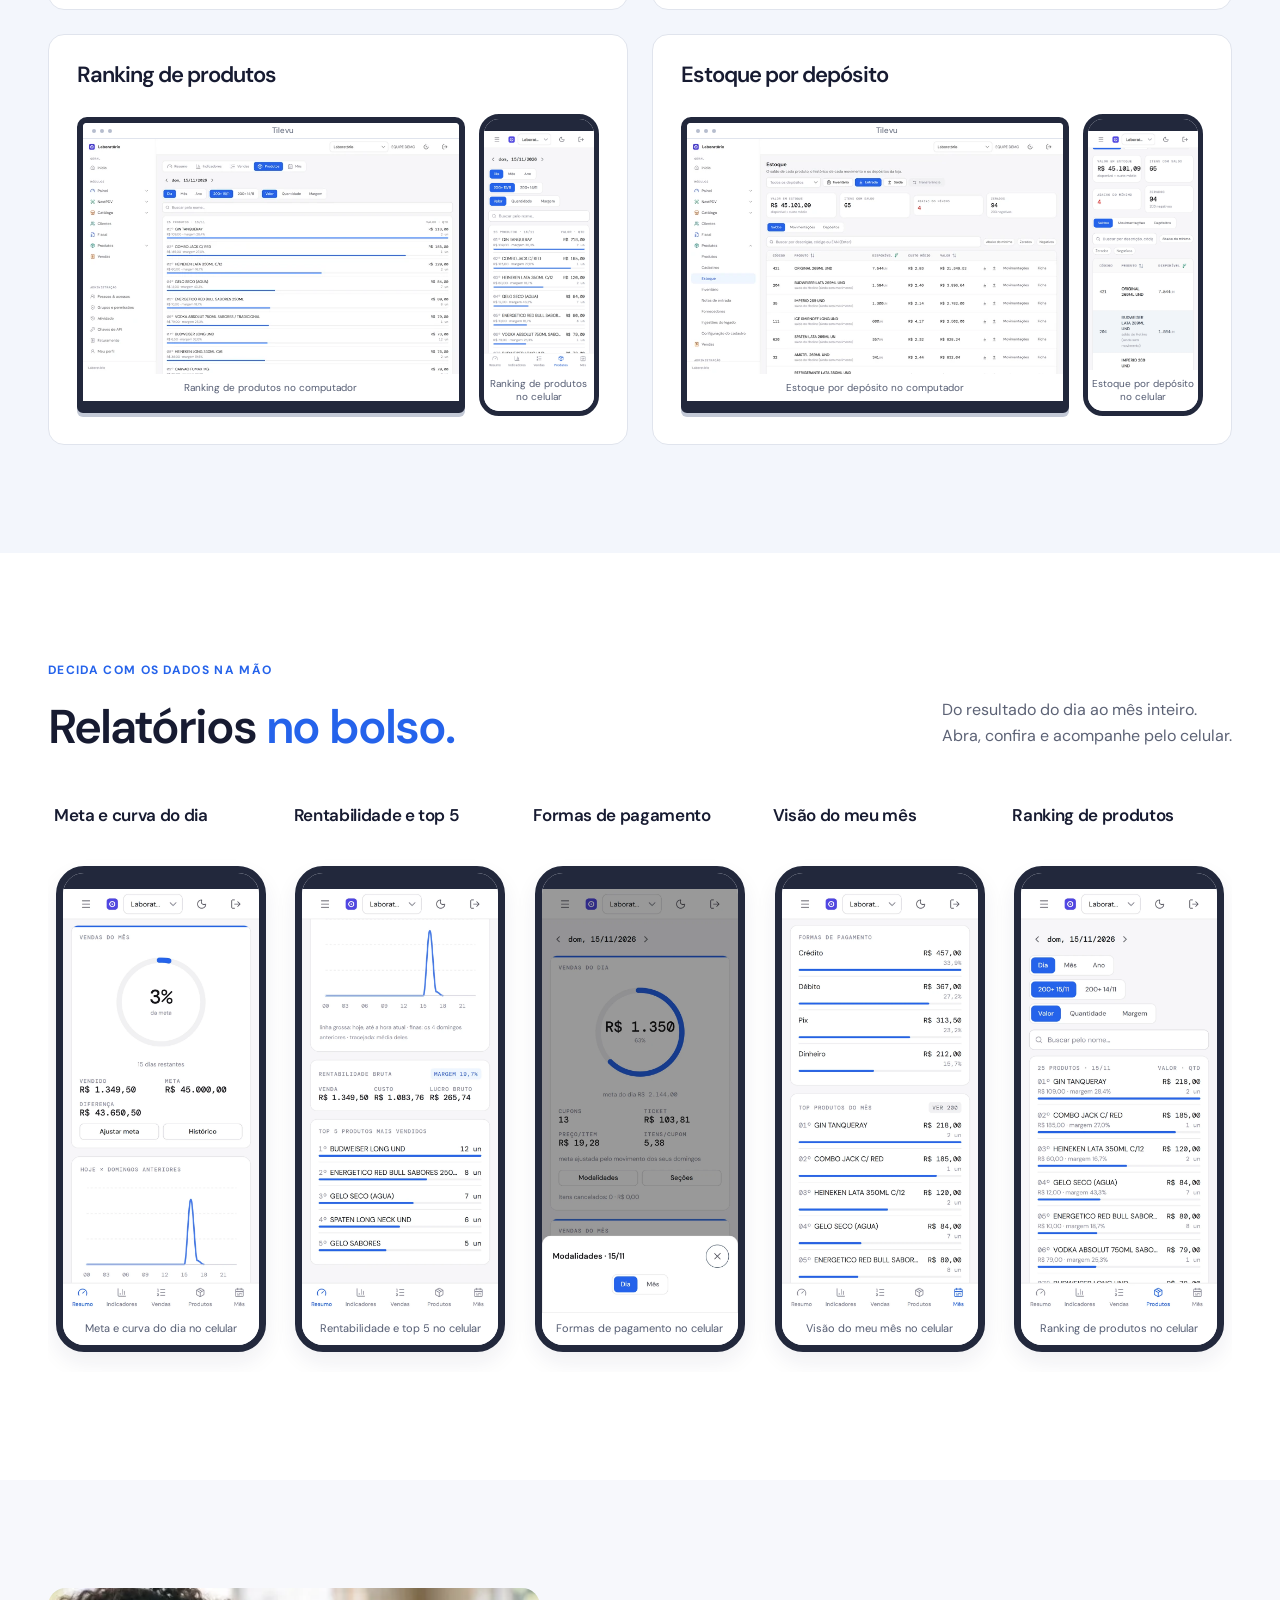
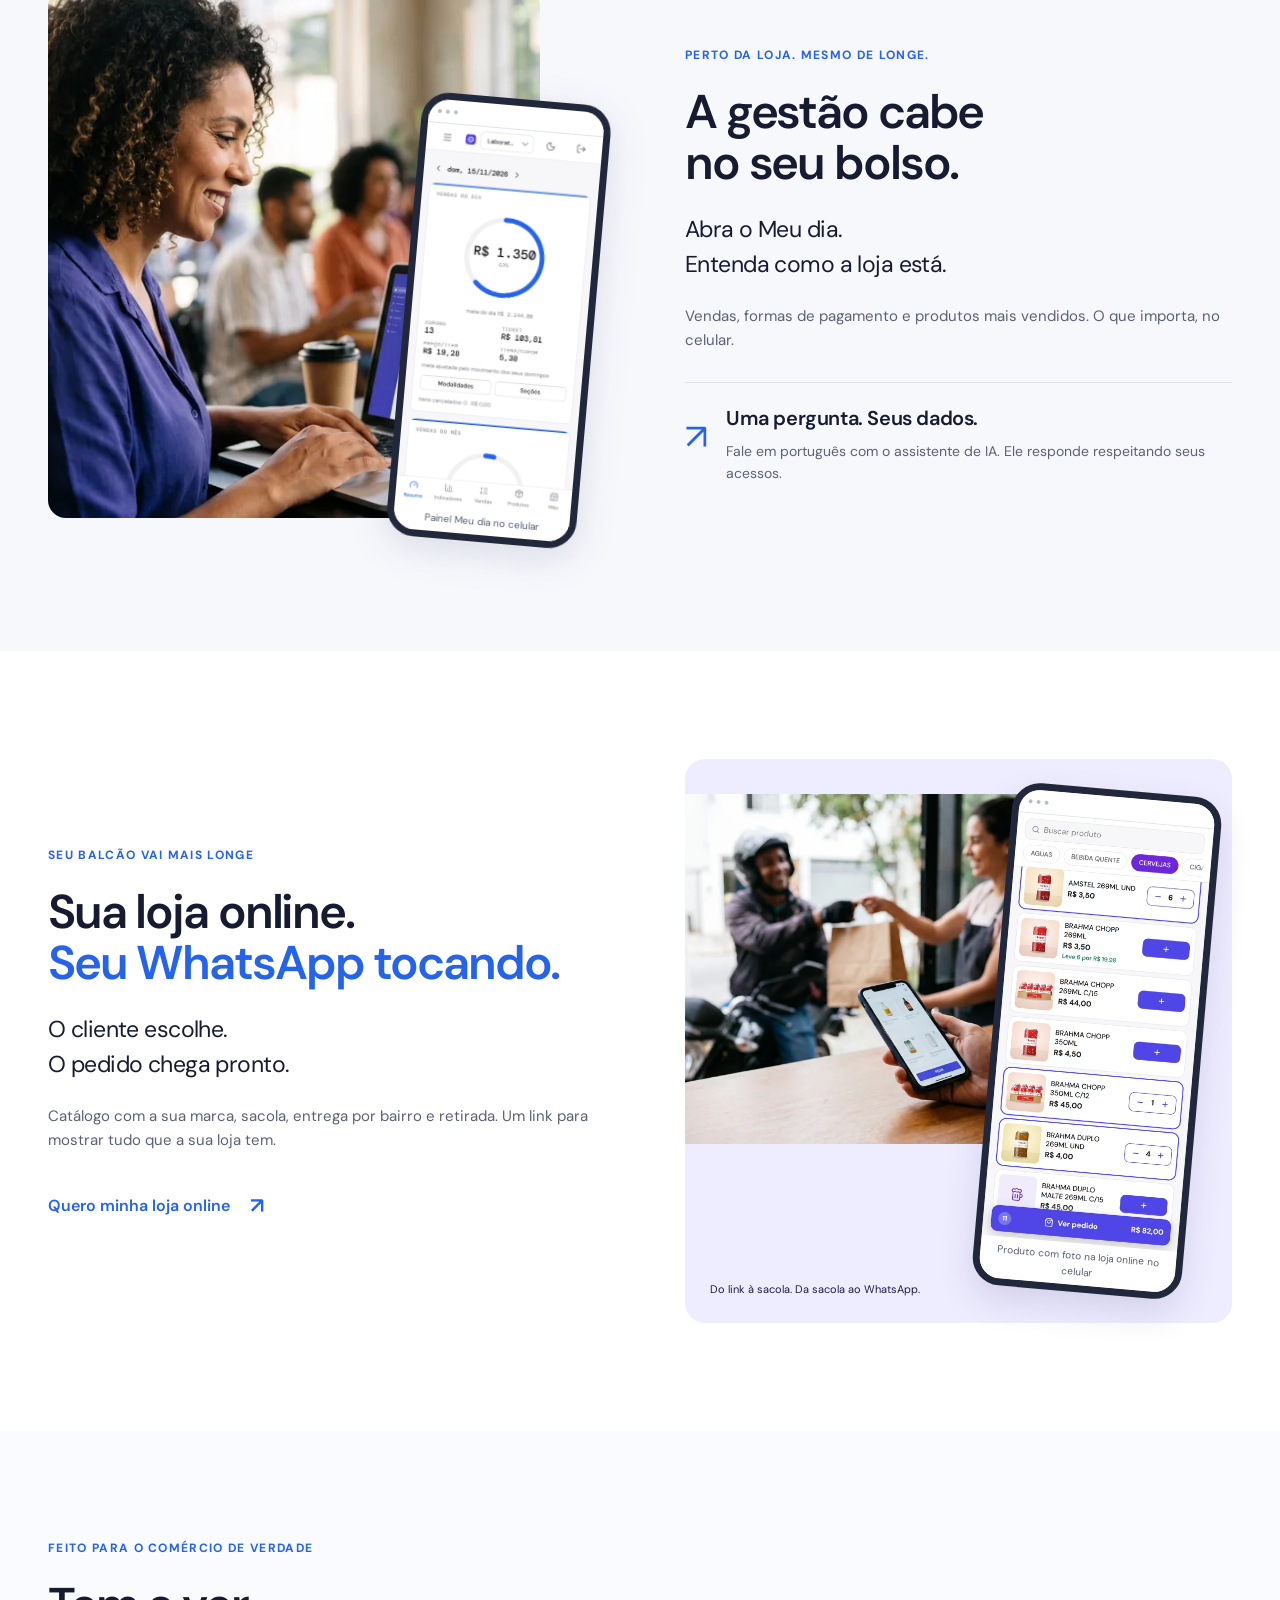
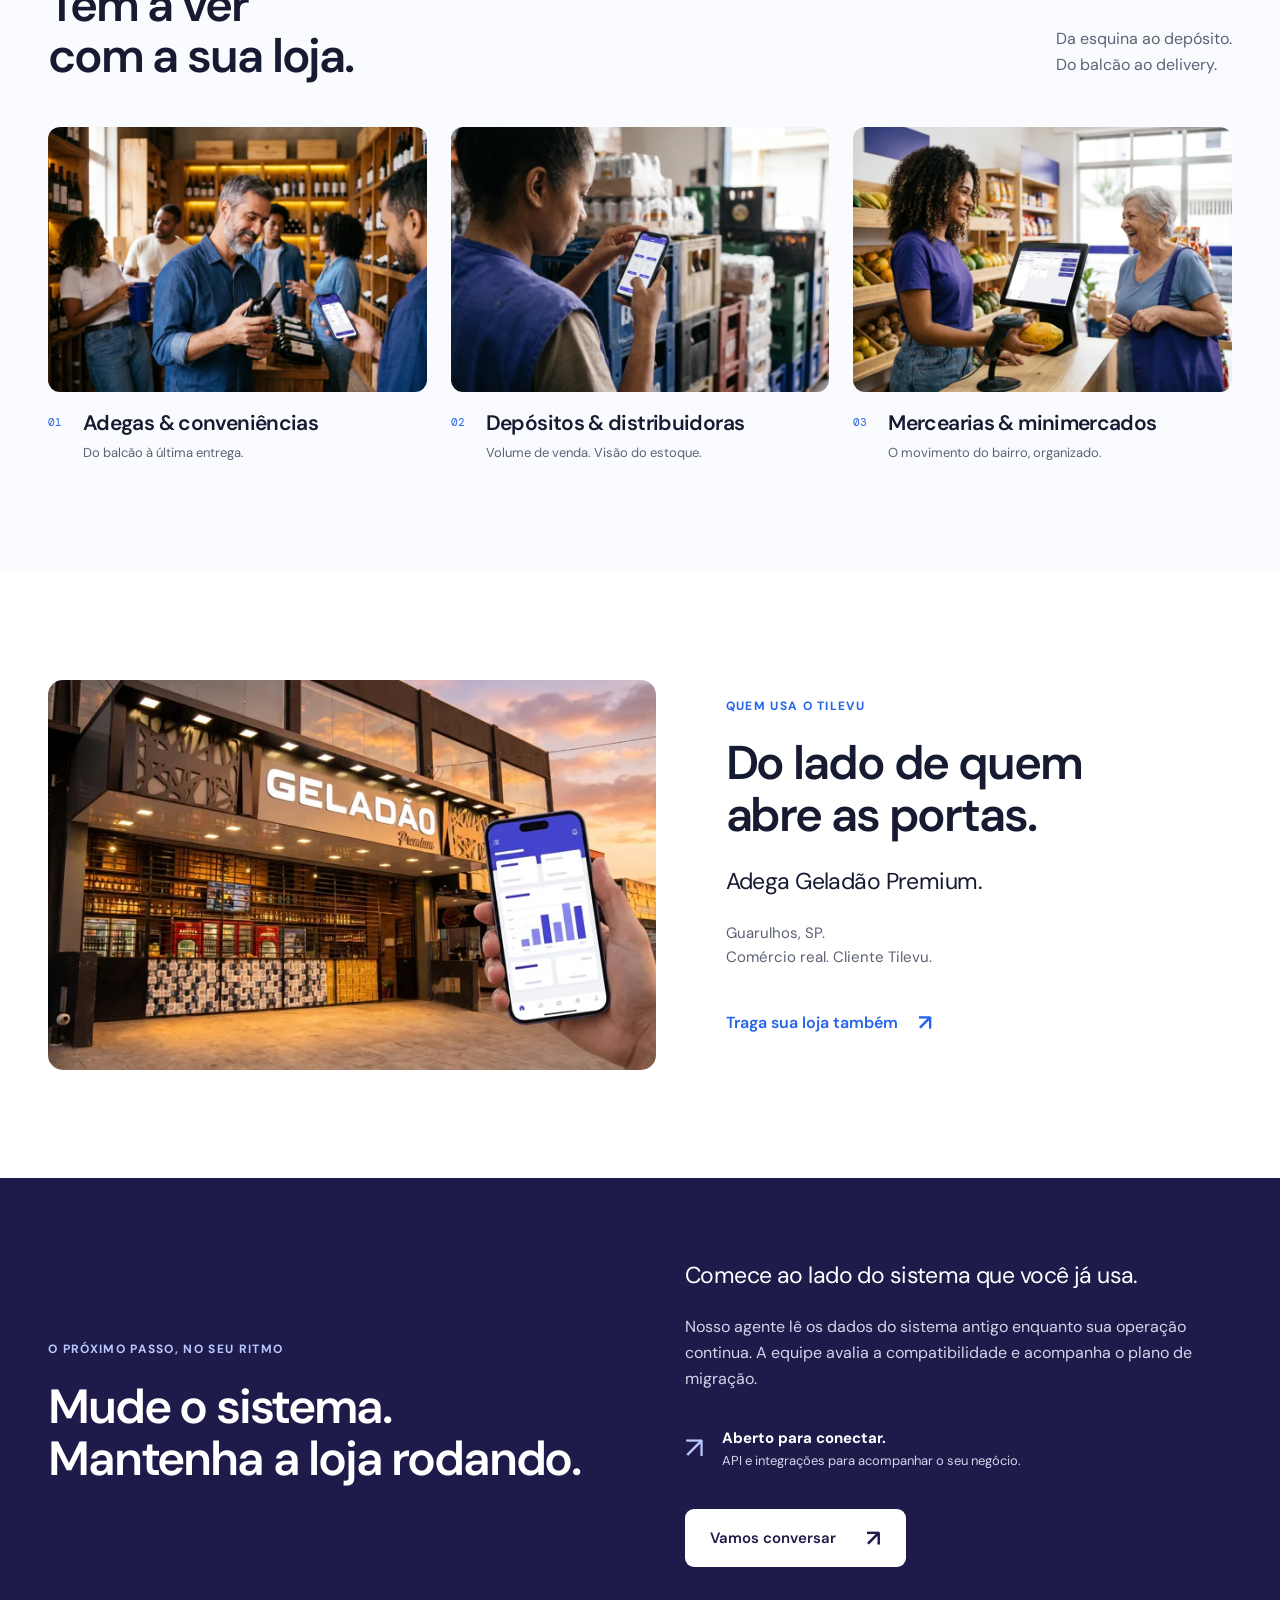
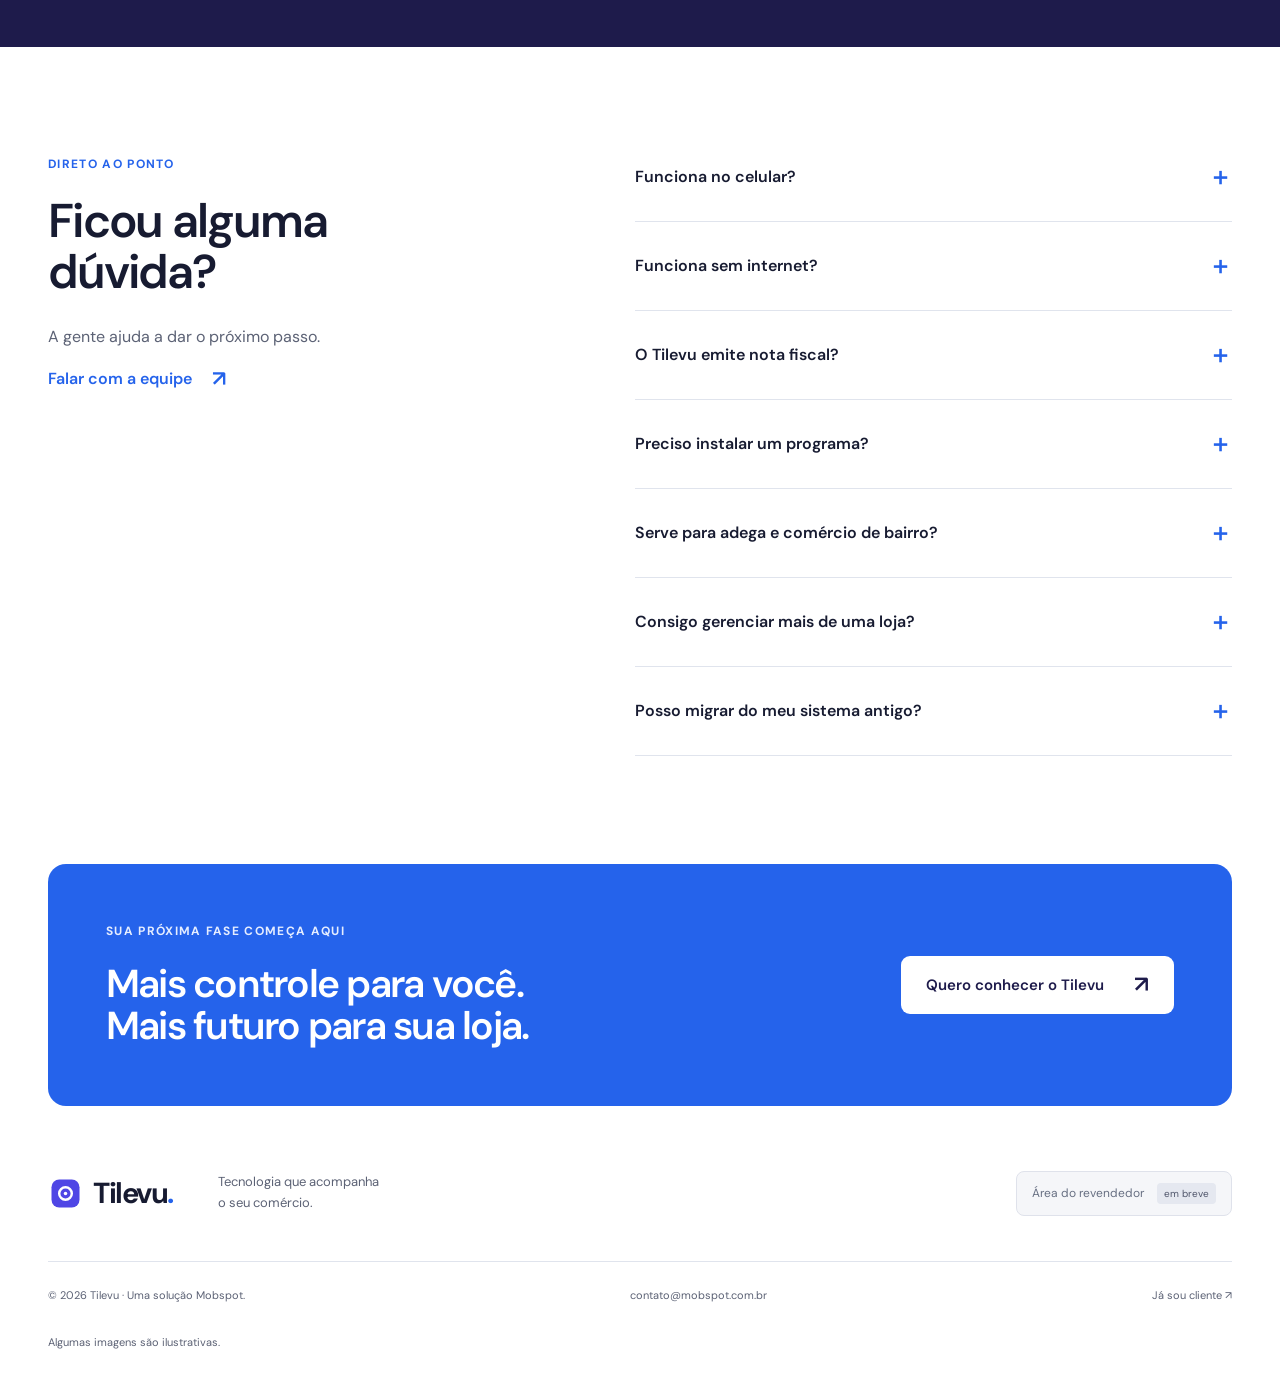
==== commit 73ad93b8: "Destaca uso mobile com pares reais, fluxos e relatorios" ====
--- a/index.html
+++ b/index.html
@@ -4,27 +4,29 @@
 <meta name="description" content="Do balcão ao celular: PDV que vende até sem internet, estoque, notas fiscais e loja online. Conheça o Tilevu, a gestão em nuvem para o seu comércio.">
 <meta name="theme-color" content="#2563eb"><link rel="canonical" href="https://site.tilevu.com.br/">
 <link rel="icon" href="assets/favicon-padrao.svg" type="image/svg+xml"><link rel="manifest" href="site.webmanifest">
-<link rel="stylesheet" href="assets/fonts/fonts.css"><link rel="stylesheet" href="assets/style.css">
+<link rel="stylesheet" href="assets/fonts/fonts.css"><link rel="stylesheet" href="assets/style.css"><link rel="stylesheet" href="assets/mobile.css">
 <meta property="og:type" content="website"><meta property="og:locale" content="pt_BR"><meta property="og:site_name" content="Tilevu">
 <meta property="og:title" content="Seu comércio no próximo nível. | Tilevu"><meta property="og:description" content="Venda no balcão. Cresça online. Cuide de tudo pelo celular. Conheça o Tilevu.">
 <meta property="og:url" content="https://site.tilevu.com.br/"><meta property="og:image" content="https://site.tilevu.com.br/assets/og-image.png"><meta property="og:image:width" content="1200"><meta property="og:image:height" content="630"><meta property="og:image:alt" content="Tilevu · seu comércio no próximo nível, com imagem ilustrativa de atendimento no balcão">
 <meta name="twitter:card" content="summary_large_image"><meta name="twitter:title" content="Tilevu | Seu comércio no próximo nível"><meta name="twitter:description" content="PDV, estoque, fiscal e loja online. Tudo conectado ao seu comércio."><meta name="twitter:image" content="https://site.tilevu.com.br/assets/og-image.png"><meta name="twitter:image:alt" content="Tilevu · seu comércio no próximo nível">
-<script type="application/ld+json">{"@context": "https://schema.org", "@type": "WebPage", "url": "https://site.tilevu.com.br/", "@graph": [{"@type": "Organization", "@id": "https://mobspot.com.br/#organization", "name": "Mobspot", "url": "https://mobspot.com.br/", "email": "contato@mobspot.com.br"}, {"@type": "SoftwareApplication", "@id": "https://site.tilevu.com.br/#software", "name": "Tilevu", "url": "https://site.tilevu.com.br/", "applicationCategory": "BusinessApplication", "operatingSystem": "Web", "description": "Sistema de gestão em nuvem para o comércio: PDV, estoque, fiscal, loja online e multi-loja.", "publisher": {"@id": "https://mobspot.com.br/#organization"}, "featureList": ["PDV com venda offline", "Estoque e entrada por XML", "NFC-e e NF-e", "Loja online com pedido pelo WhatsApp", "Multi-loja", "Meu dia no celular", "Assistente de IA", "API e integrações"]}, {"@type": "FAQPage", "@id": "https://site.tilevu.com.br/#duvidas", "mainEntity": [{"@type": "Question", "name": "Funciona sem internet?", "acceptedAnswer": {"@type": "Answer", "text": "Sim. O PDV continua registrando vendas sem internet e sincroniza quando a conexão volta. Os recursos online precisam de conexão."}}, {"@type": "Question", "name": "O Tilevu emite nota fiscal?", "acceptedAnswer": {"@type": "Answer", "text": "A solução inclui emissão de NFC-e e NF-e. A configuração fiscal da loja, o certificado e os requisitos de emissão são alinhados no atendimento."}}, {"@type": "Question", "name": "Preciso instalar um programa?", "acceptedAnswer": {"@type": "Answer", "text": "O Tilevu funciona no navegador, em nuvem. Você também pode adicionar um atalho como aplicativo no computador ou no celular. A integração com o sistema antigo usa um agente local."}}, {"@type": "Question", "name": "Serve para adega e comércio de bairro?", "acceptedAnswer": {"@type": "Answer", "text": "Sim. O Tilevu atende adegas, depósitos e distribuidoras de bebidas, mercearias, minimercados e conveniências."}}, {"@type": "Question", "name": "Consigo gerenciar mais de uma loja?", "acceptedAnswer": {"@type": "Answer", "text": "Sim. Você alterna entre lojas na mesma conta, com dados separados e permissões para cada equipe."}}, {"@type": "Question", "name": "Posso migrar do meu sistema antigo?", "acceptedAnswer": {"@type": "Answer", "text": "Sim. O agente de integração lê o sistema antigo enquanto a loja continua operando. A compatibilidade e o plano de migração são avaliados com a equipe; há integração com Hotline/Firebird."}}]}]}</script><script src="assets/motion.js" defer></script></head><body><a class="skip-link" href="#conteudo">Pular para o conteúdo</a>
+<script type="application/ld+json">{"@context": "https://schema.org", "@type": "WebPage", "url": "https://site.tilevu.com.br/", "@graph": [{"@type": "Organization", "@id": "https://mobspot.com.br/#organization", "name": "Mobspot", "url": "https://mobspot.com.br/", "email": "contato@mobspot.com.br"}, {"@type": "SoftwareApplication", "@id": "https://site.tilevu.com.br/#software", "name": "Tilevu", "url": "https://site.tilevu.com.br/", "applicationCategory": "BusinessApplication", "operatingSystem": "Web", "description": "Sistema de gestão em nuvem para o comércio: PDV, estoque, fiscal, loja online e multi-loja.", "publisher": {"@id": "https://mobspot.com.br/#organization"}, "featureList": ["PDV com venda offline", "Estoque e entrada por XML", "NFC-e e NF-e", "Loja online com pedido pelo WhatsApp", "Multi-loja", "Meu dia no celular", "Assistente de IA", "API e integrações", "Interface responsiva no celular, tablet e computador", "Relatórios no celular"]}, {"@type": "FAQPage", "@id": "https://site.tilevu.com.br/#duvidas", "mainEntity": [{"@type": "Question", "name": "Funciona no celular?", "acceptedAnswer": {"@type": "Answer", "text": "Sim. O Tilevu é responsivo e funciona no navegador do celular, tablet e computador. Você vende, consulta o estoque e acompanha relatórios pelo celular, sem instalar nada. Os recursos online precisam de conexão."}}, {"@type": "Question", "name": "Funciona sem internet?", "acceptedAnswer": {"@type": "Answer", "text": "Sim. O PDV continua registrando vendas sem internet e sincroniza quando a conexão volta. Os recursos online precisam de conexão."}}, {"@type": "Question", "name": "O Tilevu emite nota fiscal?", "acceptedAnswer": {"@type": "Answer", "text": "A solução inclui emissão de NFC-e e NF-e. A configuração fiscal da loja, o certificado e os requisitos de emissão são alinhados no atendimento."}}, {"@type": "Question", "name": "Preciso instalar um programa?", "acceptedAnswer": {"@type": "Answer", "text": "O Tilevu funciona no navegador, em nuvem. Você também pode adicionar um atalho como aplicativo no computador ou no celular. A integração com o sistema antigo usa um agente local."}}, {"@type": "Question", "name": "Serve para adega e comércio de bairro?", "acceptedAnswer": {"@type": "Answer", "text": "Sim. O Tilevu atende adegas, depósitos e distribuidoras de bebidas, mercearias, minimercados e conveniências."}}, {"@type": "Question", "name": "Consigo gerenciar mais de uma loja?", "acceptedAnswer": {"@type": "Answer", "text": "Sim. Você alterna entre lojas na mesma conta, com dados separados e permissões para cada equipe."}}, {"@type": "Question", "name": "Posso migrar do meu sistema antigo?", "acceptedAnswer": {"@type": "Answer", "text": "Sim. O agente de integração lê o sistema antigo enquanto a loja continua operando. A compatibilidade e o plano de migração são avaliados com a equipe; há integração com Hotline/Firebird."}}]}]}</script><script src="assets/motion.js" defer></script></head><body><a class="skip-link" href="#conteudo">Pular para o conteúdo</a>
 <header class="header"><div class="wrap nav"><a class="brand" href="#inicio" aria-label="Tilevu, início"><img src="assets/logo-padrao.svg" width="35" height="35" alt="Símbolo do Tilevu"><span>Tilevu<span class="brand-dot">.</span></span></a><nav aria-label="Principal"><a href="#solucoes">Soluções</a><a href="#segmentos">Para sua loja</a><a href="#quem-usa">Quem usa</a></nav><div class="nav-actions"><div class="reseller header-reseller"><button type="button" disabled aria-disabled="true">Área do revendedor <span>em breve</span></button></div><a class="login" href="https://tilevu.com.br">Entrar <span aria-hidden="true">↗</span></a><a class="button small" href="mailto:contato@mobspot.com.br">Falar com a gente <span aria-hidden="true">↗</span></a></div></div></header>
 <main id="conteudo">
-<section id="inicio" class="hero wrap" aria-labelledby="hero-title"><div class="hero-copy"><p class="eyebrow"><span class="status-dot"></span> O próximo passo da sua loja</p><h1 id="hero-title">Seu comércio.<br>Em outro <span class="blue">nível.</span></h1><p class="lead">Venda no balcão. Cresça online.<br>Cuide de tudo pelo celular.</p><p class="hero-description">PDV, estoque, fiscal e gestão em nuvem.<br>Tudo que o seu comércio precisa, conectado.</p><div class="hero-actions"><a class="button" href="mailto:contato@mobspot.com.br">Quero conhecer <span aria-hidden="true">↗</span></a><a class="text-link" href="#solucoes">Explorar o Tilevu <span aria-hidden="true">↓</span></a></div><p class="quiet">Da primeira venda à próxima loja.</p></div><div class="hero-art"><img class="hero-photo" src="assets/images/ia-hero-balcao-800.webp" srcset="assets/images/ia-hero-balcao-800.webp 800w, assets/images/ia-hero-balcao-1600.webp 1600w" sizes="(max-width: 760px) 100vw, 50vw" width="1600" height="893" alt="Cena ilustrativa de uma lojista atendendo um cliente no balcão" fetchpriority="high" decoding="async"><div class="hero-sticker"><span class="sticker-icon" aria-hidden="true">↗</span><div><strong>A loja anda.<br>Você acompanha.</strong><span>No balcão e no celular.</span></div></div><div class="hero-device"><!-- print:10-pdv-celular.png:start --><figure class="device hero-screen" data-print="10-pdv-celular.png"><div class="device-bar" aria-hidden="true"><i></i><i></i><i></i><span>Tilevu · PDV</span></div><a href="#solucoes" aria-label="Conheça o PDV do Tilevu"><picture><source media="(max-width: 640px)" srcset="assets/prints/10-pdv-celular-720.webp 720w, assets/prints/10-pdv-celular-1170.webp 1170w" sizes="140px"><img class="product-print" src="assets/prints/01-pdv-venda-720.webp" srcset="assets/prints/01-pdv-venda-720.webp 720w, assets/prints/01-pdv-venda-1440.webp 1440w" sizes="(max-width: 800px) 180px, 340px" alt="Captura real do Tilevu: PDV durante uma venda" width="2880" height="1800" fetchpriority="high" decoding="async"></picture></a><figcaption>PDV durante a venda</figcaption></figure><!-- print:10-pdv-celular.png:end --></div></div></section>
+<section id="inicio" class="hero wrap" aria-labelledby="hero-title"><div class="hero-copy"><p class="eyebrow"><span class="status-dot"></span> O próximo passo da sua loja</p><h1 id="hero-title">Seu comércio.<br>Em outro <span class="blue">nível.</span></h1><p class="lead">Venda no balcão. Cresça online.<br>Cuide de tudo pelo celular.</p><p class="hero-description">PDV, estoque, fiscal e gestão em nuvem.<br>Tudo que o seu comércio precisa, conectado.</p><div class="hero-actions"><a class="button" href="mailto:contato@mobspot.com.br">Quero conhecer <span aria-hidden="true">↗</span></a><a class="text-link" href="#na-palma-da-mao">Explorar no celular <span aria-hidden="true">↓</span></a></div><p class="responsive-note"><span>Celular, tablet e computador.</span><span>Sem instalar: abre no navegador.</span></p></div><div class="hero-art"><img class="hero-photo" src="assets/images/ia-hero-balcao-800.webp" srcset="assets/images/ia-hero-balcao-800.webp 800w, assets/images/ia-hero-balcao-1600.webp 1600w" sizes="(max-width: 760px) 100vw, 50vw" width="1600" height="893" alt="Cena ilustrativa de uma lojista atendendo um cliente no balcão" fetchpriority="high" decoding="async"><div class="hero-sticker"><span class="sticker-icon" aria-hidden="true">↗</span><div><strong>A loja anda.<br>Você acompanha.</strong><span>No balcão e no celular.</span></div></div><div class="hero-device"><!-- print:hero-pdv:start --><div class="device-pair"><figure class="device laptop" data-print="12-par-pdv-desktop.png"><div class="device-bar" aria-hidden="true"><i></i><i></i><i></i><span>Tilevu</span></div><a href="assets/prints/12-par-pdv-desktop.png" aria-label="Ampliar captura: PDV durante a venda no computador"><picture><source media="(max-width: 640px)" srcset="assets/blank.svg"><img class="product-print" src="assets/prints/12-par-pdv-desktop-720.webp" srcset="assets/prints/12-par-pdv-desktop-720.webp 720w, assets/prints/12-par-pdv-desktop-1440.webp 1440w" sizes="(max-width: 640px) 1px, (max-width: 1024px) 30vw, 420px" alt="Captura real do Tilevu: PDV durante a venda no computador" width="2880" height="1800" loading="eager" fetchpriority="high" decoding="async"></picture></a><figcaption>PDV durante a venda no computador</figcaption></figure><figure class="device phone" data-print="12-par-pdv-celular.png"><div class="device-bar" aria-hidden="true"><i></i><i></i><i></i><span>Tilevu</span></div><a href="assets/prints/12-par-pdv-celular.png" aria-label="Ampliar captura: PDV durante a venda no celular"><img class="product-print" src="assets/prints/12-par-pdv-celular-720.webp" srcset="assets/prints/12-par-pdv-celular-720.webp 720w, assets/prints/12-par-pdv-celular-1170.webp 1170w" sizes="(max-width: 640px) 65vw, 210px" alt="Captura real do Tilevu: PDV durante a venda no celular" width="1170" height="2532" loading="eager" fetchpriority="high" decoding="async"></a><figcaption>PDV durante a venda no celular</figcaption></figure></div><!-- print:hero-pdv:end --></div></div></section>
+<section id="na-palma-da-mao" class="section palm-section"><div class="wrap"><div class="section-heading"><div><p class="eyebrow">A loja com você. Onde estiver.</p><h2>Na palma da <span class="blue">mão.</span></h2></div><p>Vende, acompanha e decide pelo celular.<br>Sem instalar nada.</p></div><div class="flow-links"><a href="#fluxo-loja">Seu cliente pede <span aria-hidden="true">↓</span></a><a href="#fluxo-relatorio">Você acompanha <span aria-hidden="true">↓</span></a></div><div id="fluxo-loja" class="flow-block"><div class="flow-heading"><h3 id="fluxo-loja-titulo">Seu cliente pede pelo celular</h3><p>Da escolha à finalização, com fotos de verdade.</p></div><div class="flow-scroll" role="region" tabindex="0" aria-labelledby="fluxo-loja-titulo"><ol class="phone-flow"><li><p class="step-label"><span>01</span>Abre a loja</p><!-- print:20-fluxo-loja-1-abrir.png:start --><figure class="device phone" data-print="20-fluxo-loja-1-abrir.png"><div class="device-bar" aria-hidden="true"><i></i><i></i><i></i><span>Tilevu</span></div><a href="assets/prints/20-fluxo-loja-1-abrir.png" aria-label="Ampliar captura: Loja online no celular com fotos dos produtos"><img class="product-print" src="assets/prints/20-fluxo-loja-1-abrir-720.webp" srcset="assets/prints/20-fluxo-loja-1-abrir-720.webp 720w, assets/prints/20-fluxo-loja-1-abrir-1170.webp 1170w" sizes="(max-width: 640px) 65vw, 210px" alt="Captura real do Tilevu: Loja online no celular com fotos dos produtos" width="1170" height="2532" loading="lazy" decoding="async"></a><figcaption>Loja online no celular com fotos dos produtos</figcaption></figure><!-- print:20-fluxo-loja-1-abrir.png:end --></li><li><p class="step-label"><span>02</span>Escolhe a categoria</p><!-- print:21-fluxo-loja-2-categoria.png:start --><figure class="device phone" data-print="21-fluxo-loja-2-categoria.png"><div class="device-bar" aria-hidden="true"><i></i><i></i><i></i><span>Tilevu</span></div><a href="assets/prints/21-fluxo-loja-2-categoria.png" aria-label="Ampliar captura: Categoria de bebidas com fotos no celular"><img class="product-print" src="assets/prints/21-fluxo-loja-2-categoria-720.webp" srcset="assets/prints/21-fluxo-loja-2-categoria-720.webp 720w, assets/prints/21-fluxo-loja-2-categoria-1170.webp 1170w" sizes="(max-width: 640px) 65vw, 210px" alt="Captura real do Tilevu: Categoria de bebidas com fotos no celular" width="1170" height="2532" loading="lazy" decoding="async"></a><figcaption>Categoria de bebidas com fotos no celular</figcaption></figure><!-- print:21-fluxo-loja-2-categoria.png:end --></li><li><p class="step-label"><span>03</span>Adiciona o produto</p><!-- print:22-fluxo-loja-3-adicionar.png:start --><figure class="device phone" data-print="22-fluxo-loja-3-adicionar.png"><div class="device-bar" aria-hidden="true"><i></i><i></i><i></i><span>Tilevu</span></div><a href="assets/prints/22-fluxo-loja-3-adicionar.png" aria-label="Ampliar captura: Produto com foto e opção de adicionar à sacola no celular"><img class="product-print" src="assets/prints/22-fluxo-loja-3-adicionar-720.webp" srcset="assets/prints/22-fluxo-loja-3-adicionar-720.webp 720w, assets/prints/22-fluxo-loja-3-adicionar-1170.webp 1170w" sizes="(max-width: 640px) 65vw, 210px" alt="Captura real do Tilevu: Produto com foto e opção de adicionar à sacola no celular" width="1170" height="2532" loading="lazy" decoding="async"></a><figcaption>Produto com foto e opção de adicionar à sacola no celular</figcaption></figure><!-- print:22-fluxo-loja-3-adicionar.png:end --></li><li><p class="step-label"><span>04</span>Confere a sacola</p><!-- print:23-fluxo-loja-4-sacola.png:start --><figure class="device phone" data-print="23-fluxo-loja-4-sacola.png"><div class="device-bar" aria-hidden="true"><i></i><i></i><i></i><span>Tilevu</span></div><a href="assets/prints/23-fluxo-loja-4-sacola.png" aria-label="Ampliar captura: Sacola da loja online no celular"><img class="product-print" src="assets/prints/23-fluxo-loja-4-sacola-720.webp" srcset="assets/prints/23-fluxo-loja-4-sacola-720.webp 720w, assets/prints/23-fluxo-loja-4-sacola-1170.webp 1170w" sizes="(max-width: 640px) 65vw, 210px" alt="Captura real do Tilevu: Sacola da loja online no celular" width="1170" height="2532" loading="lazy" decoding="async"></a><figcaption>Sacola da loja online no celular</figcaption></figure><!-- print:23-fluxo-loja-4-sacola.png:end --></li><li><p class="step-label"><span>05</span>Finaliza o pedido</p><!-- print:24-fluxo-loja-5-finalizar.png:start --><figure class="device phone" data-print="24-fluxo-loja-5-finalizar.png"><div class="device-bar" aria-hidden="true"><i></i><i></i><i></i><span>Tilevu</span></div><a href="assets/prints/24-fluxo-loja-5-finalizar.png" aria-label="Ampliar captura: Finalização do pedido da loja no celular"><img class="product-print" src="assets/prints/24-fluxo-loja-5-finalizar-720.webp" srcset="assets/prints/24-fluxo-loja-5-finalizar-720.webp 720w, assets/prints/24-fluxo-loja-5-finalizar-1170.webp 1170w" sizes="(max-width: 640px) 65vw, 210px" alt="Captura real do Tilevu: Finalização do pedido da loja no celular" width="1170" height="2532" loading="lazy" decoding="async"></a><figcaption>Finalização do pedido da loja no celular</figcaption></figure><!-- print:24-fluxo-loja-5-finalizar.png:end --></li></ol></div></div><div id="fluxo-relatorio" class="flow-block"><div class="flow-heading"><h3 id="fluxo-relatorio-titulo">Você confere o relatório no celular</h3><p>Do panorama do dia ao detalhe de cada produto.</p></div><div class="flow-scroll" role="region" tabindex="0" aria-labelledby="fluxo-relatorio-titulo"><ol class="phone-flow"><li><p class="step-label"><span>01</span>Abre o painel</p><!-- print:25-fluxo-relatorio-1-painel.png:start --><figure class="device phone" data-print="25-fluxo-relatorio-1-painel.png"><div class="device-bar" aria-hidden="true"><i></i><i></i><i></i><span>Tilevu</span></div><a href="assets/prints/25-fluxo-relatorio-1-painel.png" aria-label="Ampliar captura: Painel de relatórios do Tilevu no celular"><img class="product-print" src="assets/prints/25-fluxo-relatorio-1-painel-720.webp" srcset="assets/prints/25-fluxo-relatorio-1-painel-720.webp 720w, assets/prints/25-fluxo-relatorio-1-painel-1170.webp 1170w" sizes="(max-width: 640px) 65vw, 210px" alt="Captura real do Tilevu: Painel de relatórios do Tilevu no celular" width="1170" height="2532" loading="lazy" decoding="async"></a><figcaption>Painel de relatórios do Tilevu no celular</figcaption></figure><!-- print:25-fluxo-relatorio-1-painel.png:end --></li><li><p class="step-label"><span>02</span>Consulta os produtos</p><!-- print:26-fluxo-relatorio-2-produtos.png:start --><figure class="device phone" data-print="26-fluxo-relatorio-2-produtos.png"><div class="device-bar" aria-hidden="true"><i></i><i></i><i></i><span>Tilevu</span></div><a href="assets/prints/26-fluxo-relatorio-2-produtos.png" aria-label="Ampliar captura: Relatório de produtos no celular"><img class="product-print" src="assets/prints/26-fluxo-relatorio-2-produtos-720.webp" srcset="assets/prints/26-fluxo-relatorio-2-produtos-720.webp 720w, assets/prints/26-fluxo-relatorio-2-produtos-1170.webp 1170w" sizes="(max-width: 640px) 65vw, 210px" alt="Captura real do Tilevu: Relatório de produtos no celular" width="1170" height="2532" loading="lazy" decoding="async"></a><figcaption>Relatório de produtos no celular</figcaption></figure><!-- print:26-fluxo-relatorio-2-produtos.png:end --></li><li><p class="step-label"><span>03</span>Compara as quantidades</p><!-- print:27-fluxo-relatorio-3-quantidade.png:start --><figure class="device phone" data-print="27-fluxo-relatorio-3-quantidade.png"><div class="device-bar" aria-hidden="true"><i></i><i></i><i></i><span>Tilevu</span></div><a href="assets/prints/27-fluxo-relatorio-3-quantidade.png" aria-label="Ampliar captura: Quantidade vendida por produto no celular"><img class="product-print" src="assets/prints/27-fluxo-relatorio-3-quantidade-720.webp" srcset="assets/prints/27-fluxo-relatorio-3-quantidade-720.webp 720w, assets/prints/27-fluxo-relatorio-3-quantidade-1170.webp 1170w" sizes="(max-width: 640px) 65vw, 210px" alt="Captura real do Tilevu: Quantidade vendida por produto no celular" width="1170" height="2532" loading="lazy" decoding="async"></a><figcaption>Quantidade vendida por produto no celular</figcaption></figure><!-- print:27-fluxo-relatorio-3-quantidade.png:end --></li><li><p class="step-label"><span>04</span>Ajusta o filtro</p><!-- print:28-fluxo-relatorio-4-filtro.png:start --><figure class="device phone" data-print="28-fluxo-relatorio-4-filtro.png"><div class="device-bar" aria-hidden="true"><i></i><i></i><i></i><span>Tilevu</span></div><a href="assets/prints/28-fluxo-relatorio-4-filtro.png" aria-label="Ampliar captura: Filtro do relatório de produtos no celular"><img class="product-print" src="assets/prints/28-fluxo-relatorio-4-filtro-720.webp" srcset="assets/prints/28-fluxo-relatorio-4-filtro-720.webp 720w, assets/prints/28-fluxo-relatorio-4-filtro-1170.webp 1170w" sizes="(max-width: 640px) 65vw, 210px" alt="Captura real do Tilevu: Filtro do relatório de produtos no celular" width="1170" height="2532" loading="lazy" decoding="async"></a><figcaption>Filtro do relatório de produtos no celular</figcaption></figure><!-- print:28-fluxo-relatorio-4-filtro.png:end --></li></ol></div></div></div></section>
 <div class="promise-strip"><div class="wrap"><span><b aria-hidden="true">✓</b> Caixa até sem internet</span><span><b aria-hidden="true">✓</b> Gestão em nuvem</span><span><b aria-hidden="true">✓</b> Várias lojas, uma conta</span><span><b aria-hidden="true">✓</b> Uma solução Mobspot</span></div></div>
 <section id="solucoes" class="section wrap"><div class="section-heading reveal"><div><p class="eyebrow">Do primeiro bip ao fim do dia</p><h2>Menos tarefas.<br><span class="muted">Mais loja acontecendo.</span></h2></div><p>Seu caixa, seus produtos e suas vendas.<br>Finalmente, falando a mesma língua.</p></div><div class="feature-grid">
-<article class="feature feature-blue reveal"><div class="feature-top"><span class="module-number">01 / PDV</span><span class="feature-symbol" aria-hidden="true">▦</span></div><h3>O caixa não pode parar.<br>E não para.</h3><p>Venda até sem internet. Bipe com leitor ou câmera do celular. Controle o fiado e feche o caixa às cegas.</p><div class="chips"><span>Venda offline</span><span>Fiado com controle</span><span>Fechamento às cegas</span></div><!-- print:01-pdv-venda.png:start --><figure class="device tablet" data-print="01-pdv-venda.png"><div class="device-bar" aria-hidden="true"><i></i><i></i><i></i><span>Tilevu · PDV durante a venda</span></div><a href="assets/prints/01-pdv-venda.png" aria-label="Ampliar captura: PDV durante a venda"><img class="product-print" src="assets/prints/01-pdv-venda-720.webp" srcset="assets/prints/01-pdv-venda-720.webp 720w, assets/prints/01-pdv-venda-1440.webp 1440w" sizes="(max-width: 640px) 85vw, (max-width: 1024px) 42vw, 520px" alt="Captura real do Tilevu: PDV durante a venda" width="2880" height="1800" loading="lazy" decoding="async"></a><figcaption>PDV durante a venda</figcaption></figure><!-- print:01-pdv-venda.png:end --></article>
-<article class="feature feature-stock reveal"><div class="feature-top"><span class="module-number">02 / ESTOQUE</span><span class="feature-symbol" aria-hidden="true">▦</span></div><h3>Saiba o que tem.<br>E onde está.</h3><p>Depósitos, inventário e entrada pelo XML da nota. Menos digitação. Mais controle.</p><!-- print:04-estoque.png:start --><figure class="device laptop" data-print="04-estoque.png"><div class="device-bar" aria-hidden="true"><i></i><i></i><i></i><span>Tilevu · Estoque por depósito</span></div><a href="assets/prints/04-estoque.png" aria-label="Ampliar captura: Estoque por depósito"><img class="product-print" src="assets/prints/04-estoque-720.webp" srcset="assets/prints/04-estoque-720.webp 720w, assets/prints/04-estoque-1440.webp 1440w" sizes="(max-width: 640px) 85vw, (max-width: 1024px) 42vw, 520px" alt="Captura real do Tilevu: Estoque por depósito" width="2880" height="1800" loading="lazy" decoding="async"></a><figcaption>Estoque por depósito</figcaption></figure><!-- print:04-estoque.png:end --></article>
-<article class="feature compact reveal"><span class="module-number">03 / FISCAL</span><h3>Venda feita.<br>Nota emitida.</h3><p>NFC-e e NF-e no seu sistema de gestão. A rotina fiscal junto da operação.</p><!-- print:07-fiscal.png:start --><figure class="device laptop" data-print="07-fiscal.png"><div class="device-bar" aria-hidden="true"><i></i><i></i><i></i><span>Tilevu · Área fiscal</span></div><a href="assets/prints/07-fiscal.png" aria-label="Ampliar captura: Área fiscal"><img class="product-print" src="assets/prints/07-fiscal-720.webp" srcset="assets/prints/07-fiscal-720.webp 720w, assets/prints/07-fiscal-1440.webp 1440w" sizes="(max-width: 640px) 85vw, (max-width: 1024px) 42vw, 520px" alt="Captura real do Tilevu: Área fiscal" width="2880" height="1800" loading="lazy" decoding="async"></a><figcaption>Área fiscal</figcaption></figure><!-- print:07-fiscal.png:end --></article>
-<article class="feature compact feature-indigo reveal"><span class="module-number">04 / MULTI-LOJA</span><h3>Seu negócio cresce.<br>O Tilevu acompanha.</h3><p>Alterne entre lojas na mesma conta. Cada equipe com seus acessos. Cada loja com seus dados.</p><!-- print:09-multi-loja.png:start --><figure class="device laptop" data-print="09-multi-loja.png"><div class="device-bar" aria-hidden="true"><i></i><i></i><i></i><span>Tilevu · Troca de loja</span></div><a href="assets/prints/09-multi-loja.png" aria-label="Ampliar captura: Troca de loja"><img class="product-print" src="assets/prints/09-multi-loja-720.webp" srcset="assets/prints/09-multi-loja-720.webp 720w, assets/prints/09-multi-loja-1440.webp 1440w" sizes="(max-width: 640px) 85vw, (max-width: 1024px) 42vw, 520px" alt="Captura real do Tilevu: Troca de loja" width="2880" height="1800" loading="lazy" decoding="async"></a><figcaption>Troca de loja</figcaption></figure><!-- print:09-multi-loja.png:end --></article></div></section>
-<section id="por-dentro" class="section gallery-section"><div class="wrap"><div class="section-heading"><div><p class="eyebrow">Telas reais. Rotinas conectadas.</p><h2>Por dentro do Tilevu</h2></div><p>Deslize para explorar.<br>Toque em uma tela para ampliar.</p></div><div class="print-gallery" tabindex="0" role="region" aria-label="Capturas reais do Tilevu"><div class="gallery-item"><!-- print:02-pdv-fechamento.png:start --><figure class="device laptop" data-print="02-pdv-fechamento.png"><div class="device-bar" aria-hidden="true"><i></i><i></i><i></i><span>Tilevu · Pagamento da venda</span></div><a href="assets/prints/02-pdv-fechamento.png" aria-label="Ampliar captura: Pagamento da venda"><img class="product-print" src="assets/prints/02-pdv-fechamento-720.webp" srcset="assets/prints/02-pdv-fechamento-720.webp 720w, assets/prints/02-pdv-fechamento-1440.webp 1440w" sizes="(max-width: 640px) 85vw, (max-width: 1024px) 42vw, 520px" alt="Captura real do Tilevu: Pagamento da venda" width="2880" height="1800" loading="lazy" decoding="async"></a><figcaption>Pagamento da venda</figcaption></figure><!-- print:02-pdv-fechamento.png:end --></div><div class="gallery-item"><!-- print:03-meu-dia.png:start --><figure class="device laptop" data-print="03-meu-dia.png"><div class="device-bar" aria-hidden="true"><i></i><i></i><i></i><span>Tilevu · Painel Meu dia</span></div><a href="assets/prints/03-meu-dia.png" aria-label="Ampliar captura: Painel Meu dia"><img class="product-print" src="assets/prints/03-meu-dia-720.webp" srcset="assets/prints/03-meu-dia-720.webp 720w, assets/prints/03-meu-dia-1440.webp 1440w" sizes="(max-width: 640px) 85vw, (max-width: 1024px) 42vw, 520px" alt="Captura real do Tilevu: Painel Meu dia" width="2880" height="1800" loading="lazy" decoding="async"></a><figcaption>Painel Meu dia</figcaption></figure><!-- print:03-meu-dia.png:end --></div><div class="gallery-item"><!-- print:05-produto.png:start --><figure class="device laptop" data-print="05-produto.png"><div class="device-bar" aria-hidden="true"><i></i><i></i><i></i><span>Tilevu · Ficha do produto</span></div><a href="assets/prints/05-produto.png" aria-label="Ampliar captura: Ficha do produto"><img class="product-print" src="assets/prints/05-produto-720.webp" srcset="assets/prints/05-produto-720.webp 720w, assets/prints/05-produto-1440.webp 1440w" sizes="(max-width: 640px) 85vw, (max-width: 1024px) 42vw, 520px" alt="Captura real do Tilevu: Ficha do produto" width="2880" height="1800" loading="lazy" decoding="async"></a><figcaption>Ficha do produto</figcaption></figure><!-- print:05-produto.png:end --></div><div class="gallery-item"><!-- print:06-entrada-xml.png:start --><figure class="device laptop" data-print="06-entrada-xml.png"><div class="device-bar" aria-hidden="true"><i></i><i></i><i></i><span>Tilevu · Entrada por XML</span></div><a href="assets/prints/06-entrada-xml.png" aria-label="Ampliar captura: Entrada por XML"><img class="product-print" src="assets/prints/06-entrada-xml-720.webp" srcset="assets/prints/06-entrada-xml-720.webp 720w, assets/prints/06-entrada-xml-1440.webp 1440w" sizes="(max-width: 640px) 85vw, (max-width: 1024px) 42vw, 520px" alt="Captura real do Tilevu: Entrada por XML" width="2880" height="1800" loading="lazy" decoding="async"></a><figcaption>Entrada por XML</figcaption></figure><!-- print:06-entrada-xml.png:end --></div><div class="gallery-item"><!-- print:11-meu-dia-celular.png:start --><figure class="device phone" data-print="11-meu-dia-celular.png"><div class="device-bar" aria-hidden="true"><i></i><i></i><i></i><span>Tilevu · Meu dia no celular</span></div><a href="assets/prints/11-meu-dia-celular.png" aria-label="Ampliar captura: Meu dia no celular"><img class="product-print" src="assets/prints/11-meu-dia-celular-720.webp" srcset="assets/prints/11-meu-dia-celular-720.webp 720w, assets/prints/11-meu-dia-celular-1170.webp 1170w" sizes="(max-width: 640px) 85vw, (max-width: 1024px) 42vw, 520px" alt="Captura real do Tilevu: Meu dia no celular" width="1170" height="2532" loading="lazy" decoding="async"></a><figcaption>Meu dia no celular</figcaption></figure><!-- print:11-meu-dia-celular.png:end --></div><div class="gallery-item"><!-- print:extra-loja-online-celular-cervejas.png:start --><figure class="device phone" data-print="extra-loja-online-celular-cervejas.png"><div class="device-bar" aria-hidden="true"><i></i><i></i><i></i><span>Tilevu · Catálogo online de bebidas</span></div><a href="assets/prints/extra-loja-online-celular-cervejas.png" aria-label="Ampliar captura: Catálogo online de bebidas"><img class="product-print" src="assets/prints/extra-loja-online-celular-cervejas-720.webp" srcset="assets/prints/extra-loja-online-celular-cervejas-720.webp 720w, assets/prints/extra-loja-online-celular-cervejas-1170.webp 1170w" sizes="(max-width: 640px) 85vw, (max-width: 1024px) 42vw, 520px" alt="Captura real do Tilevu: Catálogo online de bebidas" width="1170" height="2532" loading="lazy" decoding="async"></a><figcaption>Catálogo online de bebidas</figcaption></figure><!-- print:extra-loja-online-celular-cervejas.png:end --></div></div></div></section>
-<section class="section mobile-section"><div class="wrap split"><div class="mobile-visual reveal"><img class="" src="assets/images/ia-gestora-800.webp" srcset="assets/images/ia-gestora-800.webp 800w, assets/images/ia-gestora-1600.webp 1600w" sizes="(max-width: 760px) 100vw, 50vw" width="1600" height="1200" alt="Imagem ilustrativa de gestora acompanhando o comércio pelo celular" loading="lazy" decoding="async"><div class="phone-float"><!-- print:11-meu-dia-celular.png:start --><figure class="device phone" data-print="11-meu-dia-celular.png"><div class="device-bar" aria-hidden="true"><i></i><i></i><i></i><span>Tilevu · Meu dia no celular</span></div><a href="assets/prints/11-meu-dia-celular.png" aria-label="Ampliar captura: Meu dia no celular"><img class="product-print" src="assets/prints/11-meu-dia-celular-720.webp" srcset="assets/prints/11-meu-dia-celular-720.webp 720w, assets/prints/11-meu-dia-celular-1170.webp 1170w" sizes="(max-width: 640px) 85vw, (max-width: 1024px) 42vw, 520px" alt="Captura real do Tilevu: Meu dia no celular" width="1170" height="2532" loading="lazy" decoding="async"></a><figcaption>Meu dia no celular</figcaption></figure><!-- print:11-meu-dia-celular.png:end --></div></div><div class="section-copy reveal"><p class="eyebrow">Perto da loja. Mesmo de longe.</p><h2>A gestão cabe<br>no seu bolso.</h2><p class="lead">Abra o Meu dia.<br>Entenda como a loja está.</p><p>Vendas, formas de pagamento e produtos mais vendidos. O que importa, no celular.</p><div class="mini-feature"><span aria-hidden="true">↗</span><div><h3>Uma pergunta. Seus dados.</h3><p>Fale em português com o assistente de IA. Ele responde respeitando seus acessos.</p></div></div></div></div></section>
-<section class="section wrap split online-section"><div class="section-copy reveal"><p class="eyebrow">Seu balcão vai mais longe</p><h2>Sua loja online.<br><span class="blue">Seu WhatsApp tocando.</span></h2><p class="lead">O cliente escolhe.<br>O pedido chega pronto.</p><p>Catálogo com a sua marca, sacola, entrega por bairro e retirada. Um link para mostrar tudo que a sua loja tem.</p><a class="text-link" href="mailto:contato@mobspot.com.br">Quero minha loja online <span aria-hidden="true">↗</span></a></div><div class="online-visual reveal"><div class="online-backdrop"><img class="" src="assets/images/ia-delivery-800.webp" srcset="assets/images/ia-delivery-800.webp 800w, assets/images/ia-delivery-1600.webp 1600w" sizes="(max-width: 760px) 100vw, 50vw" width="1600" height="1200" alt="Imagem ilustrativa de atendimento a um pedido de delivery" loading="lazy" decoding="async"></div><!-- print:08-loja-online-celular.png:start --><figure class="device phone" data-print="08-loja-online-celular.png"><div class="device-bar" aria-hidden="true"><i></i><i></i><i></i><span>Tilevu · Loja online no celular</span></div><a href="assets/prints/08-loja-online-celular.png" aria-label="Ampliar captura: Loja online no celular"><img class="product-print" src="assets/prints/08-loja-online-celular-720.webp" srcset="assets/prints/08-loja-online-celular-720.webp 720w, assets/prints/08-loja-online-celular-1170.webp 1170w" sizes="(max-width: 640px) 85vw, (max-width: 1024px) 42vw, 520px" alt="Captura real do Tilevu: Loja online no celular" width="1170" height="2532" loading="lazy" decoding="async"></a><figcaption>Loja online no celular</figcaption></figure><!-- print:08-loja-online-celular.png:end --><span class="online-tag">Do link à sacola. Da sacola ao WhatsApp.</span></div></section>
+<article class="feature feature-blue reveal"><div class="feature-top"><span class="module-number">01 / PDV</span><span class="feature-symbol" aria-hidden="true">▦</span></div><h3>O caixa não pode parar.<br>E não para.</h3><p>Venda até sem internet. Bipe com leitor ou câmera do celular. Controle o fiado e feche o caixa às cegas.</p><div class="chips"><span>Venda offline</span><span>Fiado com controle</span><span>Fechamento às cegas</span></div><!-- print:12-par-pdv-desktop.png:start --><div class="device-pair"><figure class="device laptop" data-print="12-par-pdv-desktop.png"><div class="device-bar" aria-hidden="true"><i></i><i></i><i></i><span>Tilevu</span></div><a href="assets/prints/12-par-pdv-desktop.png" aria-label="Ampliar captura: PDV durante a venda no computador"><picture><source media="(max-width: 640px)" srcset="assets/blank.svg"><img class="product-print" src="assets/prints/12-par-pdv-desktop-720.webp" srcset="assets/prints/12-par-pdv-desktop-720.webp 720w, assets/prints/12-par-pdv-desktop-1440.webp 1440w" sizes="(max-width: 640px) 1px, (max-width: 1024px) 30vw, 420px" alt="Captura real do Tilevu: PDV durante a venda no computador" width="2880" height="1800" loading="lazy" decoding="async"></picture></a><figcaption>PDV durante a venda no computador</figcaption></figure><figure class="device phone" data-print="12-par-pdv-celular.png"><div class="device-bar" aria-hidden="true"><i></i><i></i><i></i><span>Tilevu</span></div><a href="assets/prints/12-par-pdv-celular.png" aria-label="Ampliar captura: PDV durante a venda no celular"><img class="product-print" src="assets/prints/12-par-pdv-celular-720.webp" srcset="assets/prints/12-par-pdv-celular-720.webp 720w, assets/prints/12-par-pdv-celular-1170.webp 1170w" sizes="(max-width: 640px) 65vw, 210px" alt="Captura real do Tilevu: PDV durante a venda no celular" width="1170" height="2532" loading="lazy" decoding="async"></a><figcaption>PDV durante a venda no celular</figcaption></figure></div><!-- print:12-par-pdv-desktop.png:end --></article>
+<article class="feature feature-stock reveal"><div class="feature-top"><span class="module-number">02 / ESTOQUE</span><span class="feature-symbol" aria-hidden="true">▦</span></div><h3>Saiba o que tem.<br>E onde está.</h3><p>Depósitos, inventário e entrada pelo XML da nota. Menos digitação. Mais controle.</p><!-- print:15-par-estoque-desktop.png:start --><div class="device-pair"><figure class="device laptop" data-print="15-par-estoque-desktop.png"><div class="device-bar" aria-hidden="true"><i></i><i></i><i></i><span>Tilevu</span></div><a href="assets/prints/15-par-estoque-desktop.png" aria-label="Ampliar captura: Estoque por depósito no computador"><picture><source media="(max-width: 640px)" srcset="assets/blank.svg"><img class="product-print" src="assets/prints/15-par-estoque-desktop-720.webp" srcset="assets/prints/15-par-estoque-desktop-720.webp 720w, assets/prints/15-par-estoque-desktop-1440.webp 1440w" sizes="(max-width: 640px) 1px, (max-width: 1024px) 30vw, 420px" alt="Captura real do Tilevu: Estoque por depósito no computador" width="2880" height="1800" loading="lazy" decoding="async"></picture></a><figcaption>Estoque por depósito no computador</figcaption></figure><figure class="device phone" data-print="15-par-estoque-celular.png"><div class="device-bar" aria-hidden="true"><i></i><i></i><i></i><span>Tilevu</span></div><a href="assets/prints/15-par-estoque-celular.png" aria-label="Ampliar captura: Estoque por depósito no celular"><img class="product-print" src="assets/prints/15-par-estoque-celular-720.webp" srcset="assets/prints/15-par-estoque-celular-720.webp 720w, assets/prints/15-par-estoque-celular-1170.webp 1170w" sizes="(max-width: 640px) 65vw, 210px" alt="Captura real do Tilevu: Estoque por depósito no celular" width="1170" height="2532" loading="lazy" decoding="async"></a><figcaption>Estoque por depósito no celular</figcaption></figure></div><!-- print:15-par-estoque-desktop.png:end --></article>
+<article class="feature compact reveal"><span class="module-number">03 / FISCAL</span><h3>Venda feita.<br>Nota emitida.</h3><p>NFC-e e NF-e no seu sistema de gestão. A rotina fiscal junto da operação.</p></article>
+<article class="feature compact feature-indigo reveal"><span class="module-number">04 / MULTI-LOJA</span><h3>Seu negócio cresce.<br>O Tilevu acompanha.</h3><p>Alterne entre lojas na mesma conta. Cada equipe com seus acessos. Cada loja com seus dados.</p></article></div></section>
+<section id="por-dentro" class="section gallery-section"><div class="wrap"><div class="section-heading"><div><p class="eyebrow">A mesma loja. Em qualquer tela.</p><h2>Do balcão<br>ao celular.</h2></div><p>PDV, Meu dia, relatórios e estoque.<br>Toque em uma tela para ampliar.</p></div><div class="paired-gallery"><article class="pair-card"><h3>PDV durante a venda</h3><!-- print:gallery-12-par-pdv:start --><div class="device-pair"><figure class="device laptop" data-print="12-par-pdv-desktop.png"><div class="device-bar" aria-hidden="true"><i></i><i></i><i></i><span>Tilevu</span></div><a href="assets/prints/12-par-pdv-desktop.png" aria-label="Ampliar captura: PDV durante a venda no computador"><picture><source media="(max-width: 640px)" srcset="assets/blank.svg"><img class="product-print" src="assets/prints/12-par-pdv-desktop-720.webp" srcset="assets/prints/12-par-pdv-desktop-720.webp 720w, assets/prints/12-par-pdv-desktop-1440.webp 1440w" sizes="(max-width: 640px) 1px, (max-width: 1024px) 30vw, 420px" alt="Captura real do Tilevu: PDV durante a venda no computador" width="2880" height="1800" loading="lazy" decoding="async"></picture></a><figcaption>PDV durante a venda no computador</figcaption></figure><figure class="device phone" data-print="12-par-pdv-celular.png"><div class="device-bar" aria-hidden="true"><i></i><i></i><i></i><span>Tilevu</span></div><a href="assets/prints/12-par-pdv-celular.png" aria-label="Ampliar captura: PDV durante a venda no celular"><img class="product-print" src="assets/prints/12-par-pdv-celular-720.webp" srcset="assets/prints/12-par-pdv-celular-720.webp 720w, assets/prints/12-par-pdv-celular-1170.webp 1170w" sizes="(max-width: 640px) 65vw, 210px" alt="Captura real do Tilevu: PDV durante a venda no celular" width="1170" height="2532" loading="lazy" decoding="async"></a><figcaption>PDV durante a venda no celular</figcaption></figure></div><!-- print:gallery-12-par-pdv:end --></article><article class="pair-card"><h3>Painel Meu dia</h3><!-- print:gallery-13-par-meu-dia:start --><div class="device-pair"><figure class="device laptop" data-print="13-par-meu-dia-desktop.png"><div class="device-bar" aria-hidden="true"><i></i><i></i><i></i><span>Tilevu</span></div><a href="assets/prints/13-par-meu-dia-desktop.png" aria-label="Ampliar captura: Painel Meu dia no computador"><picture><source media="(max-width: 640px)" srcset="assets/blank.svg"><img class="product-print" src="assets/prints/13-par-meu-dia-desktop-720.webp" srcset="assets/prints/13-par-meu-dia-desktop-720.webp 720w, assets/prints/13-par-meu-dia-desktop-1440.webp 1440w" sizes="(max-width: 640px) 1px, (max-width: 1024px) 30vw, 420px" alt="Captura real do Tilevu: Painel Meu dia no computador" width="2880" height="1800" loading="lazy" decoding="async"></picture></a><figcaption>Painel Meu dia no computador</figcaption></figure><figure class="device phone" data-print="13-par-meu-dia-celular.png"><div class="device-bar" aria-hidden="true"><i></i><i></i><i></i><span>Tilevu</span></div><a href="assets/prints/13-par-meu-dia-celular.png" aria-label="Ampliar captura: Painel Meu dia no celular"><img class="product-print" src="assets/prints/13-par-meu-dia-celular-720.webp" srcset="assets/prints/13-par-meu-dia-celular-720.webp 720w, assets/prints/13-par-meu-dia-celular-1170.webp 1170w" sizes="(max-width: 640px) 65vw, 210px" alt="Captura real do Tilevu: Painel Meu dia no celular" width="1170" height="2532" loading="lazy" decoding="async"></a><figcaption>Painel Meu dia no celular</figcaption></figure></div><!-- print:gallery-13-par-meu-dia:end --></article><article class="pair-card"><h3>Ranking de produtos</h3><!-- print:gallery-14-par-relatorio-produtos:start --><div class="device-pair"><figure class="device laptop" data-print="14-par-relatorio-produtos-desktop.png"><div class="device-bar" aria-hidden="true"><i></i><i></i><i></i><span>Tilevu</span></div><a href="assets/prints/14-par-relatorio-produtos-desktop.png" aria-label="Ampliar captura: Ranking de produtos no computador"><picture><source media="(max-width: 640px)" srcset="assets/blank.svg"><img class="product-print" src="assets/prints/14-par-relatorio-produtos-desktop-720.webp" srcset="assets/prints/14-par-relatorio-produtos-desktop-720.webp 720w, assets/prints/14-par-relatorio-produtos-desktop-1440.webp 1440w" sizes="(max-width: 640px) 1px, (max-width: 1024px) 30vw, 420px" alt="Captura real do Tilevu: Ranking de produtos no computador" width="2880" height="1800" loading="lazy" decoding="async"></picture></a><figcaption>Ranking de produtos no computador</figcaption></figure><figure class="device phone" data-print="14-par-relatorio-produtos-celular.png"><div class="device-bar" aria-hidden="true"><i></i><i></i><i></i><span>Tilevu</span></div><a href="assets/prints/14-par-relatorio-produtos-celular.png" aria-label="Ampliar captura: Ranking de produtos no celular"><img class="product-print" src="assets/prints/14-par-relatorio-produtos-celular-720.webp" srcset="assets/prints/14-par-relatorio-produtos-celular-720.webp 720w, assets/prints/14-par-relatorio-produtos-celular-1170.webp 1170w" sizes="(max-width: 640px) 65vw, 210px" alt="Captura real do Tilevu: Ranking de produtos no celular" width="1170" height="2532" loading="lazy" decoding="async"></a><figcaption>Ranking de produtos no celular</figcaption></figure></div><!-- print:gallery-14-par-relatorio-produtos:end --></article><article class="pair-card"><h3>Estoque por depósito</h3><!-- print:gallery-15-par-estoque:start --><div class="device-pair"><figure class="device laptop" data-print="15-par-estoque-desktop.png"><div class="device-bar" aria-hidden="true"><i></i><i></i><i></i><span>Tilevu</span></div><a href="assets/prints/15-par-estoque-desktop.png" aria-label="Ampliar captura: Estoque por depósito no computador"><picture><source media="(max-width: 640px)" srcset="assets/blank.svg"><img class="product-print" src="assets/prints/15-par-estoque-desktop-720.webp" srcset="assets/prints/15-par-estoque-desktop-720.webp 720w, assets/prints/15-par-estoque-desktop-1440.webp 1440w" sizes="(max-width: 640px) 1px, (max-width: 1024px) 30vw, 420px" alt="Captura real do Tilevu: Estoque por depósito no computador" width="2880" height="1800" loading="lazy" decoding="async"></picture></a><figcaption>Estoque por depósito no computador</figcaption></figure><figure class="device phone" data-print="15-par-estoque-celular.png"><div class="device-bar" aria-hidden="true"><i></i><i></i><i></i><span>Tilevu</span></div><a href="assets/prints/15-par-estoque-celular.png" aria-label="Ampliar captura: Estoque por depósito no celular"><img class="product-print" src="assets/prints/15-par-estoque-celular-720.webp" srcset="assets/prints/15-par-estoque-celular-720.webp 720w, assets/prints/15-par-estoque-celular-1170.webp 1170w" sizes="(max-width: 640px) 65vw, 210px" alt="Captura real do Tilevu: Estoque por depósito no celular" width="1170" height="2532" loading="lazy" decoding="async"></a><figcaption>Estoque por depósito no celular</figcaption></figure></div><!-- print:gallery-15-par-estoque:end --></article></div></div></section>
+<section id="relatorios-no-bolso" class="section pocket-section"><div class="wrap"><div class="section-heading"><div><p class="eyebrow">Decida com os dados na mão</p><h2>Relatórios <span class="blue">no bolso.</span></h2></div><p>Do resultado do dia ao mês inteiro.<br>Abra, confira e acompanhe pelo celular.</p></div><div class="flow-scroll" tabindex="0" role="region" aria-label="Relatórios disponíveis no celular"><ul class="phone-flow report-flow"><li><h3 class="report-label">Meta e curva do dia</h3><!-- print:pocket-16-meu-dia-celular-meta-e-curva:start --><figure class="device phone" data-print="16-meu-dia-celular-meta-e-curva.png"><div class="device-bar" aria-hidden="true"><i></i><i></i><i></i><span>Tilevu</span></div><a href="assets/prints/16-meu-dia-celular-meta-e-curva.png" aria-label="Ampliar captura: Meta e curva do dia no celular"><img class="product-print" src="assets/prints/16-meu-dia-celular-meta-e-curva-720.webp" srcset="assets/prints/16-meu-dia-celular-meta-e-curva-720.webp 720w, assets/prints/16-meu-dia-celular-meta-e-curva-1170.webp 1170w" sizes="(max-width: 640px) 65vw, 210px" alt="Captura real do Tilevu: Meta e curva do dia no celular" width="1170" height="2532" loading="lazy" decoding="async"></a><figcaption>Meta e curva do dia no celular</figcaption></figure><!-- print:pocket-16-meu-dia-celular-meta-e-curva:end --></li><li><h3 class="report-label">Rentabilidade e top 5</h3><!-- print:pocket-17-meu-dia-celular-rentabilidade-e-top5:start --><figure class="device phone" data-print="17-meu-dia-celular-rentabilidade-e-top5.png"><div class="device-bar" aria-hidden="true"><i></i><i></i><i></i><span>Tilevu</span></div><a href="assets/prints/17-meu-dia-celular-rentabilidade-e-top5.png" aria-label="Ampliar captura: Rentabilidade e top 5 no celular"><img class="product-print" src="assets/prints/17-meu-dia-celular-rentabilidade-e-top5-720.webp" srcset="assets/prints/17-meu-dia-celular-rentabilidade-e-top5-720.webp 720w, assets/prints/17-meu-dia-celular-rentabilidade-e-top5-1170.webp 1170w" sizes="(max-width: 640px) 65vw, 210px" alt="Captura real do Tilevu: Rentabilidade e top 5 no celular" width="1170" height="2532" loading="lazy" decoding="async"></a><figcaption>Rentabilidade e top 5 no celular</figcaption></figure><!-- print:pocket-17-meu-dia-celular-rentabilidade-e-top5:end --></li><li><h3 class="report-label">Formas de pagamento</h3><!-- print:pocket-18-relatorio-celular-formas-de-pagamento:start --><figure class="device phone" data-print="18-relatorio-celular-formas-de-pagamento.png"><div class="device-bar" aria-hidden="true"><i></i><i></i><i></i><span>Tilevu</span></div><a href="assets/prints/18-relatorio-celular-formas-de-pagamento.png" aria-label="Ampliar captura: Formas de pagamento no celular"><img class="product-print" src="assets/prints/18-relatorio-celular-formas-de-pagamento-720.webp" srcset="assets/prints/18-relatorio-celular-formas-de-pagamento-720.webp 720w, assets/prints/18-relatorio-celular-formas-de-pagamento-1170.webp 1170w" sizes="(max-width: 640px) 65vw, 210px" alt="Captura real do Tilevu: Formas de pagamento no celular" width="1170" height="2532" loading="lazy" decoding="async"></a><figcaption>Formas de pagamento no celular</figcaption></figure><!-- print:pocket-18-relatorio-celular-formas-de-pagamento:end --></li><li><h3 class="report-label">Visão do meu mês</h3><!-- print:pocket-19-relatorio-celular-meu-mes:start --><figure class="device phone" data-print="19-relatorio-celular-meu-mes.png"><div class="device-bar" aria-hidden="true"><i></i><i></i><i></i><span>Tilevu</span></div><a href="assets/prints/19-relatorio-celular-meu-mes.png" aria-label="Ampliar captura: Visão do meu mês no celular"><img class="product-print" src="assets/prints/19-relatorio-celular-meu-mes-720.webp" srcset="assets/prints/19-relatorio-celular-meu-mes-720.webp 720w, assets/prints/19-relatorio-celular-meu-mes-1170.webp 1170w" sizes="(max-width: 640px) 65vw, 210px" alt="Captura real do Tilevu: Visão do meu mês no celular" width="1170" height="2532" loading="lazy" decoding="async"></a><figcaption>Visão do meu mês no celular</figcaption></figure><!-- print:pocket-19-relatorio-celular-meu-mes:end --></li><li><h3 class="report-label">Ranking de produtos</h3><!-- print:pocket-14-par-relatorio-produtos-celular:start --><figure class="device phone" data-print="14-par-relatorio-produtos-celular.png"><div class="device-bar" aria-hidden="true"><i></i><i></i><i></i><span>Tilevu</span></div><a href="assets/prints/14-par-relatorio-produtos-celular.png" aria-label="Ampliar captura: Ranking de produtos no celular"><img class="product-print" src="assets/prints/14-par-relatorio-produtos-celular-720.webp" srcset="assets/prints/14-par-relatorio-produtos-celular-720.webp 720w, assets/prints/14-par-relatorio-produtos-celular-1170.webp 1170w" sizes="(max-width: 640px) 65vw, 210px" alt="Captura real do Tilevu: Ranking de produtos no celular" width="1170" height="2532" loading="lazy" decoding="async"></a><figcaption>Ranking de produtos no celular</figcaption></figure><!-- print:pocket-14-par-relatorio-produtos-celular:end --></li></ul></div></div></section>
+<section class="section mobile-section"><div class="wrap split"><div class="mobile-visual reveal"><img class="" src="assets/images/ia-gestora-800.webp" srcset="assets/images/ia-gestora-800.webp 800w, assets/images/ia-gestora-1600.webp 1600w" sizes="(max-width: 760px) 100vw, 50vw" width="1600" height="1200" alt="Imagem ilustrativa de gestora acompanhando o comércio pelo celular" loading="lazy" decoding="async"><div class="phone-float"><!-- print:gestora-meu-dia:start --><figure class="device phone" data-print="13-par-meu-dia-celular.png"><div class="device-bar" aria-hidden="true"><i></i><i></i><i></i><span>Tilevu</span></div><a href="assets/prints/13-par-meu-dia-celular.png" aria-label="Ampliar captura: Painel Meu dia no celular"><img class="product-print" src="assets/prints/13-par-meu-dia-celular-720.webp" srcset="assets/prints/13-par-meu-dia-celular-720.webp 720w, assets/prints/13-par-meu-dia-celular-1170.webp 1170w" sizes="(max-width: 640px) 65vw, 210px" alt="Captura real do Tilevu: Painel Meu dia no celular" width="1170" height="2532" loading="lazy" decoding="async"></a><figcaption>Painel Meu dia no celular</figcaption></figure><!-- print:gestora-meu-dia:end --></div></div><div class="section-copy reveal"><p class="eyebrow">Perto da loja. Mesmo de longe.</p><h2>A gestão cabe<br>no seu bolso.</h2><p class="lead">Abra o Meu dia.<br>Entenda como a loja está.</p><p>Vendas, formas de pagamento e produtos mais vendidos. O que importa, no celular.</p><div class="mini-feature"><span aria-hidden="true">↗</span><div><h3>Uma pergunta. Seus dados.</h3><p>Fale em português com o assistente de IA. Ele responde respeitando seus acessos.</p></div></div></div></div></section>
+<section class="section wrap split online-section"><div class="section-copy reveal"><p class="eyebrow">Seu balcão vai mais longe</p><h2>Sua loja online.<br><span class="blue">Seu WhatsApp tocando.</span></h2><p class="lead">O cliente escolhe.<br>O pedido chega pronto.</p><p>Catálogo com a sua marca, sacola, entrega por bairro e retirada. Um link para mostrar tudo que a sua loja tem.</p><a class="text-link" href="mailto:contato@mobspot.com.br">Quero minha loja online <span aria-hidden="true">↗</span></a></div><div class="online-visual reveal"><div class="online-backdrop"><img class="" src="assets/images/ia-delivery-800.webp" srcset="assets/images/ia-delivery-800.webp 800w, assets/images/ia-delivery-1600.webp 1600w" sizes="(max-width: 760px) 100vw, 50vw" width="1600" height="1200" alt="Imagem ilustrativa de atendimento a um pedido de delivery" loading="lazy" decoding="async"></div><!-- print:delivery-produto:start --><figure class="device phone" data-print="22-fluxo-loja-3-adicionar.png"><div class="device-bar" aria-hidden="true"><i></i><i></i><i></i><span>Tilevu</span></div><a href="assets/prints/22-fluxo-loja-3-adicionar.png" aria-label="Ampliar captura: Produto com foto na loja online no celular"><img class="product-print" src="assets/prints/22-fluxo-loja-3-adicionar-720.webp" srcset="assets/prints/22-fluxo-loja-3-adicionar-720.webp 720w, assets/prints/22-fluxo-loja-3-adicionar-1170.webp 1170w" sizes="(max-width: 640px) 65vw, 210px" alt="Captura real do Tilevu: Produto com foto na loja online no celular" width="1170" height="2532" loading="lazy" decoding="async"></a><figcaption>Produto com foto na loja online no celular</figcaption></figure><!-- print:delivery-produto:end --><span class="online-tag">Do link à sacola. Da sacola ao WhatsApp.</span></div></section>
 <section id="segmentos" class="section segment-section"><div class="wrap"><div class="section-heading reveal"><div><p class="eyebrow">Feito para o comércio de verdade</p><h2>Tem a ver<br>com a sua loja.</h2></div><p>Da esquina ao depósito.<br>Do balcão ao delivery.</p></div><div class="segments"><article><img class="" src="assets/images/ia-adega-800.webp" srcset="assets/images/ia-adega-800.webp 800w, assets/images/ia-adega-1600.webp 1600w" sizes="(max-width: 760px) 100vw, 50vw" width="1600" height="1200" alt="Imagem ilustrativa de uma adega com bebidas nas prateleiras" loading="lazy" decoding="async"><div><span>01</span><h3>Adegas & conveniências</h3><p>Do balcão à última entrega.</p></div></article><article><img class="" src="assets/images/ia-deposito-800.webp" srcset="assets/images/ia-deposito-800.webp 800w, assets/images/ia-deposito-1600.webp 1600w" sizes="(max-width: 760px) 100vw, 50vw" width="1600" height="1200" alt="Imagem ilustrativa de um depósito e distribuidora de bebidas" loading="lazy" decoding="async"><div><span>02</span><h3>Depósitos & distribuidoras</h3><p>Volume de venda. Visão do estoque.</p></div></article><article><img class="" src="assets/images/ia-mercearia-800.webp" srcset="assets/images/ia-mercearia-800.webp 800w, assets/images/ia-mercearia-1600.webp 1600w" sizes="(max-width: 760px) 100vw, 50vw" width="1600" height="1200" alt="Imagem ilustrativa de uma mercearia de bairro" loading="lazy" decoding="async"><div><span>03</span><h3>Mercearias & minimercados</h3><p>O movimento do bairro, organizado.</p></div></article></div></div></section>
 <section id="quem-usa" class="section wrap case-section"><div class="case-photo reveal"><img class="" src="assets/images/geladao-caso-800.webp" srcset="assets/images/geladao-caso-800.webp 800w, assets/images/geladao-caso-1600.webp 1600w" sizes="(max-width: 760px) 100vw, 50vw" width="1600" height="893" alt="Montagem ilustrativa baseada na fachada da Adega Geladão Premium, com um celular em primeiro plano" loading="lazy" decoding="async"></div><div class="section-copy reveal"><p class="eyebrow">Quem usa o Tilevu</p><h2>Do lado de quem<br>abre as portas.</h2><p class="lead">Adega Geladão Premium.</p><p>Guarulhos, SP.<br>Comércio real. Cliente Tilevu.</p><a class="text-link" href="mailto:contato@mobspot.com.br">Traga sua loja também <span aria-hidden="true">↗</span></a></div></section>
 <section class="migration-section"><div class="wrap split"><div class="reveal"><p class="eyebrow">O próximo passo, no seu ritmo</p><h2>Mude o sistema.<br>Mantenha a loja rodando.</h2></div><div class="reveal"><p class="lead">Comece ao lado do sistema que você já usa.</p><p>Nosso agente lê os dados do sistema antigo enquanto sua operação continua. A equipe avalia a compatibilidade e acompanha o plano de migração.</p><div class="integration-line"><span aria-hidden="true">↗</span><div><strong>Aberto para conectar.</strong><p>API e integrações para acompanhar o seu negócio.</p></div></div><a class="button light" href="mailto:contato@mobspot.com.br">Vamos conversar <span aria-hidden="true">↗</span></a></div></div></section>
-<section id="duvidas" class="section wrap faq-section"><div><p class="eyebrow">Direto ao ponto</p><h2>Ficou alguma<br>dúvida?</h2><p>A gente ajuda a dar o próximo passo.</p><a class="text-link" href="mailto:contato@mobspot.com.br">Falar com a equipe <span aria-hidden="true">↗</span></a></div><div class="faq-list"><details><summary>Funciona sem internet?<span aria-hidden="true">＋</span></summary><p>Sim. O PDV continua registrando vendas sem internet e sincroniza quando a conexão volta. Os recursos online precisam de conexão.</p></details><details><summary>O Tilevu emite nota fiscal?<span aria-hidden="true">＋</span></summary><p>A solução inclui emissão de NFC-e e NF-e. A configuração fiscal da loja, o certificado e os requisitos de emissão são alinhados no atendimento.</p></details><details><summary>Preciso instalar um programa?<span aria-hidden="true">＋</span></summary><p>O Tilevu funciona no navegador, em nuvem. Você também pode adicionar um atalho como aplicativo no computador ou no celular. A integração com o sistema antigo usa um agente local.</p></details><details><summary>Serve para adega e comércio de bairro?<span aria-hidden="true">＋</span></summary><p>Sim. O Tilevu atende adegas, depósitos e distribuidoras de bebidas, mercearias, minimercados e conveniências.</p></details><details><summary>Consigo gerenciar mais de uma loja?<span aria-hidden="true">＋</span></summary><p>Sim. Você alterna entre lojas na mesma conta, com dados separados e permissões para cada equipe.</p></details><details><summary>Posso migrar do meu sistema antigo?<span aria-hidden="true">＋</span></summary><p>Sim. O agente de integração lê o sistema antigo enquanto a loja continua operando. A compatibilidade e o plano de migração são avaliados com a equipe; há integração com Hotline/Firebird.</p></details></div></section>
+<section id="duvidas" class="section wrap faq-section"><div><p class="eyebrow">Direto ao ponto</p><h2>Ficou alguma<br>dúvida?</h2><p>A gente ajuda a dar o próximo passo.</p><a class="text-link" href="mailto:contato@mobspot.com.br">Falar com a equipe <span aria-hidden="true">↗</span></a></div><div class="faq-list"><details><summary>Funciona no celular?<span aria-hidden="true">＋</span></summary><p>Sim. O Tilevu é responsivo e funciona no navegador do celular, tablet e computador. Você vende, consulta o estoque e acompanha relatórios pelo celular, sem instalar nada. Os recursos online precisam de conexão.</p></details><details><summary>Funciona sem internet?<span aria-hidden="true">＋</span></summary><p>Sim. O PDV continua registrando vendas sem internet e sincroniza quando a conexão volta. Os recursos online precisam de conexão.</p></details><details><summary>O Tilevu emite nota fiscal?<span aria-hidden="true">＋</span></summary><p>A solução inclui emissão de NFC-e e NF-e. A configuração fiscal da loja, o certificado e os requisitos de emissão são alinhados no atendimento.</p></details><details><summary>Preciso instalar um programa?<span aria-hidden="true">＋</span></summary><p>O Tilevu funciona no navegador, em nuvem. Você também pode adicionar um atalho como aplicativo no computador ou no celular. A integração com o sistema antigo usa um agente local.</p></details><details><summary>Serve para adega e comércio de bairro?<span aria-hidden="true">＋</span></summary><p>Sim. O Tilevu atende adegas, depósitos e distribuidoras de bebidas, mercearias, minimercados e conveniências.</p></details><details><summary>Consigo gerenciar mais de uma loja?<span aria-hidden="true">＋</span></summary><p>Sim. Você alterna entre lojas na mesma conta, com dados separados e permissões para cada equipe.</p></details><details><summary>Posso migrar do meu sistema antigo?<span aria-hidden="true">＋</span></summary><p>Sim. O agente de integração lê o sistema antigo enquanto a loja continua operando. A compatibilidade e o plano de migração são avaliados com a equipe; há integração com Hotline/Firebird.</p></details></div></section>
 <section class="final-section wrap"><div><p class="eyebrow">Sua próxima fase começa aqui</p><h2>Mais controle para você.<br>Mais futuro para sua loja.</h2></div><a class="button light" href="mailto:contato@mobspot.com.br">Quero conhecer o Tilevu <span aria-hidden="true">↗</span></a></section></main>
 <footer class="wrap"><div class="footer-top"><a class="brand" href="#inicio" aria-label="Tilevu, início"><img src="assets/logo-padrao.svg" width="35" height="35" alt="Símbolo do Tilevu"><span>Tilevu<span class="brand-dot">.</span></span></a><p>Tecnologia que acompanha<br>o seu comércio.</p><div class="reseller"><button type="button" disabled aria-disabled="true">Área do revendedor <span>em breve</span></button></div></div><div class="footer-bottom"><span>© 2026 Tilevu · Uma solução <a href="https://mobspot.com.br/">Mobspot</a>.</span><a href="mailto:contato@mobspot.com.br">contato@mobspot.com.br</a><a href="https://tilevu.com.br">Já sou cliente <span aria-hidden="true">↗</span></a></div><p class="image-note">Algumas imagens são ilustrativas.</p></footer></body></html>
--- a/assets/mobile.css
+++ b/assets/mobile.css
@@ -0,0 +1,81 @@
+/* Mobile round: the same real screen on desktop and phone. No runtime dependency. */
+.hero-art,.hero-copy,.paired-gallery,.flow-block{min-width:0}
+.device.phone img.product-print{height:auto;object-fit:contain}
+.hero-art{padding-bottom:0;display:flex;flex-direction:column;gap:18px}
+.hero-photo{height:auto;aspect-ratio:1600/893;object-fit:contain;border-radius:20px}
+.hero-sticker{display:none}
+.hero-device{position:static;width:100%;transform:none;filter:drop-shadow(0 12px 18px #14234a18)}
+.responsive-note{display:flex;flex-wrap:wrap;gap:5px 16px;font-size:12px;margin-top:22px;color:var(--muted)}
+.responsive-note span::before{content:'✓';color:var(--blue);margin-right:6px}
+.device-pair{display:grid;grid-template-columns:minmax(0,1fr) minmax(0,.31fr);gap:14px;align-items:center;width:100%;min-width:0}
+.device-pair .device{margin:0;width:100%;min-width:0}
+.device-pair .laptop{border:6px solid #22283c;border-bottom-width:12px;border-radius:10px 10px 6px 6px;box-shadow:0 4px 0 #c3c9d6}
+.device-pair .phone{border:5px solid #22283c;border-radius:20px;max-width:none}
+.device-pair .device-bar{height:16px}
+.device-pair .phone .device-bar{height:12px;justify-content:center;background:#22283c;border:0}
+.device-pair .phone .device-bar i{display:none}
+.device-pair figcaption,.feature .device-pair figcaption{font-size:10px;line-height:1.35;padding:7px 3px;letter-spacing:0}
+.hero-device .device-pair figcaption{font-size:9px}
+.feature>.device-pair{margin-top:28px}
+.feature-blue>.device-pair{margin-top:auto}
+.paired-gallery{display:grid;grid-template-columns:repeat(2,minmax(0,1fr));gap:24px}
+.pair-card{padding:28px;background:white;border:1px solid var(--line);border-radius:16px;min-width:0}
+.pair-card h3{font-size:22px;margin-bottom:28px}
+.palm-section{background:#f5f7fc;padding-top:76px}
+.palm-section .section-heading{margin-bottom:24px}
+.flow-links{display:flex;gap:12px;flex-wrap:wrap;margin-bottom:48px}
+.flow-links a{display:inline-flex;align-items:center;gap:22px;background:white;border:1px solid #d6ddec;border-radius:8px;padding:10px 16px;font-size:13px;font-weight:600;color:var(--blue);min-height:44px}
+.flow-heading{display:flex;align-items:baseline;justify-content:space-between;gap:24px;margin-bottom:28px}
+.flow-heading h3{font-size:27px;max-width:550px}
+.flow-heading p{font-size:13px;max-width:340px}
+.flow-block+.flow-block{margin-top:64px;padding-top:52px;border-top:1px solid #d9e0ef}
+.flow-scroll{max-width:100%;overflow-x:auto;scroll-snap-type:x mandatory;scroll-padding:6px;overscroll-behavior-x:contain;scrollbar-color:#7a8bb1 #e0e4ed;padding:6px 6px 20px}
+.phone-flow{list-style:none;display:grid;grid-auto-flow:column;grid-auto-columns:minmax(0,1fr);gap:26px;padding:0;margin:0}
+.phone-flow>li{min-width:0;scroll-snap-align:start;position:relative}
+.phone-flow .device{margin:0 auto;width:100%;max-width:210px;box-shadow:0 10px 22px #17214612}
+.phone-flow .device figcaption{font-size:11px;line-height:1.4;padding:8px}
+.phone-flow .phone .device-bar{height:16px;background:#22283c;justify-content:center;border:0}
+.phone-flow .phone .device-bar i{display:none}
+.step-label{display:flex;align-items:center;gap:8px;font-size:13px;font-weight:600;line-height:1.4;min-height:44px;color:var(--ink);margin-bottom:14px}
+.step-label span{font-family:'DM Mono',monospace;color:var(--blue);font-size:11px;background:#e4eafb;border-radius:50%;width:30px;height:30px;display:grid;place-items:center;flex-shrink:0}
+.phone-flow>li:not(:last-child)::after{content:'→';position:absolute;right:-22px;top:14px;color:var(--blue);font-size:17px}
+.report-flow>li::after{display:none}
+.report-label{font-size:17px;line-height:1.3;letter-spacing:-.02em;min-height:44px;margin-bottom:18px}
+.pocket-section{background:#fff}
+@media(max-width:1100px){
+  .hero-art{padding-bottom:0}.hero-device{width:100%}
+  .phone-flow{gap:18px}.phone-flow>li:not(:last-child)::after{right:-17px;font-size:14px}
+  .step-label{font-size:11px}.step-label span{width:25px;height:25px;font-size:10px}
+  .flow-heading{align-items:start}.flow-heading h3{font-size:24px}
+  .pair-card{padding:22px}.device-pair{gap:10px}
+}
+@media(max-width:800px){
+  .hero-art{padding-bottom:0}.hero-device{width:100%}
+  .flow-heading{display:block}.flow-heading p{margin-top:12px;max-width:none}
+  .phone-flow{grid-auto-columns:190px;gap:26px}.phone-flow>li:not(:last-child)::after{right:-22px}
+  .step-label{font-size:12px}.paired-gallery{gap:16px}.pair-card{padding:16px}
+  .device-pair{grid-template-columns:minmax(0,1fr) minmax(0,.38fr);gap:8px}
+  .device-pair .device{border-width:4px}.device-pair figcaption,.feature .device-pair figcaption{font-size:9px}
+}
+@media(max-width:640px){
+  .hero{padding-top:34px;padding-bottom:36px;gap:26px}
+  .hero-art{display:grid;grid-template-columns:minmax(0,1fr) 110px;align-items:center;gap:12px;padding:0}
+  .hero-photo{height:auto;aspect-ratio:1600/893;border-radius:14px}
+  .hero-device{width:100%;position:static;transform:none}
+  .device-pair{display:flex;justify-content:center;gap:0}
+  .device-pair>.laptop{display:none}
+  .device-pair>.phone{width:min(100%,210px);flex:none;border-width:6px;border-radius:26px}
+  .hero-device .device-pair>.phone{width:110px;border-width:4px;border-radius:18px}
+  .device-pair figcaption,.feature .device-pair figcaption{font-size:11px}
+  .hero-device .device-pair figcaption{font-size:8px}
+  .paired-gallery{grid-template-columns:minmax(0,1fr)}
+  .pair-card{padding:24px}.pair-card h3{text-align:center;font-size:24px;margin-bottom:22px}
+  .palm-section{padding-block:52px}.palm-section h2{font-size:42px}
+  .flow-links{gap:8px;margin-bottom:36px}.flow-links a{font-size:12px;gap:12px;padding:10px 12px}
+  .flow-heading h3{font-size:26px}.flow-heading p{font-size:13px}
+  .phone-flow{grid-auto-columns:min(65vw,210px);gap:28px}
+  .flow-scroll{margin-inline:-6px;width:calc(100% + 12px);max-width:calc(100% + 12px)}
+  .flow-block+.flow-block{margin-top:36px;padding-top:36px}
+  .responsive-note{font-size:11px;margin-top:16px;gap:4px 12px}
+}
+@media(prefers-reduced-motion:reduce){.flow-scroll{scroll-behavior:auto}}
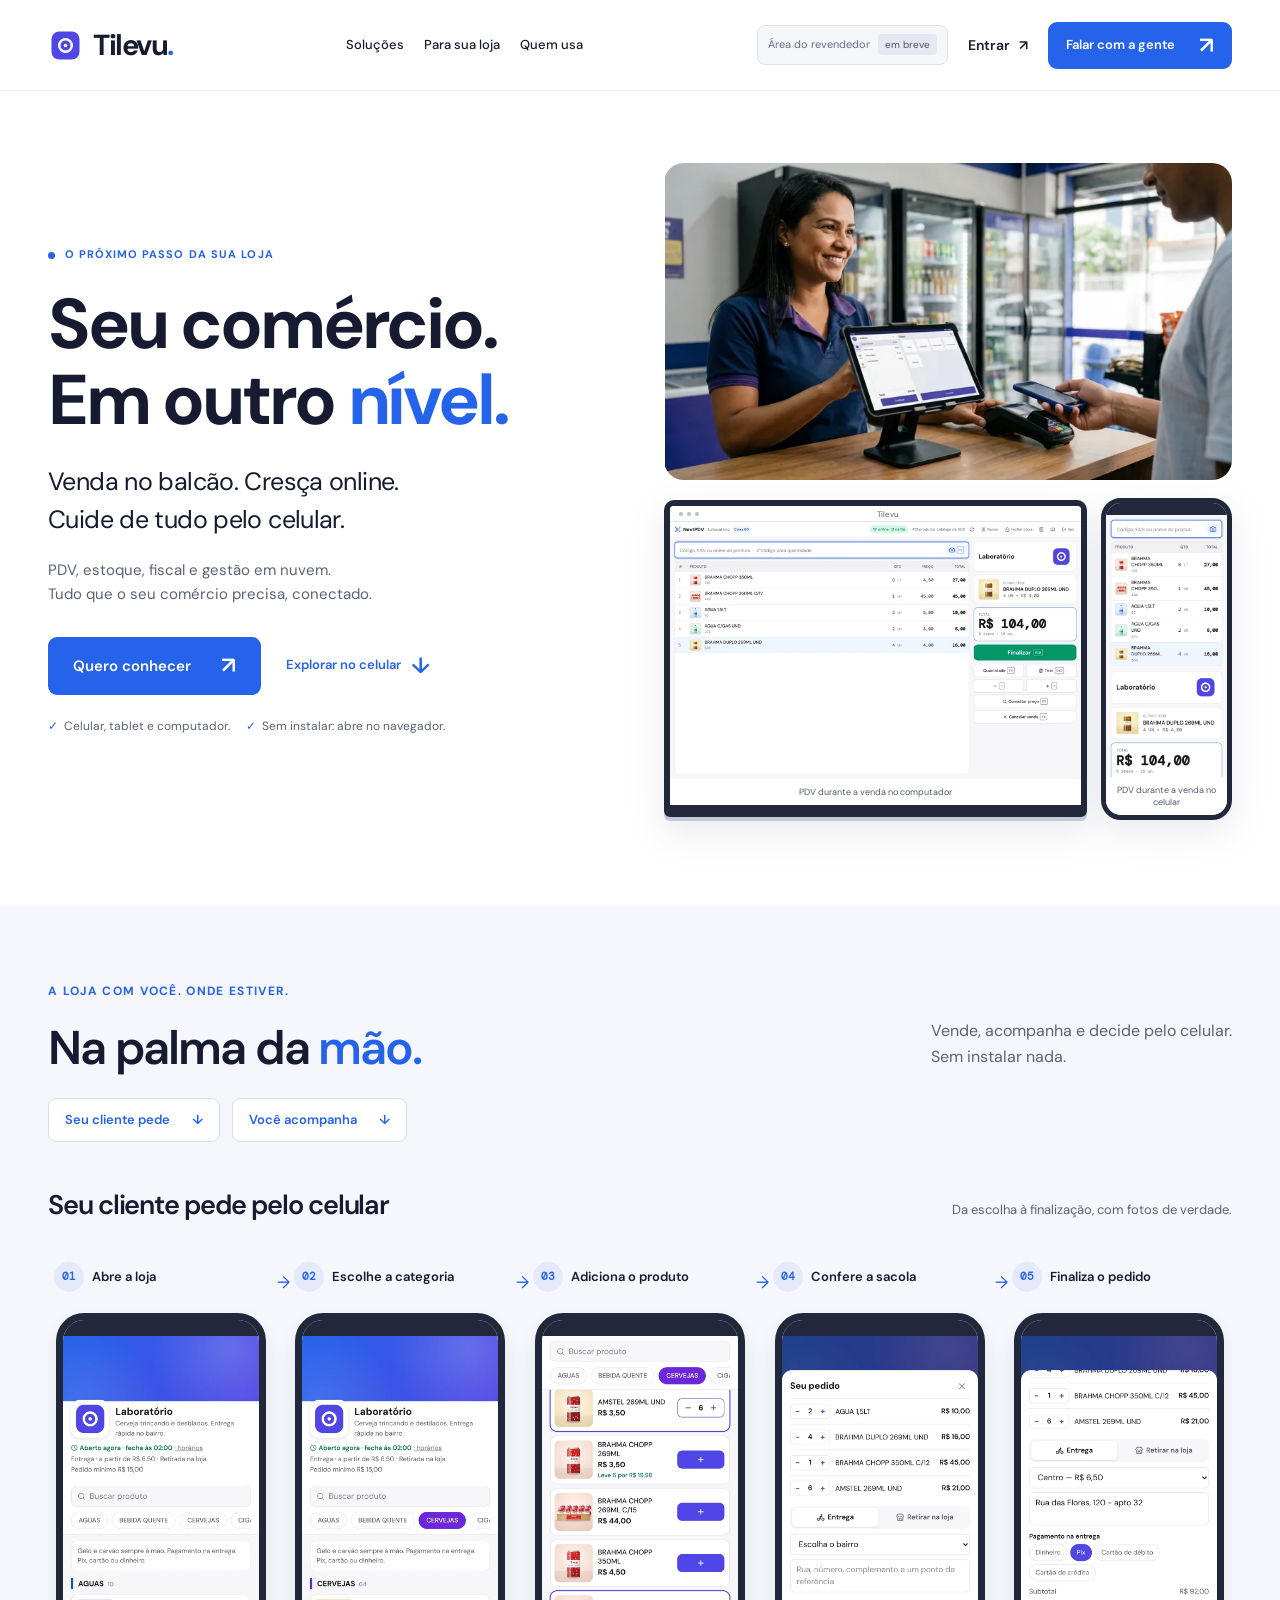
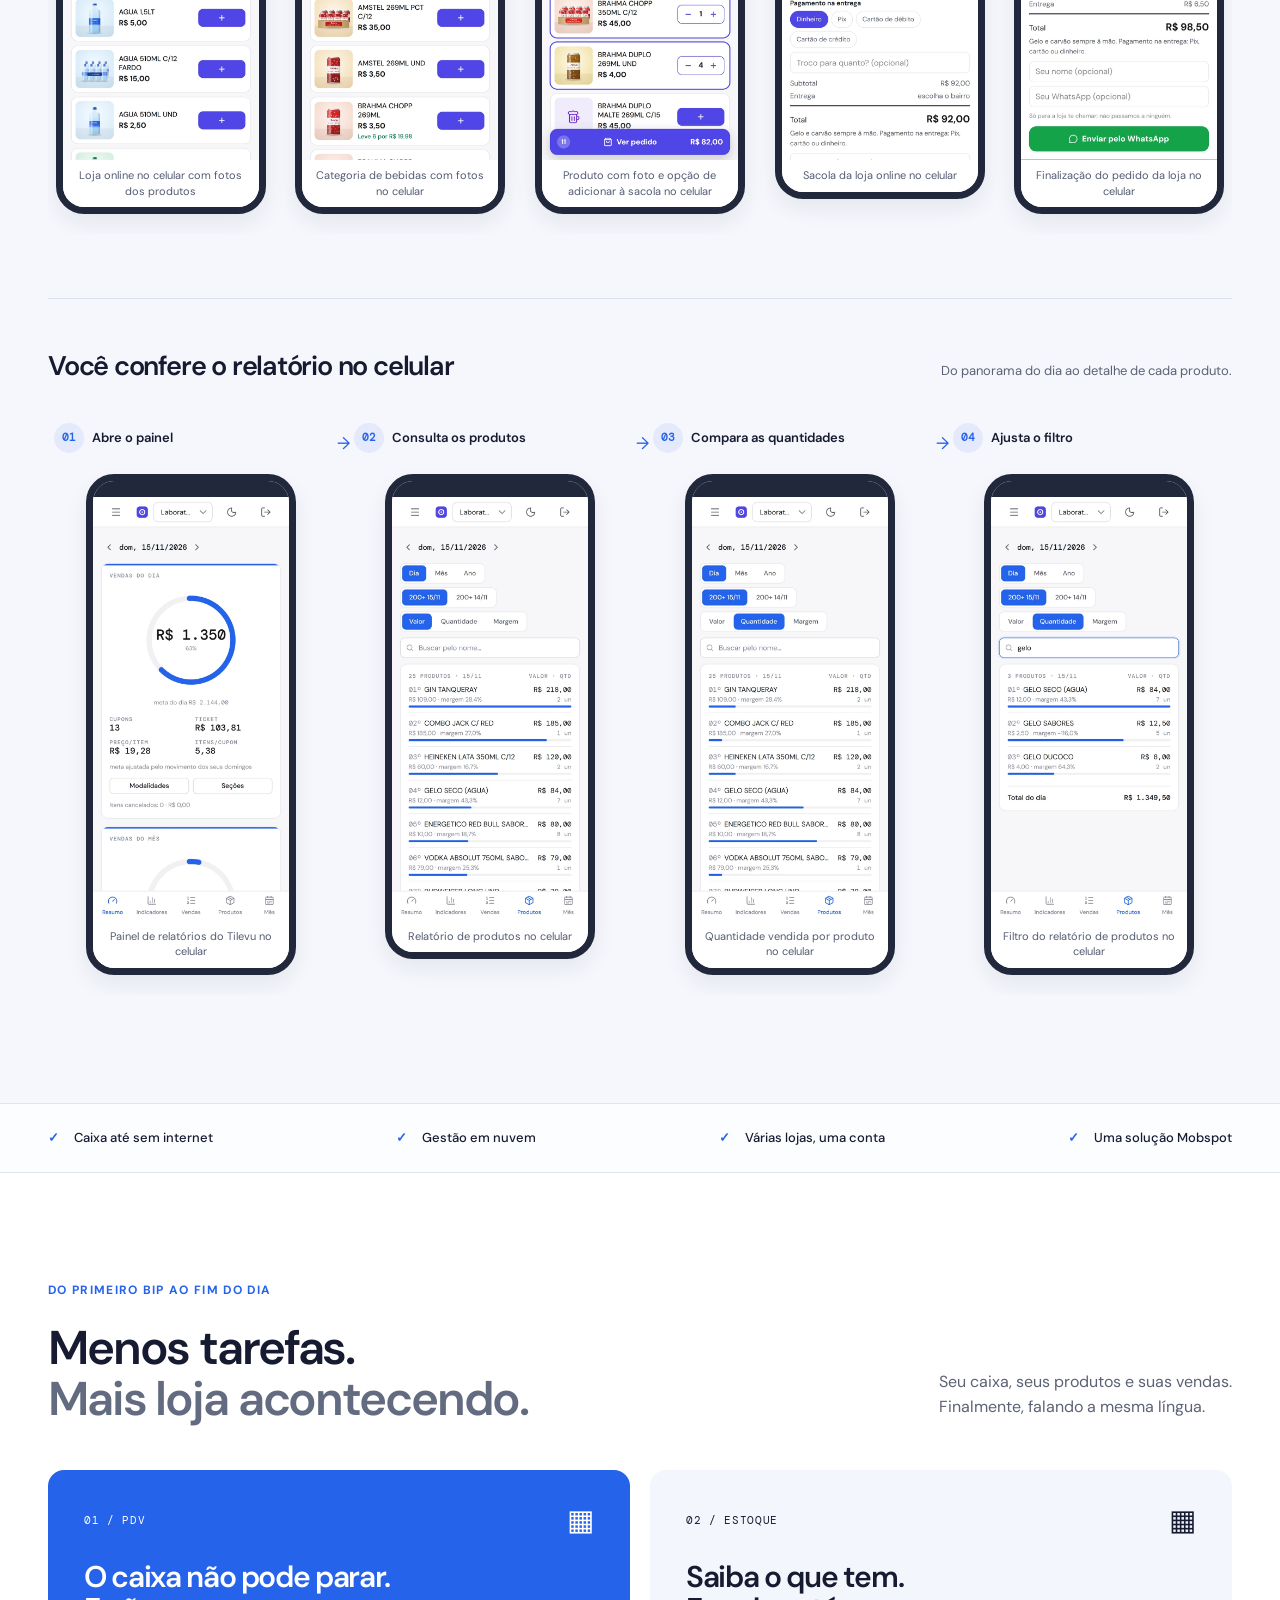
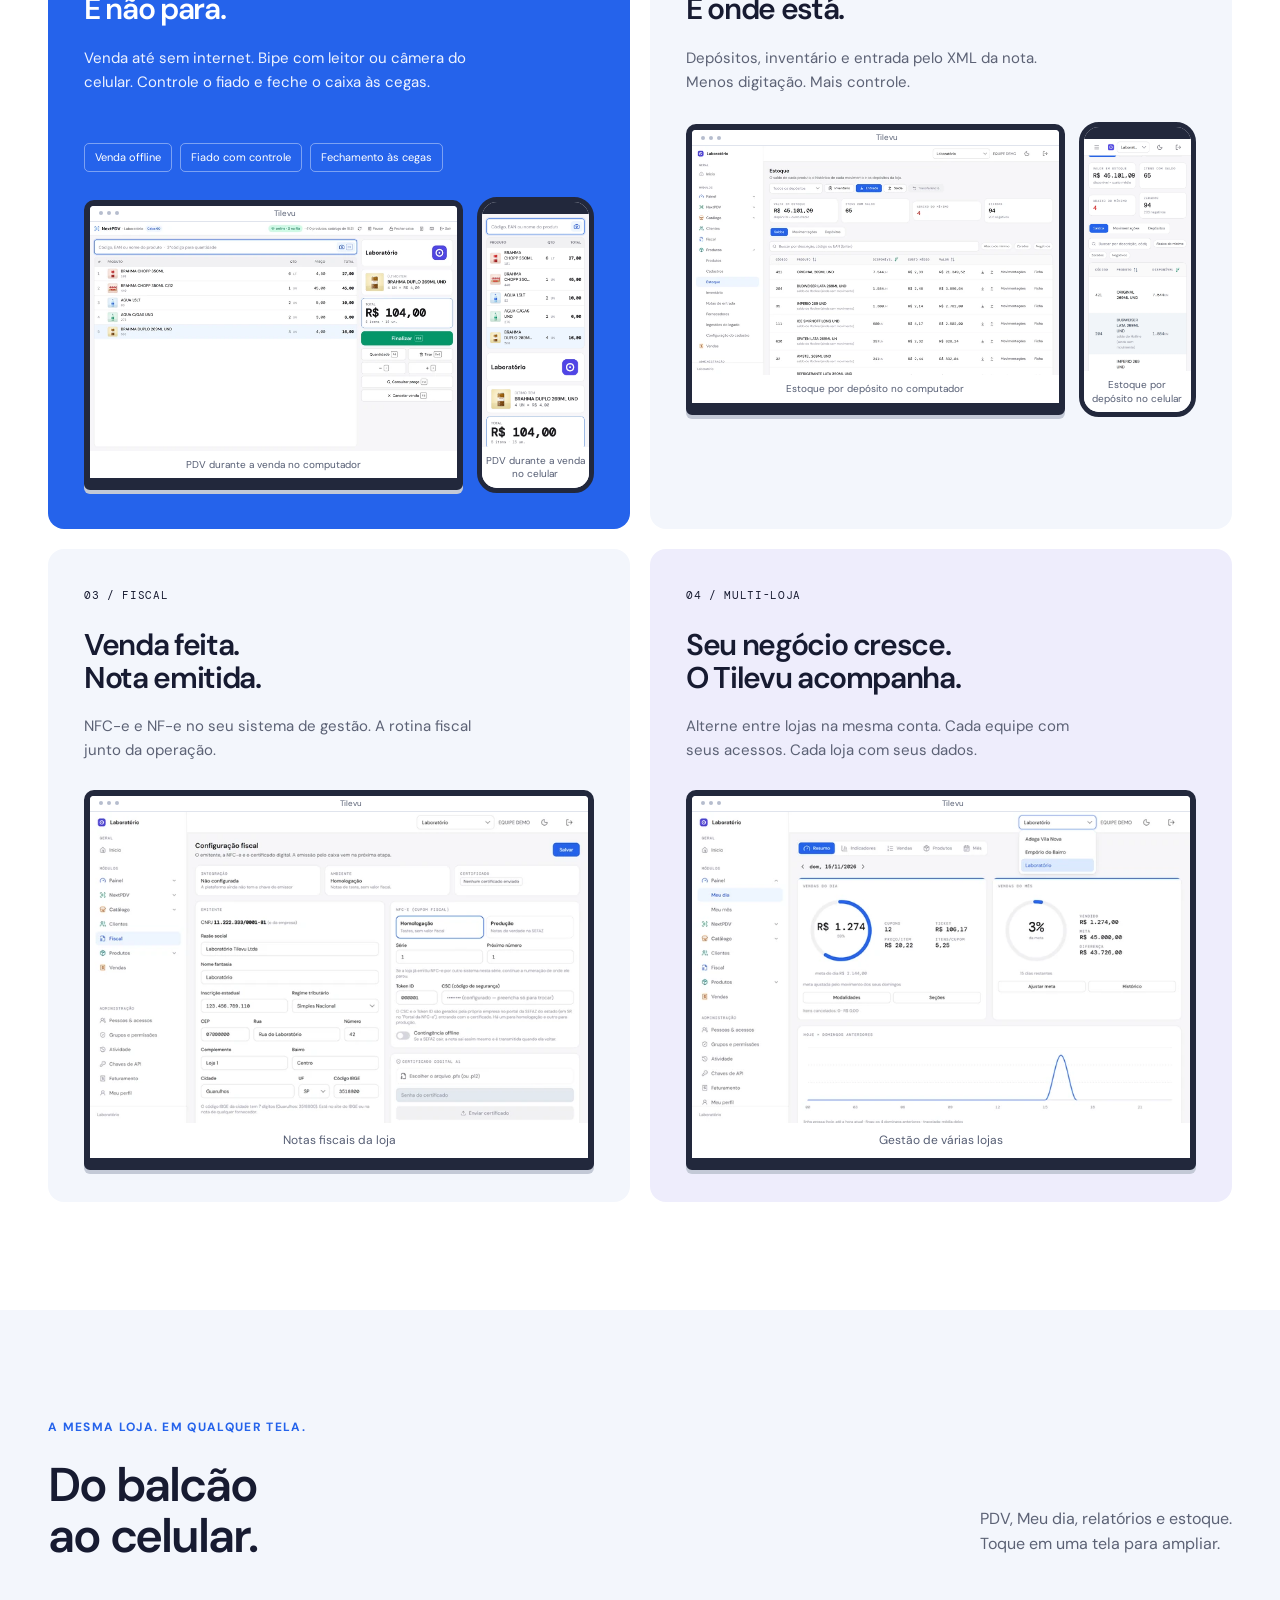
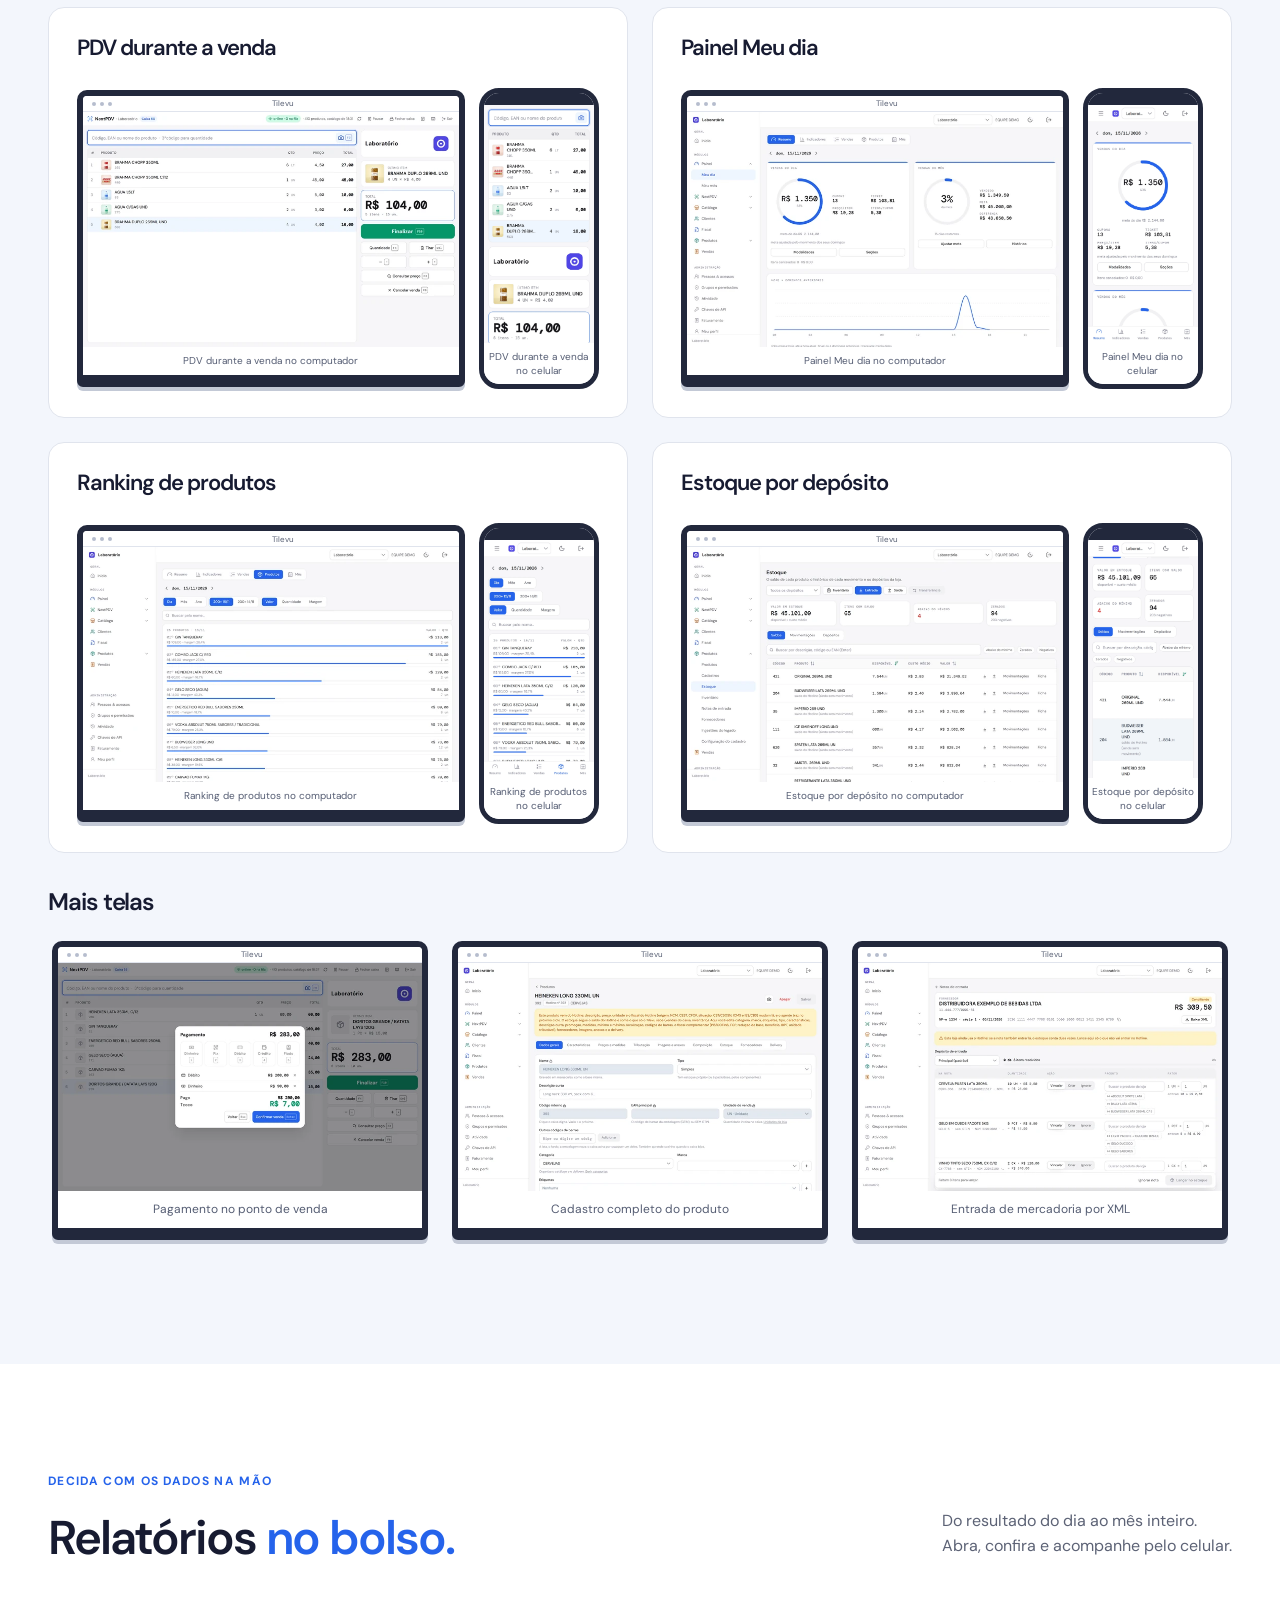
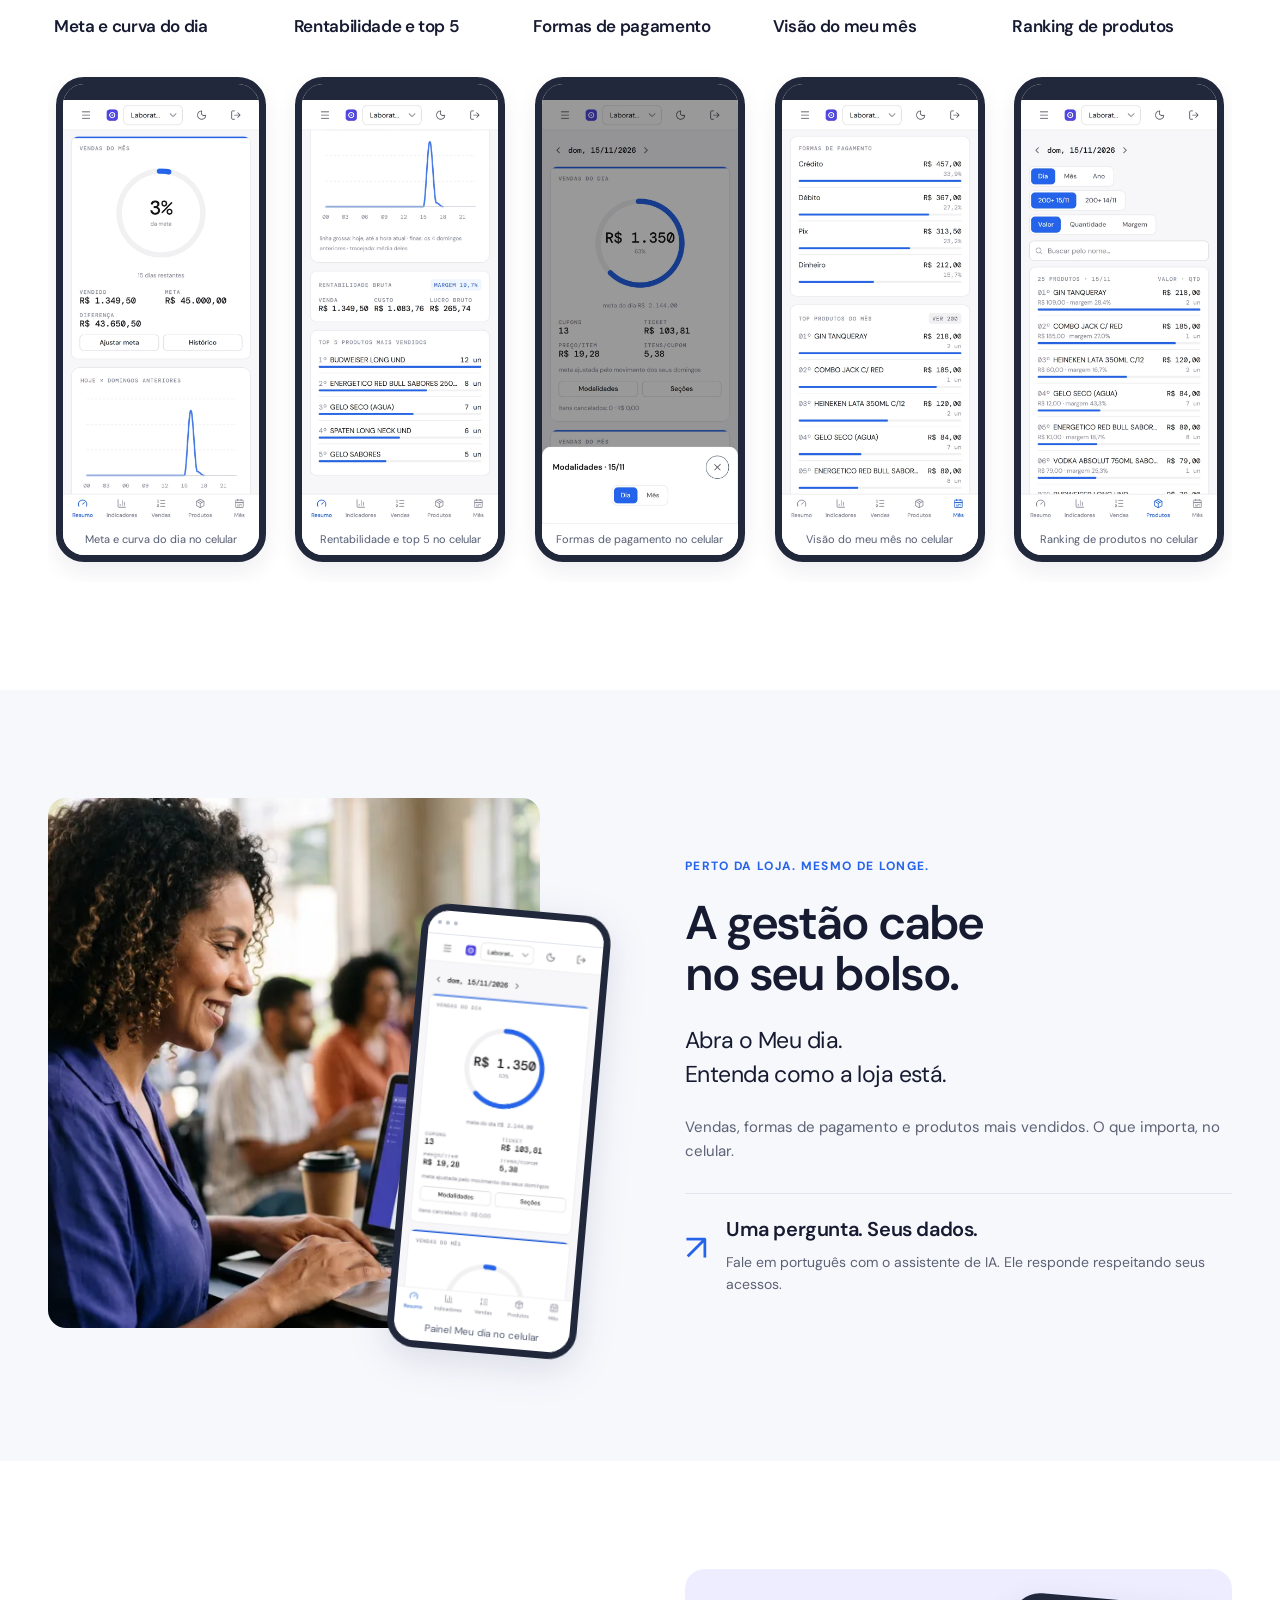
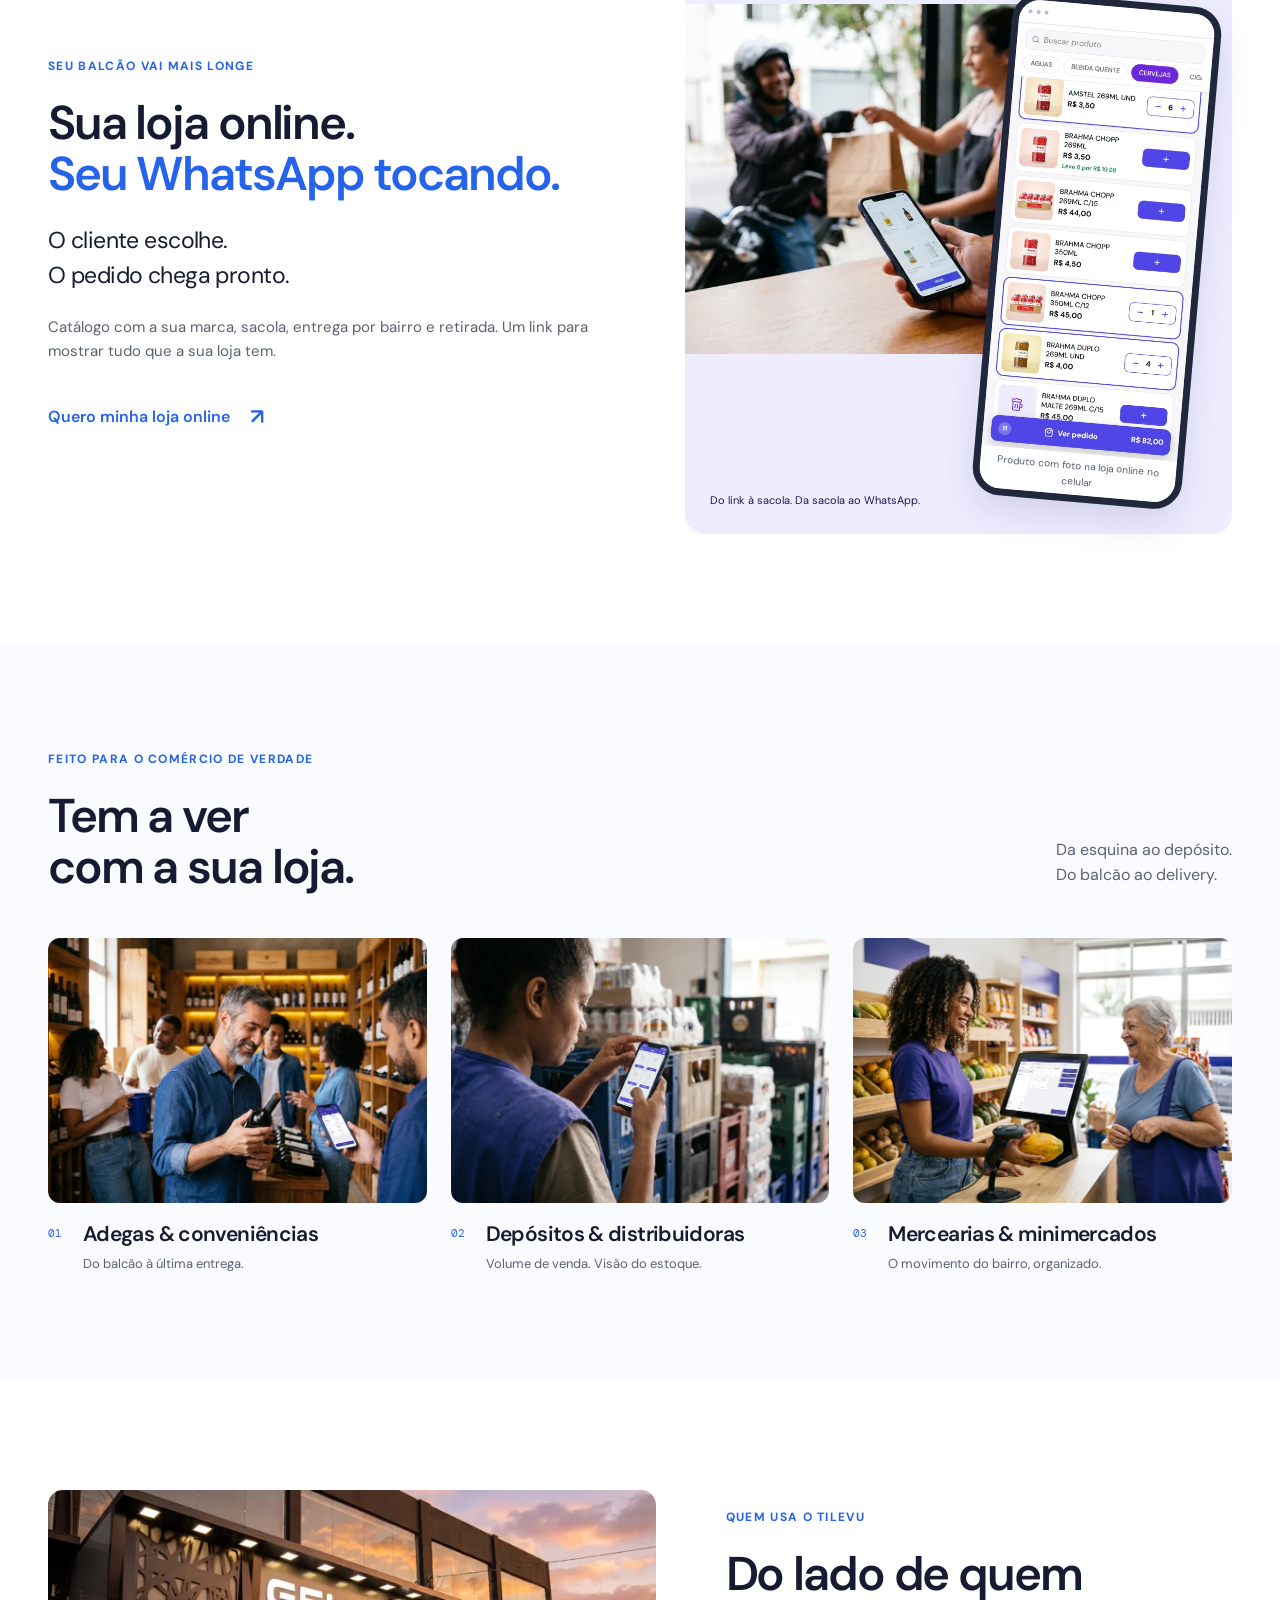
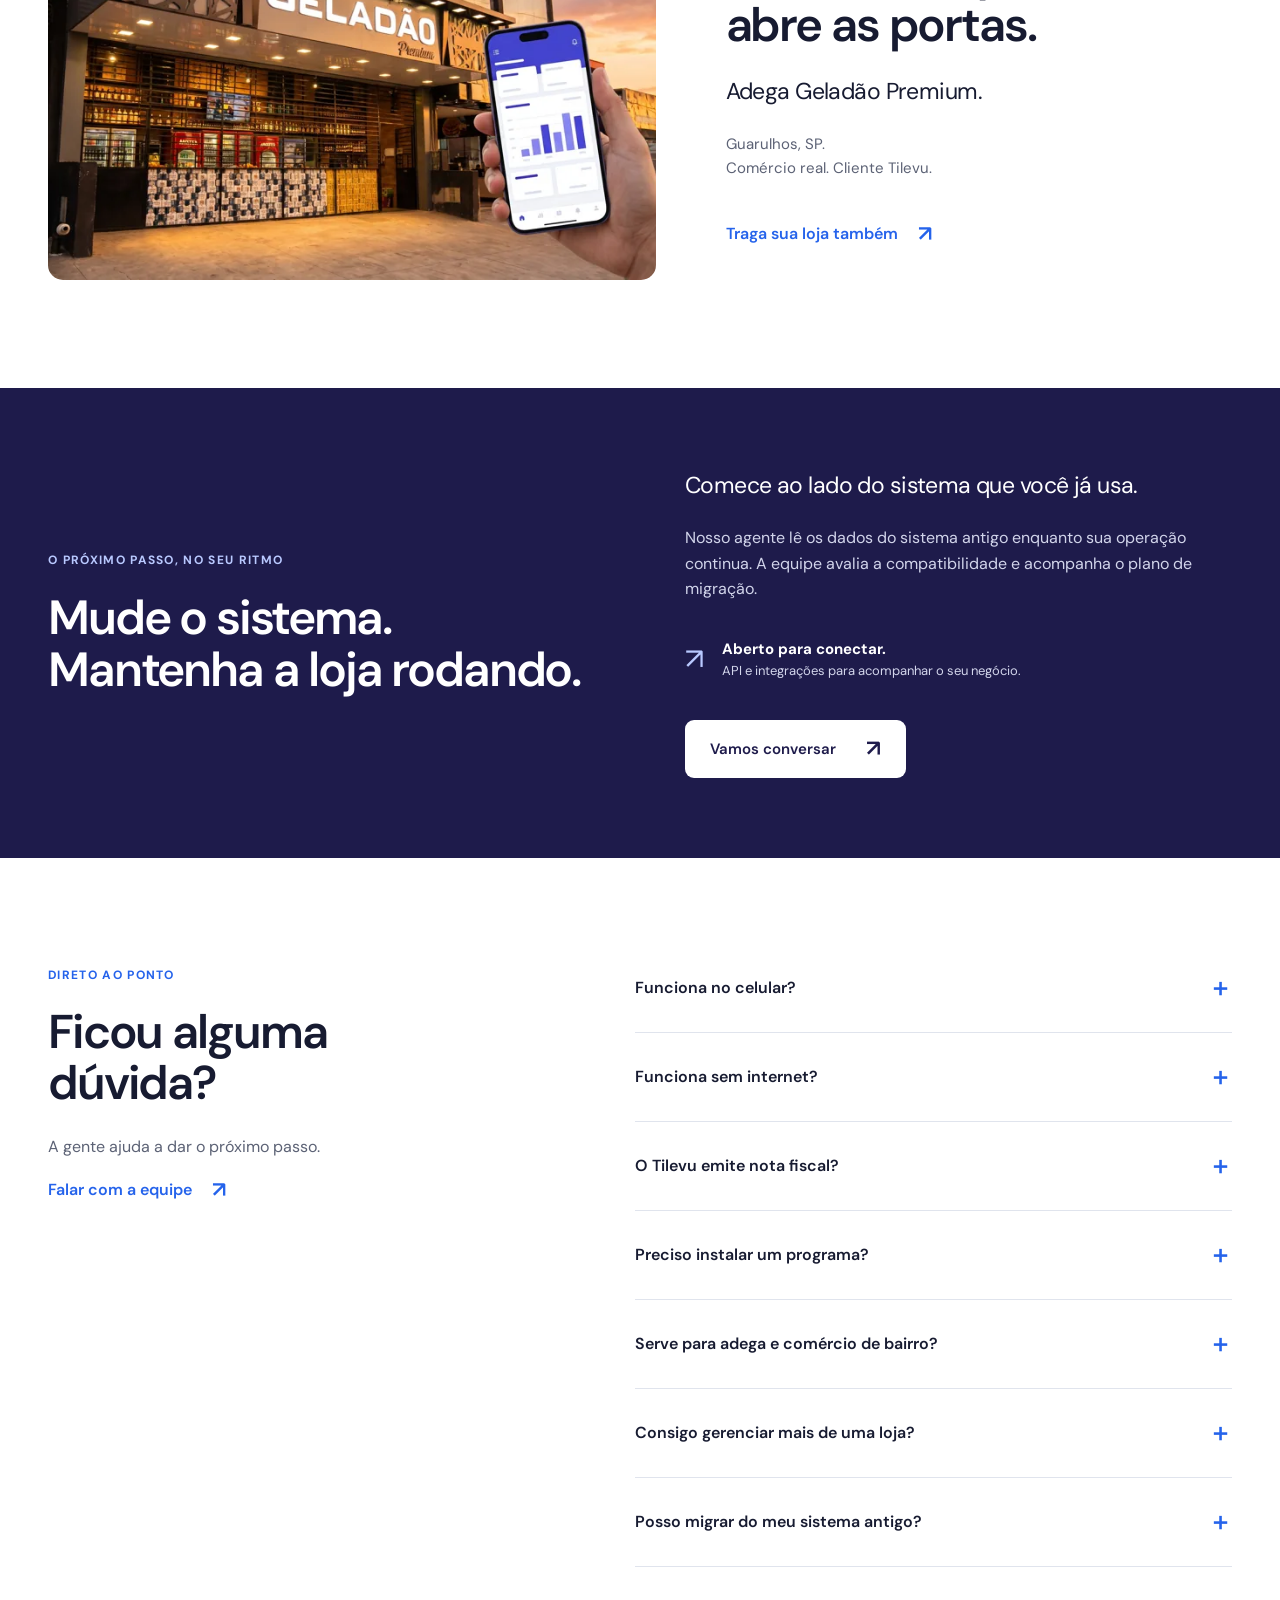
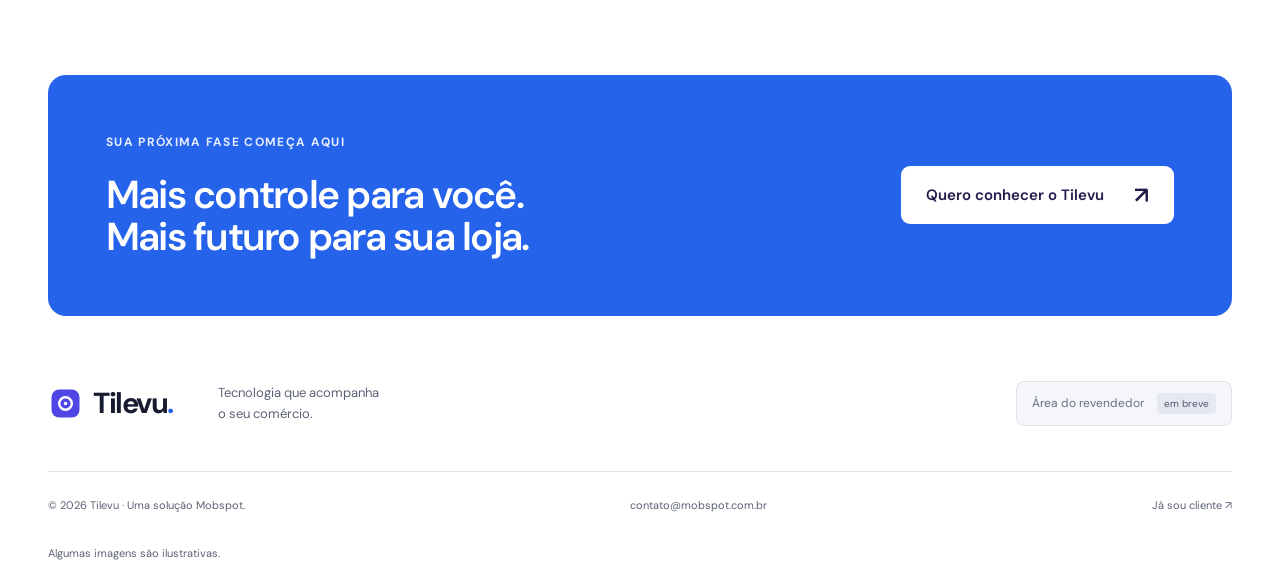
==== commit 0349a9ae: "Corrige hero mobile e restaura notebooks e galeria de telas" ====
--- a/index.html
+++ b/index.html
@@ -18,9 +18,9 @@
 <section id="solucoes" class="section wrap"><div class="section-heading reveal"><div><p class="eyebrow">Do primeiro bip ao fim do dia</p><h2>Menos tarefas.<br><span class="muted">Mais loja acontecendo.</span></h2></div><p>Seu caixa, seus produtos e suas vendas.<br>Finalmente, falando a mesma língua.</p></div><div class="feature-grid">
 <article class="feature feature-blue reveal"><div class="feature-top"><span class="module-number">01 / PDV</span><span class="feature-symbol" aria-hidden="true">▦</span></div><h3>O caixa não pode parar.<br>E não para.</h3><p>Venda até sem internet. Bipe com leitor ou câmera do celular. Controle o fiado e feche o caixa às cegas.</p><div class="chips"><span>Venda offline</span><span>Fiado com controle</span><span>Fechamento às cegas</span></div><!-- print:12-par-pdv-desktop.png:start --><div class="device-pair"><figure class="device laptop" data-print="12-par-pdv-desktop.png"><div class="device-bar" aria-hidden="true"><i></i><i></i><i></i><span>Tilevu</span></div><a href="assets/prints/12-par-pdv-desktop.png" aria-label="Ampliar captura: PDV durante a venda no computador"><picture><source media="(max-width: 640px)" srcset="assets/blank.svg"><img class="product-print" src="assets/prints/12-par-pdv-desktop-720.webp" srcset="assets/prints/12-par-pdv-desktop-720.webp 720w, assets/prints/12-par-pdv-desktop-1440.webp 1440w" sizes="(max-width: 640px) 1px, (max-width: 1024px) 30vw, 420px" alt="Captura real do Tilevu: PDV durante a venda no computador" width="2880" height="1800" loading="lazy" decoding="async"></picture></a><figcaption>PDV durante a venda no computador</figcaption></figure><figure class="device phone" data-print="12-par-pdv-celular.png"><div class="device-bar" aria-hidden="true"><i></i><i></i><i></i><span>Tilevu</span></div><a href="assets/prints/12-par-pdv-celular.png" aria-label="Ampliar captura: PDV durante a venda no celular"><img class="product-print" src="assets/prints/12-par-pdv-celular-720.webp" srcset="assets/prints/12-par-pdv-celular-720.webp 720w, assets/prints/12-par-pdv-celular-1170.webp 1170w" sizes="(max-width: 640px) 65vw, 210px" alt="Captura real do Tilevu: PDV durante a venda no celular" width="1170" height="2532" loading="lazy" decoding="async"></a><figcaption>PDV durante a venda no celular</figcaption></figure></div><!-- print:12-par-pdv-desktop.png:end --></article>
 <article class="feature feature-stock reveal"><div class="feature-top"><span class="module-number">02 / ESTOQUE</span><span class="feature-symbol" aria-hidden="true">▦</span></div><h3>Saiba o que tem.<br>E onde está.</h3><p>Depósitos, inventário e entrada pelo XML da nota. Menos digitação. Mais controle.</p><!-- print:15-par-estoque-desktop.png:start --><div class="device-pair"><figure class="device laptop" data-print="15-par-estoque-desktop.png"><div class="device-bar" aria-hidden="true"><i></i><i></i><i></i><span>Tilevu</span></div><a href="assets/prints/15-par-estoque-desktop.png" aria-label="Ampliar captura: Estoque por depósito no computador"><picture><source media="(max-width: 640px)" srcset="assets/blank.svg"><img class="product-print" src="assets/prints/15-par-estoque-desktop-720.webp" srcset="assets/prints/15-par-estoque-desktop-720.webp 720w, assets/prints/15-par-estoque-desktop-1440.webp 1440w" sizes="(max-width: 640px) 1px, (max-width: 1024px) 30vw, 420px" alt="Captura real do Tilevu: Estoque por depósito no computador" width="2880" height="1800" loading="lazy" decoding="async"></picture></a><figcaption>Estoque por depósito no computador</figcaption></figure><figure class="device phone" data-print="15-par-estoque-celular.png"><div class="device-bar" aria-hidden="true"><i></i><i></i><i></i><span>Tilevu</span></div><a href="assets/prints/15-par-estoque-celular.png" aria-label="Ampliar captura: Estoque por depósito no celular"><img class="product-print" src="assets/prints/15-par-estoque-celular-720.webp" srcset="assets/prints/15-par-estoque-celular-720.webp 720w, assets/prints/15-par-estoque-celular-1170.webp 1170w" sizes="(max-width: 640px) 65vw, 210px" alt="Captura real do Tilevu: Estoque por depósito no celular" width="1170" height="2532" loading="lazy" decoding="async"></a><figcaption>Estoque por depósito no celular</figcaption></figure></div><!-- print:15-par-estoque-desktop.png:end --></article>
-<article class="feature compact reveal"><span class="module-number">03 / FISCAL</span><h3>Venda feita.<br>Nota emitida.</h3><p>NFC-e e NF-e no seu sistema de gestão. A rotina fiscal junto da operação.</p></article>
-<article class="feature compact feature-indigo reveal"><span class="module-number">04 / MULTI-LOJA</span><h3>Seu negócio cresce.<br>O Tilevu acompanha.</h3><p>Alterne entre lojas na mesma conta. Cada equipe com seus acessos. Cada loja com seus dados.</p></article></div></section>
-<section id="por-dentro" class="section gallery-section"><div class="wrap"><div class="section-heading"><div><p class="eyebrow">A mesma loja. Em qualquer tela.</p><h2>Do balcão<br>ao celular.</h2></div><p>PDV, Meu dia, relatórios e estoque.<br>Toque em uma tela para ampliar.</p></div><div class="paired-gallery"><article class="pair-card"><h3>PDV durante a venda</h3><!-- print:gallery-12-par-pdv:start --><div class="device-pair"><figure class="device laptop" data-print="12-par-pdv-desktop.png"><div class="device-bar" aria-hidden="true"><i></i><i></i><i></i><span>Tilevu</span></div><a href="assets/prints/12-par-pdv-desktop.png" aria-label="Ampliar captura: PDV durante a venda no computador"><picture><source media="(max-width: 640px)" srcset="assets/blank.svg"><img class="product-print" src="assets/prints/12-par-pdv-desktop-720.webp" srcset="assets/prints/12-par-pdv-desktop-720.webp 720w, assets/prints/12-par-pdv-desktop-1440.webp 1440w" sizes="(max-width: 640px) 1px, (max-width: 1024px) 30vw, 420px" alt="Captura real do Tilevu: PDV durante a venda no computador" width="2880" height="1800" loading="lazy" decoding="async"></picture></a><figcaption>PDV durante a venda no computador</figcaption></figure><figure class="device phone" data-print="12-par-pdv-celular.png"><div class="device-bar" aria-hidden="true"><i></i><i></i><i></i><span>Tilevu</span></div><a href="assets/prints/12-par-pdv-celular.png" aria-label="Ampliar captura: PDV durante a venda no celular"><img class="product-print" src="assets/prints/12-par-pdv-celular-720.webp" srcset="assets/prints/12-par-pdv-celular-720.webp 720w, assets/prints/12-par-pdv-celular-1170.webp 1170w" sizes="(max-width: 640px) 65vw, 210px" alt="Captura real do Tilevu: PDV durante a venda no celular" width="1170" height="2532" loading="lazy" decoding="async"></a><figcaption>PDV durante a venda no celular</figcaption></figure></div><!-- print:gallery-12-par-pdv:end --></article><article class="pair-card"><h3>Painel Meu dia</h3><!-- print:gallery-13-par-meu-dia:start --><div class="device-pair"><figure class="device laptop" data-print="13-par-meu-dia-desktop.png"><div class="device-bar" aria-hidden="true"><i></i><i></i><i></i><span>Tilevu</span></div><a href="assets/prints/13-par-meu-dia-desktop.png" aria-label="Ampliar captura: Painel Meu dia no computador"><picture><source media="(max-width: 640px)" srcset="assets/blank.svg"><img class="product-print" src="assets/prints/13-par-meu-dia-desktop-720.webp" srcset="assets/prints/13-par-meu-dia-desktop-720.webp 720w, assets/prints/13-par-meu-dia-desktop-1440.webp 1440w" sizes="(max-width: 640px) 1px, (max-width: 1024px) 30vw, 420px" alt="Captura real do Tilevu: Painel Meu dia no computador" width="2880" height="1800" loading="lazy" decoding="async"></picture></a><figcaption>Painel Meu dia no computador</figcaption></figure><figure class="device phone" data-print="13-par-meu-dia-celular.png"><div class="device-bar" aria-hidden="true"><i></i><i></i><i></i><span>Tilevu</span></div><a href="assets/prints/13-par-meu-dia-celular.png" aria-label="Ampliar captura: Painel Meu dia no celular"><img class="product-print" src="assets/prints/13-par-meu-dia-celular-720.webp" srcset="assets/prints/13-par-meu-dia-celular-720.webp 720w, assets/prints/13-par-meu-dia-celular-1170.webp 1170w" sizes="(max-width: 640px) 65vw, 210px" alt="Captura real do Tilevu: Painel Meu dia no celular" width="1170" height="2532" loading="lazy" decoding="async"></a><figcaption>Painel Meu dia no celular</figcaption></figure></div><!-- print:gallery-13-par-meu-dia:end --></article><article class="pair-card"><h3>Ranking de produtos</h3><!-- print:gallery-14-par-relatorio-produtos:start --><div class="device-pair"><figure class="device laptop" data-print="14-par-relatorio-produtos-desktop.png"><div class="device-bar" aria-hidden="true"><i></i><i></i><i></i><span>Tilevu</span></div><a href="assets/prints/14-par-relatorio-produtos-desktop.png" aria-label="Ampliar captura: Ranking de produtos no computador"><picture><source media="(max-width: 640px)" srcset="assets/blank.svg"><img class="product-print" src="assets/prints/14-par-relatorio-produtos-desktop-720.webp" srcset="assets/prints/14-par-relatorio-produtos-desktop-720.webp 720w, assets/prints/14-par-relatorio-produtos-desktop-1440.webp 1440w" sizes="(max-width: 640px) 1px, (max-width: 1024px) 30vw, 420px" alt="Captura real do Tilevu: Ranking de produtos no computador" width="2880" height="1800" loading="lazy" decoding="async"></picture></a><figcaption>Ranking de produtos no computador</figcaption></figure><figure class="device phone" data-print="14-par-relatorio-produtos-celular.png"><div class="device-bar" aria-hidden="true"><i></i><i></i><i></i><span>Tilevu</span></div><a href="assets/prints/14-par-relatorio-produtos-celular.png" aria-label="Ampliar captura: Ranking de produtos no celular"><img class="product-print" src="assets/prints/14-par-relatorio-produtos-celular-720.webp" srcset="assets/prints/14-par-relatorio-produtos-celular-720.webp 720w, assets/prints/14-par-relatorio-produtos-celular-1170.webp 1170w" sizes="(max-width: 640px) 65vw, 210px" alt="Captura real do Tilevu: Ranking de produtos no celular" width="1170" height="2532" loading="lazy" decoding="async"></a><figcaption>Ranking de produtos no celular</figcaption></figure></div><!-- print:gallery-14-par-relatorio-produtos:end --></article><article class="pair-card"><h3>Estoque por depósito</h3><!-- print:gallery-15-par-estoque:start --><div class="device-pair"><figure class="device laptop" data-print="15-par-estoque-desktop.png"><div class="device-bar" aria-hidden="true"><i></i><i></i><i></i><span>Tilevu</span></div><a href="assets/prints/15-par-estoque-desktop.png" aria-label="Ampliar captura: Estoque por depósito no computador"><picture><source media="(max-width: 640px)" srcset="assets/blank.svg"><img class="product-print" src="assets/prints/15-par-estoque-desktop-720.webp" srcset="assets/prints/15-par-estoque-desktop-720.webp 720w, assets/prints/15-par-estoque-desktop-1440.webp 1440w" sizes="(max-width: 640px) 1px, (max-width: 1024px) 30vw, 420px" alt="Captura real do Tilevu: Estoque por depósito no computador" width="2880" height="1800" loading="lazy" decoding="async"></picture></a><figcaption>Estoque por depósito no computador</figcaption></figure><figure class="device phone" data-print="15-par-estoque-celular.png"><div class="device-bar" aria-hidden="true"><i></i><i></i><i></i><span>Tilevu</span></div><a href="assets/prints/15-par-estoque-celular.png" aria-label="Ampliar captura: Estoque por depósito no celular"><img class="product-print" src="assets/prints/15-par-estoque-celular-720.webp" srcset="assets/prints/15-par-estoque-celular-720.webp 720w, assets/prints/15-par-estoque-celular-1170.webp 1170w" sizes="(max-width: 640px) 65vw, 210px" alt="Captura real do Tilevu: Estoque por depósito no celular" width="1170" height="2532" loading="lazy" decoding="async"></a><figcaption>Estoque por depósito no celular</figcaption></figure></div><!-- print:gallery-15-par-estoque:end --></article></div></div></section>
+<article class="feature compact reveal"><span class="module-number">03 / FISCAL</span><h3>Venda feita.<br>Nota emitida.</h3><p>NFC-e e NF-e no seu sistema de gestão. A rotina fiscal junto da operação.</p><!-- print:07-fiscal.png:start --><figure class="device laptop" data-print="07-fiscal.png"><div class="device-bar" aria-hidden="true"><i></i><i></i><i></i><span>Tilevu</span></div><a href="assets/prints/07-fiscal.png" aria-label="Ampliar captura: Notas fiscais da loja"><img class="product-print" src="assets/prints/07-fiscal-720.webp" srcset="assets/prints/07-fiscal-720.webp 720w, assets/prints/07-fiscal-1440.webp 1440w" sizes="(max-width: 640px) 85vw, (max-width: 1024px) 40vw, 520px" alt="Captura real do Tilevu: Notas fiscais da loja" width="2880" height="1800" loading="lazy" decoding="async"></a><figcaption>Notas fiscais da loja</figcaption></figure><!-- print:07-fiscal.png:end --></article>
+<article class="feature compact feature-indigo reveal"><span class="module-number">04 / MULTI-LOJA</span><h3>Seu negócio cresce.<br>O Tilevu acompanha.</h3><p>Alterne entre lojas na mesma conta. Cada equipe com seus acessos. Cada loja com seus dados.</p><!-- print:09-multi-loja.png:start --><figure class="device laptop" data-print="09-multi-loja.png"><div class="device-bar" aria-hidden="true"><i></i><i></i><i></i><span>Tilevu</span></div><a href="assets/prints/09-multi-loja.png" aria-label="Ampliar captura: Gestão de várias lojas"><img class="product-print" src="assets/prints/09-multi-loja-720.webp" srcset="assets/prints/09-multi-loja-720.webp 720w, assets/prints/09-multi-loja-1440.webp 1440w" sizes="(max-width: 640px) 85vw, (max-width: 1024px) 40vw, 520px" alt="Captura real do Tilevu: Gestão de várias lojas" width="2880" height="1800" loading="lazy" decoding="async"></a><figcaption>Gestão de várias lojas</figcaption></figure><!-- print:09-multi-loja.png:end --></article></div></section>
+<section id="por-dentro" class="section gallery-section"><div class="wrap"><div class="section-heading"><div><p class="eyebrow">A mesma loja. Em qualquer tela.</p><h2>Do balcão<br>ao celular.</h2></div><p>PDV, Meu dia, relatórios e estoque.<br>Toque em uma tela para ampliar.</p></div><div class="paired-gallery"><article class="pair-card"><h3>PDV durante a venda</h3><!-- print:gallery-12-par-pdv:start --><div class="device-pair"><figure class="device laptop" data-print="12-par-pdv-desktop.png"><div class="device-bar" aria-hidden="true"><i></i><i></i><i></i><span>Tilevu</span></div><a href="assets/prints/12-par-pdv-desktop.png" aria-label="Ampliar captura: PDV durante a venda no computador"><picture><source media="(max-width: 640px)" srcset="assets/blank.svg"><img class="product-print" src="assets/prints/12-par-pdv-desktop-720.webp" srcset="assets/prints/12-par-pdv-desktop-720.webp 720w, assets/prints/12-par-pdv-desktop-1440.webp 1440w" sizes="(max-width: 640px) 1px, (max-width: 1024px) 30vw, 420px" alt="Captura real do Tilevu: PDV durante a venda no computador" width="2880" height="1800" loading="lazy" decoding="async"></picture></a><figcaption>PDV durante a venda no computador</figcaption></figure><figure class="device phone" data-print="12-par-pdv-celular.png"><div class="device-bar" aria-hidden="true"><i></i><i></i><i></i><span>Tilevu</span></div><a href="assets/prints/12-par-pdv-celular.png" aria-label="Ampliar captura: PDV durante a venda no celular"><img class="product-print" src="assets/prints/12-par-pdv-celular-720.webp" srcset="assets/prints/12-par-pdv-celular-720.webp 720w, assets/prints/12-par-pdv-celular-1170.webp 1170w" sizes="(max-width: 640px) 65vw, 210px" alt="Captura real do Tilevu: PDV durante a venda no celular" width="1170" height="2532" loading="lazy" decoding="async"></a><figcaption>PDV durante a venda no celular</figcaption></figure></div><!-- print:gallery-12-par-pdv:end --></article><article class="pair-card"><h3>Painel Meu dia</h3><!-- print:gallery-13-par-meu-dia:start --><div class="device-pair"><figure class="device laptop" data-print="13-par-meu-dia-desktop.png"><div class="device-bar" aria-hidden="true"><i></i><i></i><i></i><span>Tilevu</span></div><a href="assets/prints/13-par-meu-dia-desktop.png" aria-label="Ampliar captura: Painel Meu dia no computador"><picture><source media="(max-width: 640px)" srcset="assets/blank.svg"><img class="product-print" src="assets/prints/13-par-meu-dia-desktop-720.webp" srcset="assets/prints/13-par-meu-dia-desktop-720.webp 720w, assets/prints/13-par-meu-dia-desktop-1440.webp 1440w" sizes="(max-width: 640px) 1px, (max-width: 1024px) 30vw, 420px" alt="Captura real do Tilevu: Painel Meu dia no computador" width="2880" height="1800" loading="lazy" decoding="async"></picture></a><figcaption>Painel Meu dia no computador</figcaption></figure><figure class="device phone" data-print="13-par-meu-dia-celular.png"><div class="device-bar" aria-hidden="true"><i></i><i></i><i></i><span>Tilevu</span></div><a href="assets/prints/13-par-meu-dia-celular.png" aria-label="Ampliar captura: Painel Meu dia no celular"><img class="product-print" src="assets/prints/13-par-meu-dia-celular-720.webp" srcset="assets/prints/13-par-meu-dia-celular-720.webp 720w, assets/prints/13-par-meu-dia-celular-1170.webp 1170w" sizes="(max-width: 640px) 65vw, 210px" alt="Captura real do Tilevu: Painel Meu dia no celular" width="1170" height="2532" loading="lazy" decoding="async"></a><figcaption>Painel Meu dia no celular</figcaption></figure></div><!-- print:gallery-13-par-meu-dia:end --></article><article class="pair-card"><h3>Ranking de produtos</h3><!-- print:gallery-14-par-relatorio-produtos:start --><div class="device-pair"><figure class="device laptop" data-print="14-par-relatorio-produtos-desktop.png"><div class="device-bar" aria-hidden="true"><i></i><i></i><i></i><span>Tilevu</span></div><a href="assets/prints/14-par-relatorio-produtos-desktop.png" aria-label="Ampliar captura: Ranking de produtos no computador"><picture><source media="(max-width: 640px)" srcset="assets/blank.svg"><img class="product-print" src="assets/prints/14-par-relatorio-produtos-desktop-720.webp" srcset="assets/prints/14-par-relatorio-produtos-desktop-720.webp 720w, assets/prints/14-par-relatorio-produtos-desktop-1440.webp 1440w" sizes="(max-width: 640px) 1px, (max-width: 1024px) 30vw, 420px" alt="Captura real do Tilevu: Ranking de produtos no computador" width="2880" height="1800" loading="lazy" decoding="async"></picture></a><figcaption>Ranking de produtos no computador</figcaption></figure><figure class="device phone" data-print="14-par-relatorio-produtos-celular.png"><div class="device-bar" aria-hidden="true"><i></i><i></i><i></i><span>Tilevu</span></div><a href="assets/prints/14-par-relatorio-produtos-celular.png" aria-label="Ampliar captura: Ranking de produtos no celular"><img class="product-print" src="assets/prints/14-par-relatorio-produtos-celular-720.webp" srcset="assets/prints/14-par-relatorio-produtos-celular-720.webp 720w, assets/prints/14-par-relatorio-produtos-celular-1170.webp 1170w" sizes="(max-width: 640px) 65vw, 210px" alt="Captura real do Tilevu: Ranking de produtos no celular" width="1170" height="2532" loading="lazy" decoding="async"></a><figcaption>Ranking de produtos no celular</figcaption></figure></div><!-- print:gallery-14-par-relatorio-produtos:end --></article><article class="pair-card"><h3>Estoque por depósito</h3><!-- print:gallery-15-par-estoque:start --><div class="device-pair"><figure class="device laptop" data-print="15-par-estoque-desktop.png"><div class="device-bar" aria-hidden="true"><i></i><i></i><i></i><span>Tilevu</span></div><a href="assets/prints/15-par-estoque-desktop.png" aria-label="Ampliar captura: Estoque por depósito no computador"><picture><source media="(max-width: 640px)" srcset="assets/blank.svg"><img class="product-print" src="assets/prints/15-par-estoque-desktop-720.webp" srcset="assets/prints/15-par-estoque-desktop-720.webp 720w, assets/prints/15-par-estoque-desktop-1440.webp 1440w" sizes="(max-width: 640px) 1px, (max-width: 1024px) 30vw, 420px" alt="Captura real do Tilevu: Estoque por depósito no computador" width="2880" height="1800" loading="lazy" decoding="async"></picture></a><figcaption>Estoque por depósito no computador</figcaption></figure><figure class="device phone" data-print="15-par-estoque-celular.png"><div class="device-bar" aria-hidden="true"><i></i><i></i><i></i><span>Tilevu</span></div><a href="assets/prints/15-par-estoque-celular.png" aria-label="Ampliar captura: Estoque por depósito no celular"><img class="product-print" src="assets/prints/15-par-estoque-celular-720.webp" srcset="assets/prints/15-par-estoque-celular-720.webp 720w, assets/prints/15-par-estoque-celular-1170.webp 1170w" sizes="(max-width: 640px) 65vw, 210px" alt="Captura real do Tilevu: Estoque por depósito no celular" width="1170" height="2532" loading="lazy" decoding="async"></a><figcaption>Estoque por depósito no celular</figcaption></figure></div><!-- print:gallery-15-par-estoque:end --></article></div><div class="more-screens"><h3 id="mais-telas-titulo">Mais telas</h3><div class="more-screens-scroll" role="region" tabindex="0" aria-labelledby="mais-telas-titulo"><ul class="laptop-gallery"><li><!-- print:02-pdv-fechamento.png:start --><figure class="device laptop" data-print="02-pdv-fechamento.png"><div class="device-bar" aria-hidden="true"><i></i><i></i><i></i><span>Tilevu</span></div><a href="assets/prints/02-pdv-fechamento.png" aria-label="Ampliar captura: Pagamento no ponto de venda"><img class="product-print" src="assets/prints/02-pdv-fechamento-720.webp" srcset="assets/prints/02-pdv-fechamento-720.webp 720w, assets/prints/02-pdv-fechamento-1440.webp 1440w" sizes="(max-width: 640px) 85vw, (max-width: 1024px) 40vw, 520px" alt="Captura real do Tilevu: Pagamento no ponto de venda" width="2880" height="1800" loading="lazy" decoding="async"></a><figcaption>Pagamento no ponto de venda</figcaption></figure><!-- print:02-pdv-fechamento.png:end --></li><li><!-- print:05-produto.png:start --><figure class="device laptop" data-print="05-produto.png"><div class="device-bar" aria-hidden="true"><i></i><i></i><i></i><span>Tilevu</span></div><a href="assets/prints/05-produto.png" aria-label="Ampliar captura: Cadastro completo do produto"><img class="product-print" src="assets/prints/05-produto-720.webp" srcset="assets/prints/05-produto-720.webp 720w, assets/prints/05-produto-1440.webp 1440w" sizes="(max-width: 640px) 85vw, (max-width: 1024px) 40vw, 520px" alt="Captura real do Tilevu: Cadastro completo do produto" width="2880" height="1800" loading="lazy" decoding="async"></a><figcaption>Cadastro completo do produto</figcaption></figure><!-- print:05-produto.png:end --></li><li><!-- print:06-entrada-xml.png:start --><figure class="device laptop" data-print="06-entrada-xml.png"><div class="device-bar" aria-hidden="true"><i></i><i></i><i></i><span>Tilevu</span></div><a href="assets/prints/06-entrada-xml.png" aria-label="Ampliar captura: Entrada de mercadoria por XML"><img class="product-print" src="assets/prints/06-entrada-xml-720.webp" srcset="assets/prints/06-entrada-xml-720.webp 720w, assets/prints/06-entrada-xml-1440.webp 1440w" sizes="(max-width: 640px) 85vw, (max-width: 1024px) 40vw, 520px" alt="Captura real do Tilevu: Entrada de mercadoria por XML" width="2880" height="1800" loading="lazy" decoding="async"></a><figcaption>Entrada de mercadoria por XML</figcaption></figure><!-- print:06-entrada-xml.png:end --></li></ul></div></div></div></section>
 <section id="relatorios-no-bolso" class="section pocket-section"><div class="wrap"><div class="section-heading"><div><p class="eyebrow">Decida com os dados na mão</p><h2>Relatórios <span class="blue">no bolso.</span></h2></div><p>Do resultado do dia ao mês inteiro.<br>Abra, confira e acompanhe pelo celular.</p></div><div class="flow-scroll" tabindex="0" role="region" aria-label="Relatórios disponíveis no celular"><ul class="phone-flow report-flow"><li><h3 class="report-label">Meta e curva do dia</h3><!-- print:pocket-16-meu-dia-celular-meta-e-curva:start --><figure class="device phone" data-print="16-meu-dia-celular-meta-e-curva.png"><div class="device-bar" aria-hidden="true"><i></i><i></i><i></i><span>Tilevu</span></div><a href="assets/prints/16-meu-dia-celular-meta-e-curva.png" aria-label="Ampliar captura: Meta e curva do dia no celular"><img class="product-print" src="assets/prints/16-meu-dia-celular-meta-e-curva-720.webp" srcset="assets/prints/16-meu-dia-celular-meta-e-curva-720.webp 720w, assets/prints/16-meu-dia-celular-meta-e-curva-1170.webp 1170w" sizes="(max-width: 640px) 65vw, 210px" alt="Captura real do Tilevu: Meta e curva do dia no celular" width="1170" height="2532" loading="lazy" decoding="async"></a><figcaption>Meta e curva do dia no celular</figcaption></figure><!-- print:pocket-16-meu-dia-celular-meta-e-curva:end --></li><li><h3 class="report-label">Rentabilidade e top 5</h3><!-- print:pocket-17-meu-dia-celular-rentabilidade-e-top5:start --><figure class="device phone" data-print="17-meu-dia-celular-rentabilidade-e-top5.png"><div class="device-bar" aria-hidden="true"><i></i><i></i><i></i><span>Tilevu</span></div><a href="assets/prints/17-meu-dia-celular-rentabilidade-e-top5.png" aria-label="Ampliar captura: Rentabilidade e top 5 no celular"><img class="product-print" src="assets/prints/17-meu-dia-celular-rentabilidade-e-top5-720.webp" srcset="assets/prints/17-meu-dia-celular-rentabilidade-e-top5-720.webp 720w, assets/prints/17-meu-dia-celular-rentabilidade-e-top5-1170.webp 1170w" sizes="(max-width: 640px) 65vw, 210px" alt="Captura real do Tilevu: Rentabilidade e top 5 no celular" width="1170" height="2532" loading="lazy" decoding="async"></a><figcaption>Rentabilidade e top 5 no celular</figcaption></figure><!-- print:pocket-17-meu-dia-celular-rentabilidade-e-top5:end --></li><li><h3 class="report-label">Formas de pagamento</h3><!-- print:pocket-18-relatorio-celular-formas-de-pagamento:start --><figure class="device phone" data-print="18-relatorio-celular-formas-de-pagamento.png"><div class="device-bar" aria-hidden="true"><i></i><i></i><i></i><span>Tilevu</span></div><a href="assets/prints/18-relatorio-celular-formas-de-pagamento.png" aria-label="Ampliar captura: Formas de pagamento no celular"><img class="product-print" src="assets/prints/18-relatorio-celular-formas-de-pagamento-720.webp" srcset="assets/prints/18-relatorio-celular-formas-de-pagamento-720.webp 720w, assets/prints/18-relatorio-celular-formas-de-pagamento-1170.webp 1170w" sizes="(max-width: 640px) 65vw, 210px" alt="Captura real do Tilevu: Formas de pagamento no celular" width="1170" height="2532" loading="lazy" decoding="async"></a><figcaption>Formas de pagamento no celular</figcaption></figure><!-- print:pocket-18-relatorio-celular-formas-de-pagamento:end --></li><li><h3 class="report-label">Visão do meu mês</h3><!-- print:pocket-19-relatorio-celular-meu-mes:start --><figure class="device phone" data-print="19-relatorio-celular-meu-mes.png"><div class="device-bar" aria-hidden="true"><i></i><i></i><i></i><span>Tilevu</span></div><a href="assets/prints/19-relatorio-celular-meu-mes.png" aria-label="Ampliar captura: Visão do meu mês no celular"><img class="product-print" src="assets/prints/19-relatorio-celular-meu-mes-720.webp" srcset="assets/prints/19-relatorio-celular-meu-mes-720.webp 720w, assets/prints/19-relatorio-celular-meu-mes-1170.webp 1170w" sizes="(max-width: 640px) 65vw, 210px" alt="Captura real do Tilevu: Visão do meu mês no celular" width="1170" height="2532" loading="lazy" decoding="async"></a><figcaption>Visão do meu mês no celular</figcaption></figure><!-- print:pocket-19-relatorio-celular-meu-mes:end --></li><li><h3 class="report-label">Ranking de produtos</h3><!-- print:pocket-14-par-relatorio-produtos-celular:start --><figure class="device phone" data-print="14-par-relatorio-produtos-celular.png"><div class="device-bar" aria-hidden="true"><i></i><i></i><i></i><span>Tilevu</span></div><a href="assets/prints/14-par-relatorio-produtos-celular.png" aria-label="Ampliar captura: Ranking de produtos no celular"><img class="product-print" src="assets/prints/14-par-relatorio-produtos-celular-720.webp" srcset="assets/prints/14-par-relatorio-produtos-celular-720.webp 720w, assets/prints/14-par-relatorio-produtos-celular-1170.webp 1170w" sizes="(max-width: 640px) 65vw, 210px" alt="Captura real do Tilevu: Ranking de produtos no celular" width="1170" height="2532" loading="lazy" decoding="async"></a><figcaption>Ranking de produtos no celular</figcaption></figure><!-- print:pocket-14-par-relatorio-produtos-celular:end --></li></ul></div></div></section>
 <section class="section mobile-section"><div class="wrap split"><div class="mobile-visual reveal"><img class="" src="assets/images/ia-gestora-800.webp" srcset="assets/images/ia-gestora-800.webp 800w, assets/images/ia-gestora-1600.webp 1600w" sizes="(max-width: 760px) 100vw, 50vw" width="1600" height="1200" alt="Imagem ilustrativa de gestora acompanhando o comércio pelo celular" loading="lazy" decoding="async"><div class="phone-float"><!-- print:gestora-meu-dia:start --><figure class="device phone" data-print="13-par-meu-dia-celular.png"><div class="device-bar" aria-hidden="true"><i></i><i></i><i></i><span>Tilevu</span></div><a href="assets/prints/13-par-meu-dia-celular.png" aria-label="Ampliar captura: Painel Meu dia no celular"><img class="product-print" src="assets/prints/13-par-meu-dia-celular-720.webp" srcset="assets/prints/13-par-meu-dia-celular-720.webp 720w, assets/prints/13-par-meu-dia-celular-1170.webp 1170w" sizes="(max-width: 640px) 65vw, 210px" alt="Captura real do Tilevu: Painel Meu dia no celular" width="1170" height="2532" loading="lazy" decoding="async"></a><figcaption>Painel Meu dia no celular</figcaption></figure><!-- print:gestora-meu-dia:end --></div></div><div class="section-copy reveal"><p class="eyebrow">Perto da loja. Mesmo de longe.</p><h2>A gestão cabe<br>no seu bolso.</h2><p class="lead">Abra o Meu dia.<br>Entenda como a loja está.</p><p>Vendas, formas de pagamento e produtos mais vendidos. O que importa, no celular.</p><div class="mini-feature"><span aria-hidden="true">↗</span><div><h3>Uma pergunta. Seus dados.</h3><p>Fale em português com o assistente de IA. Ele responde respeitando seus acessos.</p></div></div></div></div></section>
 <section class="section wrap split online-section"><div class="section-copy reveal"><p class="eyebrow">Seu balcão vai mais longe</p><h2>Sua loja online.<br><span class="blue">Seu WhatsApp tocando.</span></h2><p class="lead">O cliente escolhe.<br>O pedido chega pronto.</p><p>Catálogo com a sua marca, sacola, entrega por bairro e retirada. Um link para mostrar tudo que a sua loja tem.</p><a class="text-link" href="mailto:contato@mobspot.com.br">Quero minha loja online <span aria-hidden="true">↗</span></a></div><div class="online-visual reveal"><div class="online-backdrop"><img class="" src="assets/images/ia-delivery-800.webp" srcset="assets/images/ia-delivery-800.webp 800w, assets/images/ia-delivery-1600.webp 1600w" sizes="(max-width: 760px) 100vw, 50vw" width="1600" height="1200" alt="Imagem ilustrativa de atendimento a um pedido de delivery" loading="lazy" decoding="async"></div><!-- print:delivery-produto:start --><figure class="device phone" data-print="22-fluxo-loja-3-adicionar.png"><div class="device-bar" aria-hidden="true"><i></i><i></i><i></i><span>Tilevu</span></div><a href="assets/prints/22-fluxo-loja-3-adicionar.png" aria-label="Ampliar captura: Produto com foto na loja online no celular"><img class="product-print" src="assets/prints/22-fluxo-loja-3-adicionar-720.webp" srcset="assets/prints/22-fluxo-loja-3-adicionar-720.webp 720w, assets/prints/22-fluxo-loja-3-adicionar-1170.webp 1170w" sizes="(max-width: 640px) 65vw, 210px" alt="Captura real do Tilevu: Produto com foto na loja online no celular" width="1170" height="2532" loading="lazy" decoding="async"></a><figcaption>Produto com foto na loja online no celular</figcaption></figure><!-- print:delivery-produto:end --><span class="online-tag">Do link à sacola. Da sacola ao WhatsApp.</span></div></section>
--- a/assets/mobile.css
+++ b/assets/mobile.css
@@ -9,9 +9,9 @@
 .responsive-note span::before{content:'✓';color:var(--blue);margin-right:6px}
 .device-pair{display:grid;grid-template-columns:minmax(0,1fr) minmax(0,.31fr);gap:14px;align-items:center;width:100%;min-width:0}
 .device-pair .device{margin:0;width:100%;min-width:0}
-.device-pair .laptop{border:6px solid #22283c;border-bottom-width:12px;border-radius:10px 10px 6px 6px;box-shadow:0 4px 0 #c3c9d6}
+.device.laptop{border:6px solid #22283c;border-bottom-width:12px;border-radius:10px 10px 6px 6px;box-shadow:0 4px 0 #c3c9d6}
 .device-pair .phone{border:5px solid #22283c;border-radius:20px;max-width:none}
-.device-pair .device-bar{height:16px}
+.device-pair .device-bar,.device.laptop .device-bar{height:16px}
 .device-pair .phone .device-bar{height:12px;justify-content:center;background:#22283c;border:0}
 .device-pair .phone .device-bar i{display:none}
 .device-pair figcaption,.feature .device-pair figcaption{font-size:10px;line-height:1.35;padding:7px 3px;letter-spacing:0}
@@ -59,15 +59,15 @@
 }
 @media(max-width:640px){
   .hero{padding-top:34px;padding-bottom:36px;gap:26px}
-  .hero-art{display:grid;grid-template-columns:minmax(0,1fr) 110px;align-items:center;gap:12px;padding:0}
-  .hero-photo{height:auto;aspect-ratio:1600/893;border-radius:14px}
-  .hero-device{width:100%;position:static;transform:none}
+  .hero-art{display:flex;flex-direction:column;gap:0;padding:0}
+  .hero-photo{width:100%;height:auto;aspect-ratio:1600/893;border-radius:14px}
+  .hero-device{width:min(52%,210px);position:relative;align-self:flex-end;margin-top:-18%;transform:none;z-index:1}
   .device-pair{display:flex;justify-content:center;gap:0}
   .device-pair>.laptop{display:none}
   .device-pair>.phone{width:min(100%,210px);flex:none;border-width:6px;border-radius:26px}
-  .hero-device .device-pair>.phone{width:110px;border-width:4px;border-radius:18px}
+  .hero-device .device-pair>.phone{width:100%;border-width:5px;border-radius:22px}
   .device-pair figcaption,.feature .device-pair figcaption{font-size:11px}
-  .hero-device .device-pair figcaption{font-size:8px}
+  .hero-device .device-pair figcaption{font-size:10px}
   .paired-gallery{grid-template-columns:minmax(0,1fr)}
   .pair-card{padding:24px}.pair-card h3{text-align:center;font-size:24px;margin-bottom:22px}
   .palm-section{padding-block:52px}.palm-section h2{font-size:42px}
@@ -79,3 +79,18 @@
   .responsive-note{font-size:11px;margin-top:16px;gap:4px 12px}
 }
 @media(prefers-reduced-motion:reduce){.flow-scroll{scroll-behavior:auto}}
+
+/* Standalone notebooks remain visible at every viewport. */
+.feature>.device.laptop{margin-top:28px}
+.more-screens{margin-top:36px;min-width:0}
+.more-screens h3{font-size:24px;margin-bottom:20px}
+.more-screens-scroll{max-width:100%;overflow-x:auto;scroll-snap-type:x mandatory;overscroll-behavior-x:contain;padding:6px 4px 16px;scrollbar-color:#7a8bb1 #e0e4ed}
+.laptop-gallery{display:grid;grid-template-columns:repeat(3,minmax(0,1fr));gap:24px;list-style:none;padding:0;margin:0}
+.laptop-gallery>li{min-width:0;scroll-snap-align:start}
+.laptop-gallery .device{margin:0}
+.laptop-gallery figcaption{font-size:12px;line-height:1.4;padding:10px 5px}
+@media(max-width:640px){
+  .laptop-gallery{grid-template-columns:none;grid-auto-flow:column;grid-auto-columns:88%;gap:18px}
+  .more-screens{margin-top:28px}
+}
+@media(prefers-reduced-motion:reduce){.more-screens-scroll{scroll-behavior:auto}}
